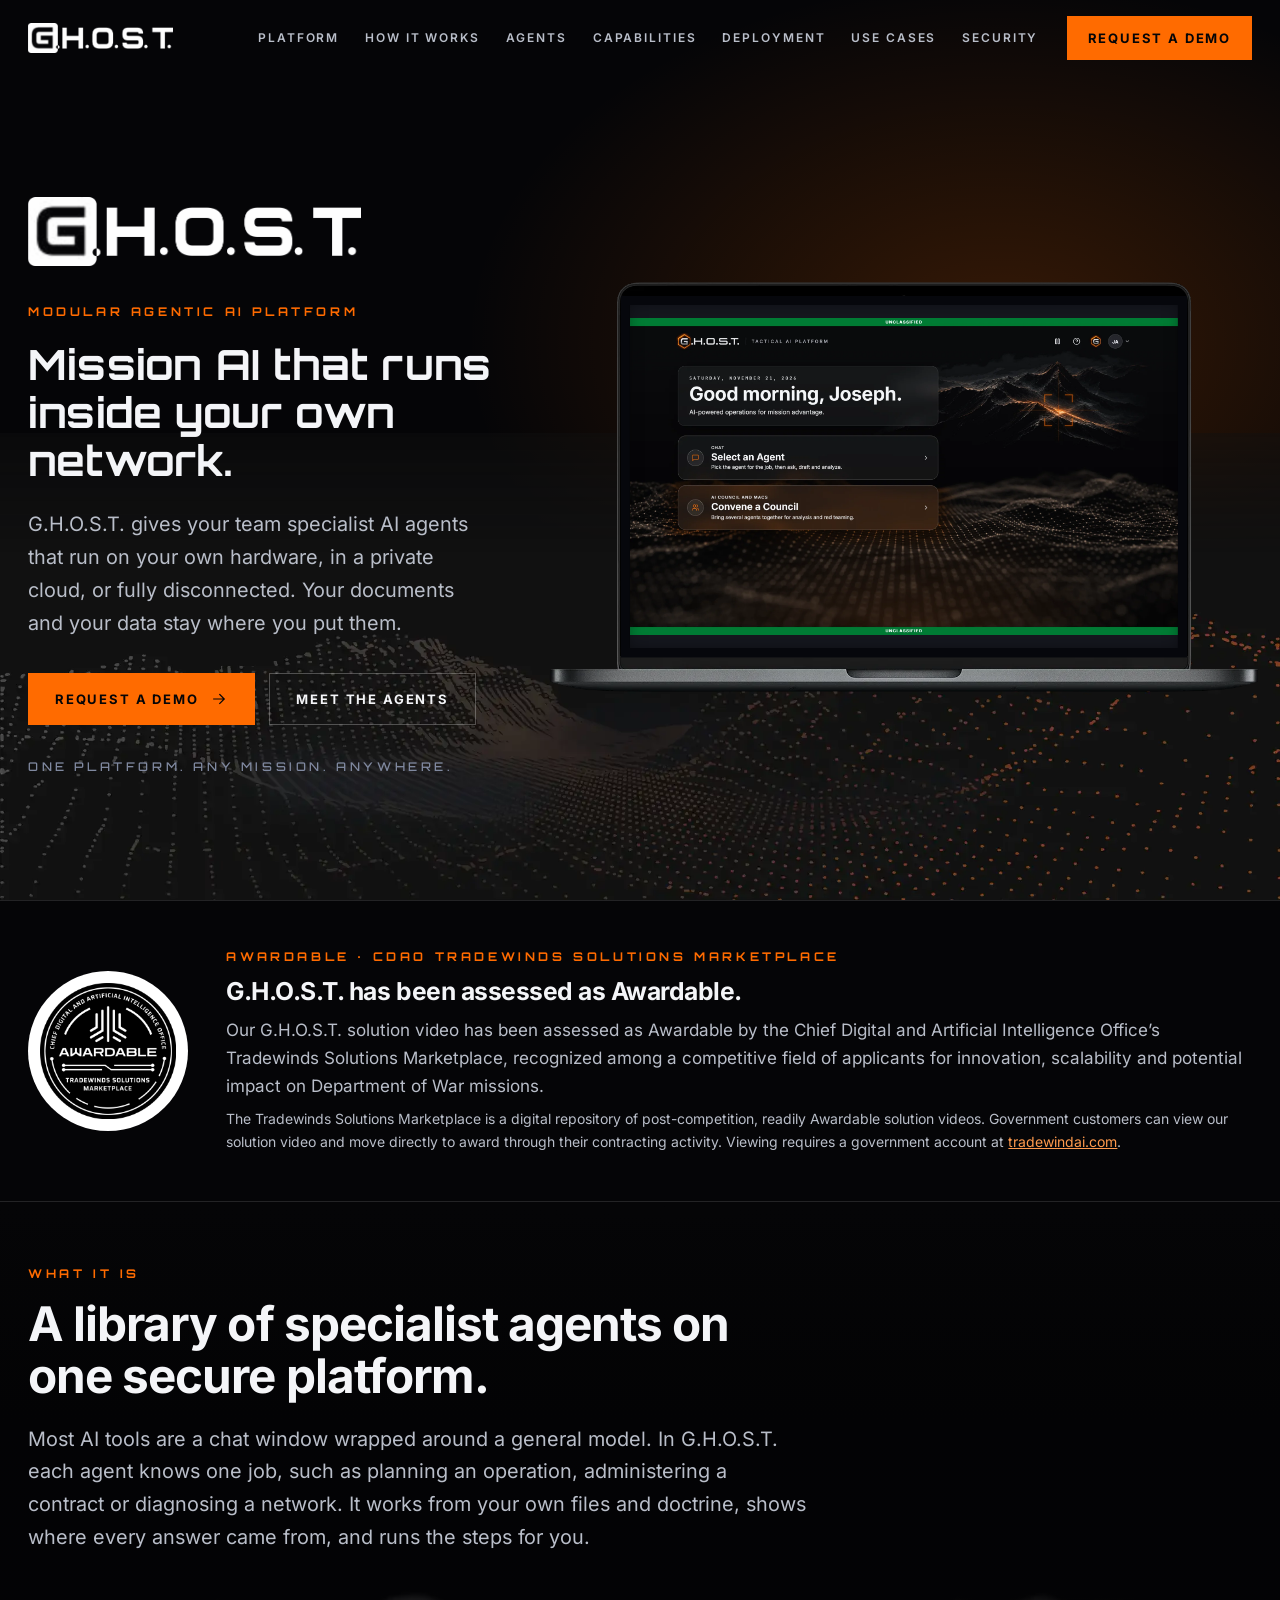
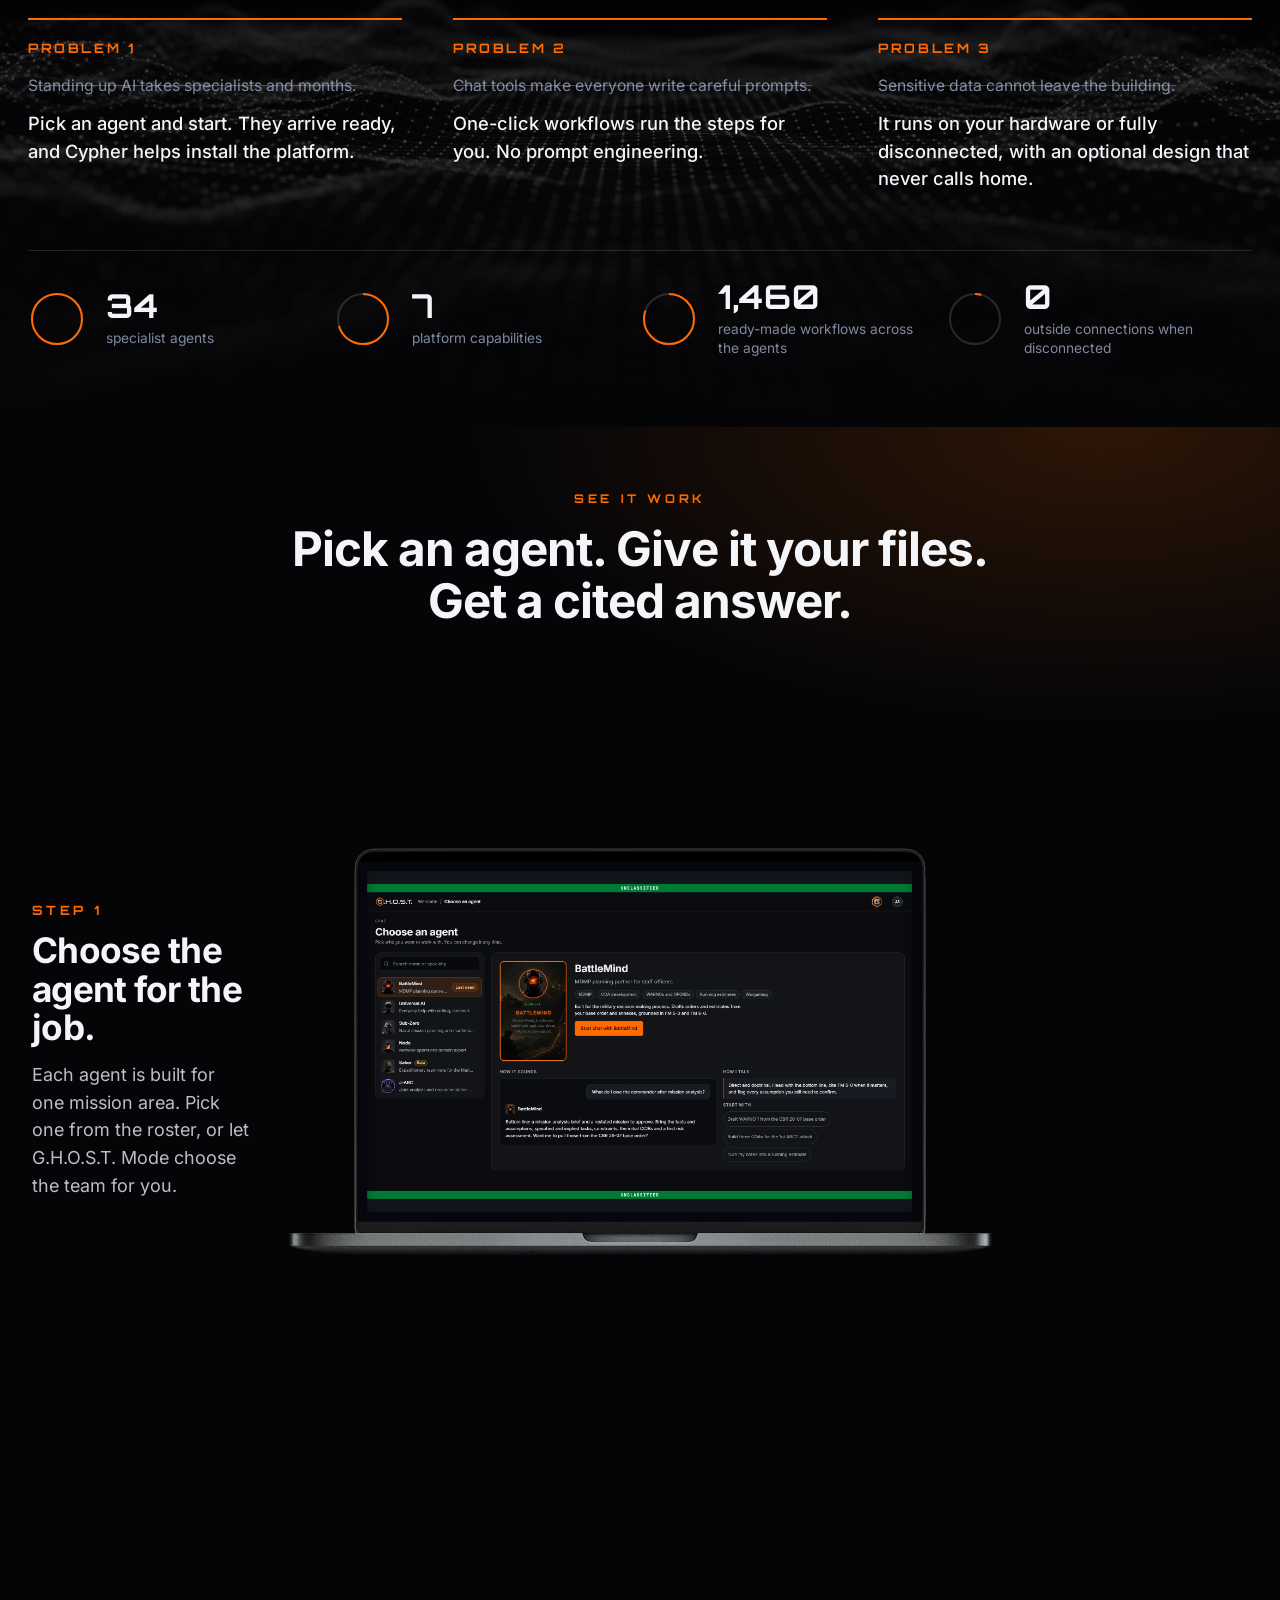
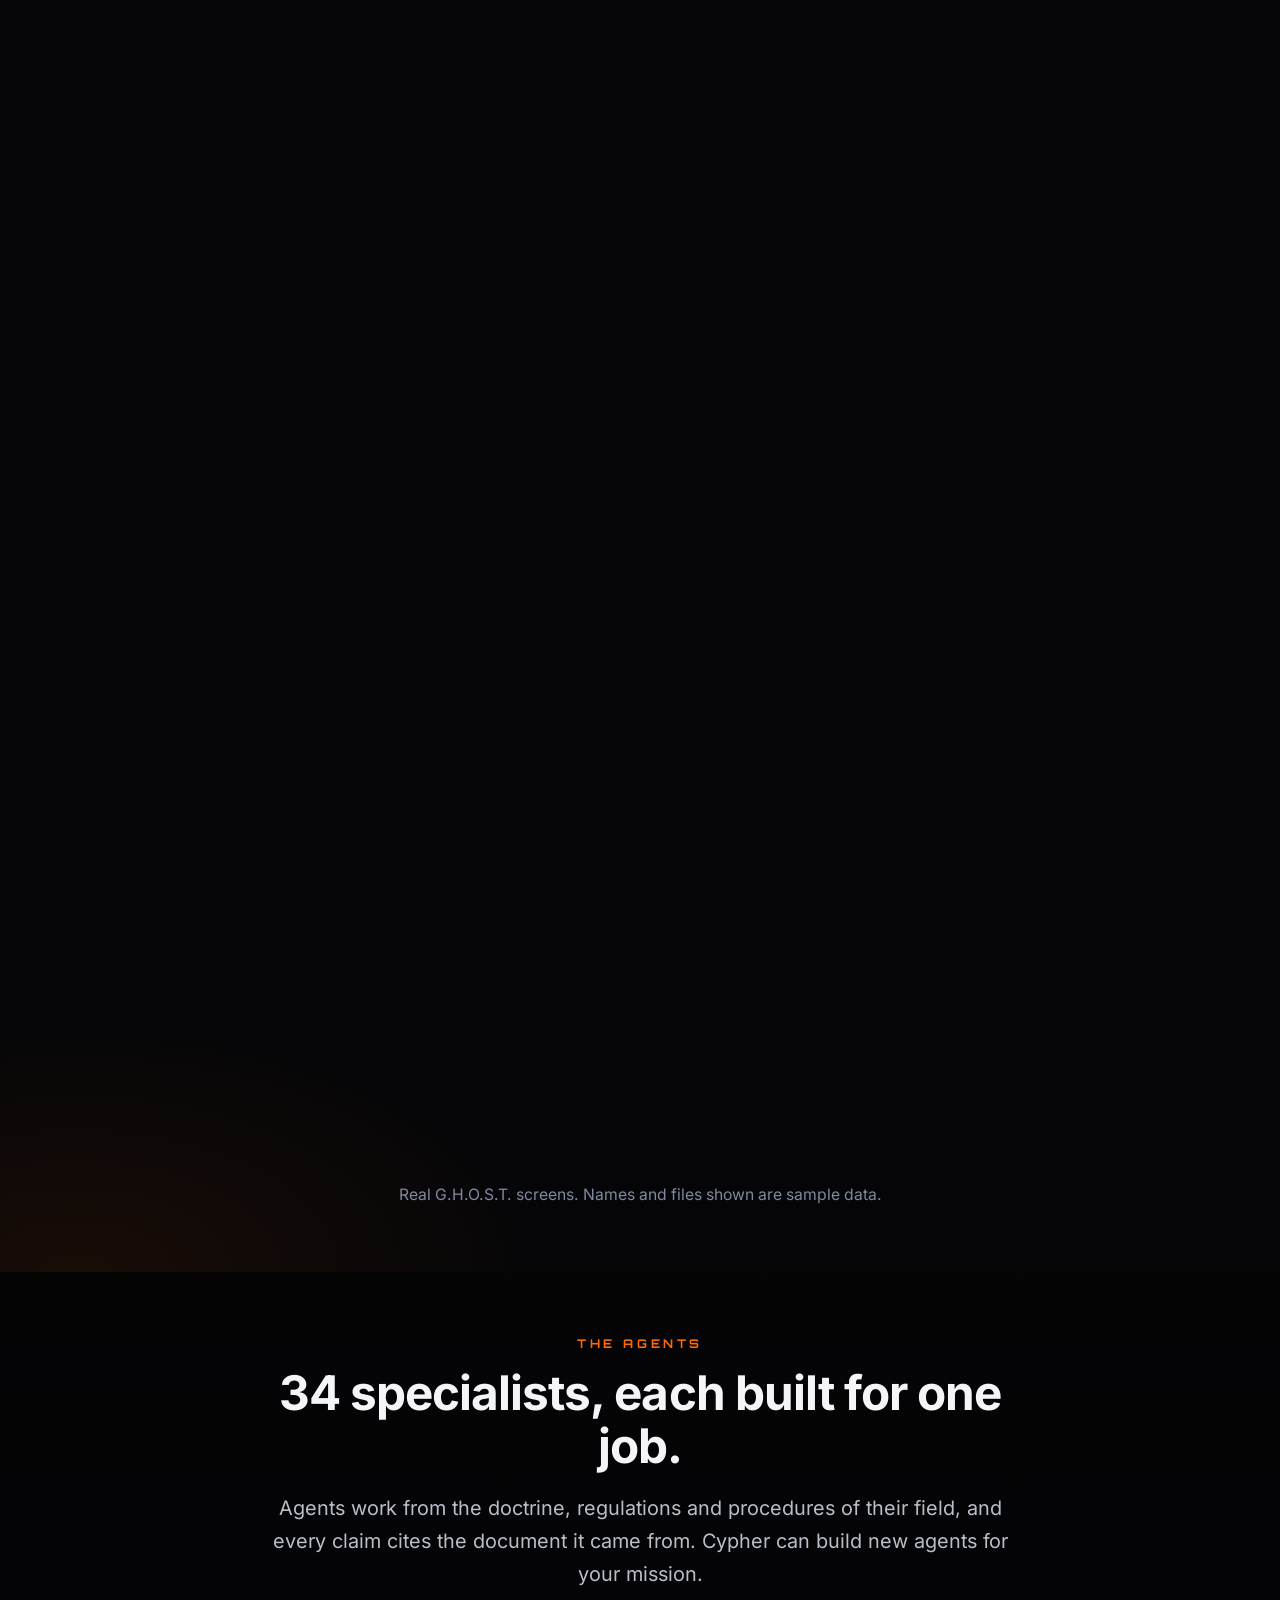
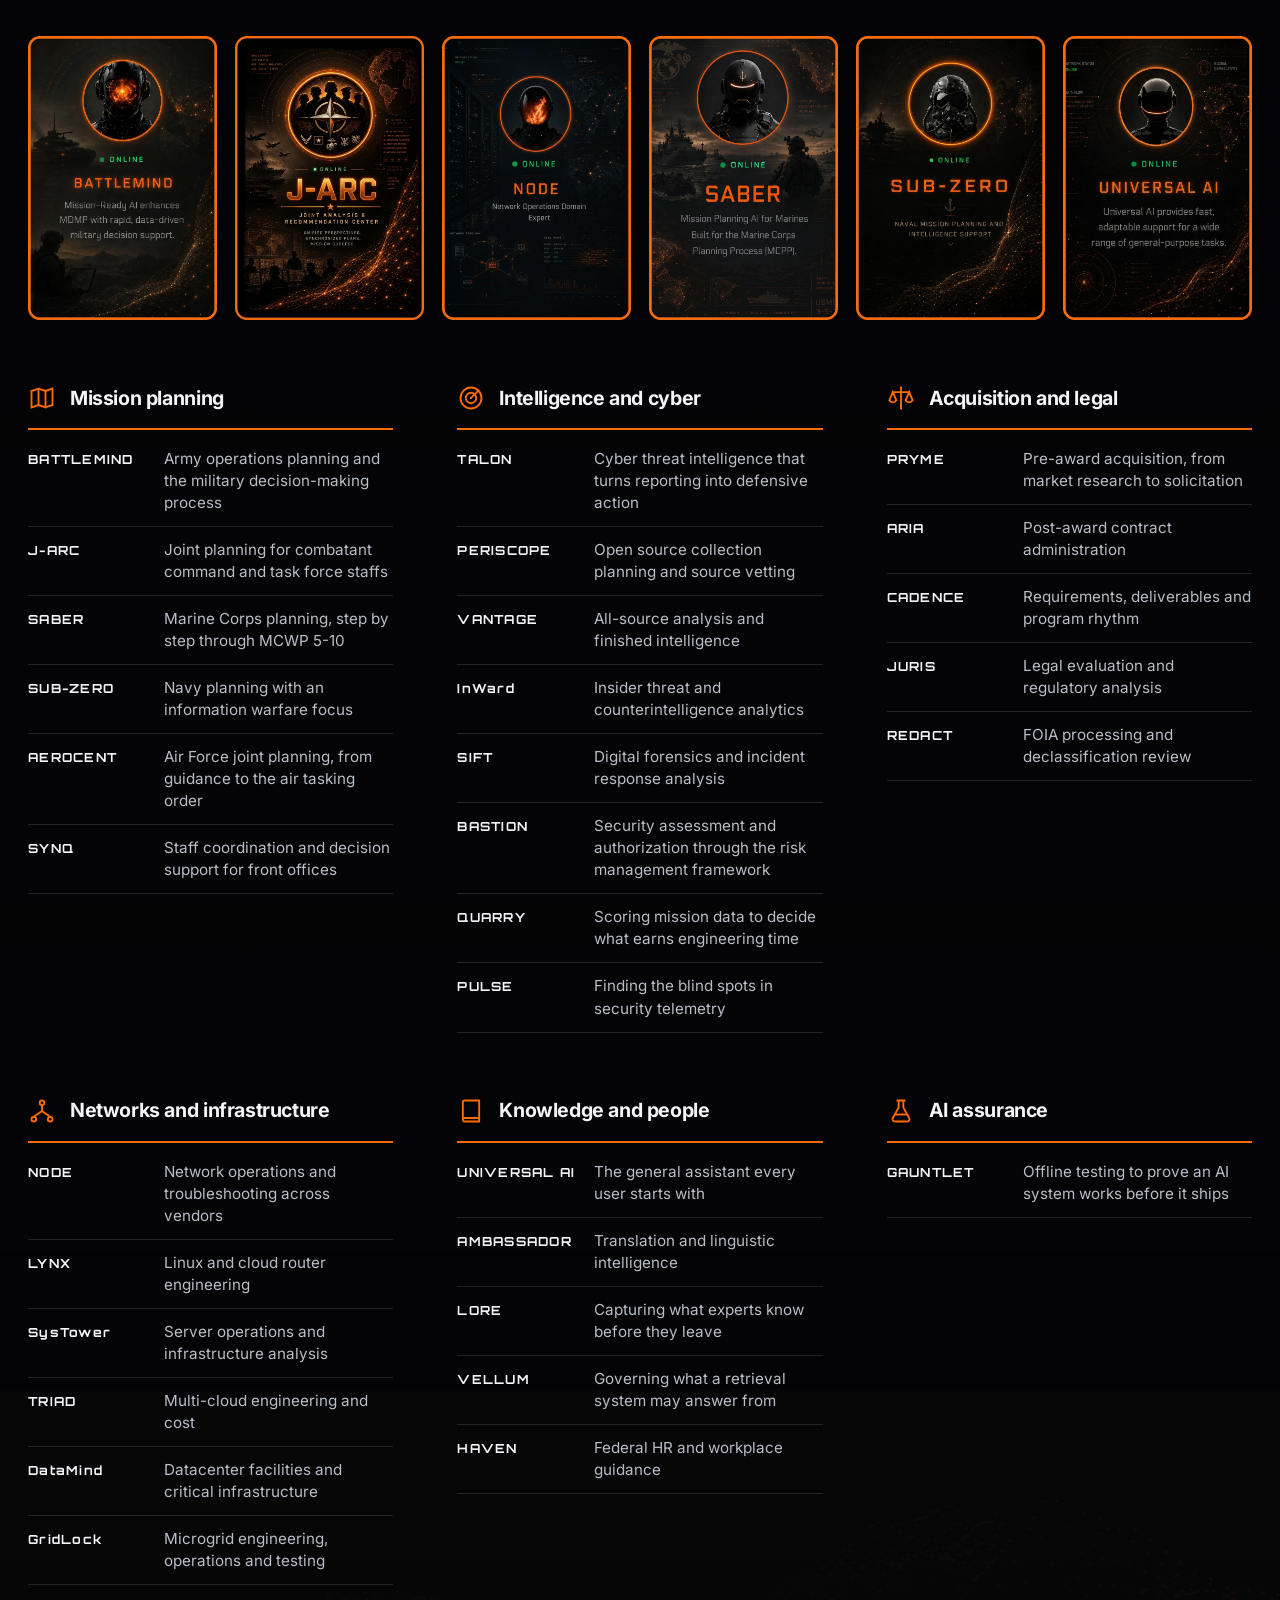
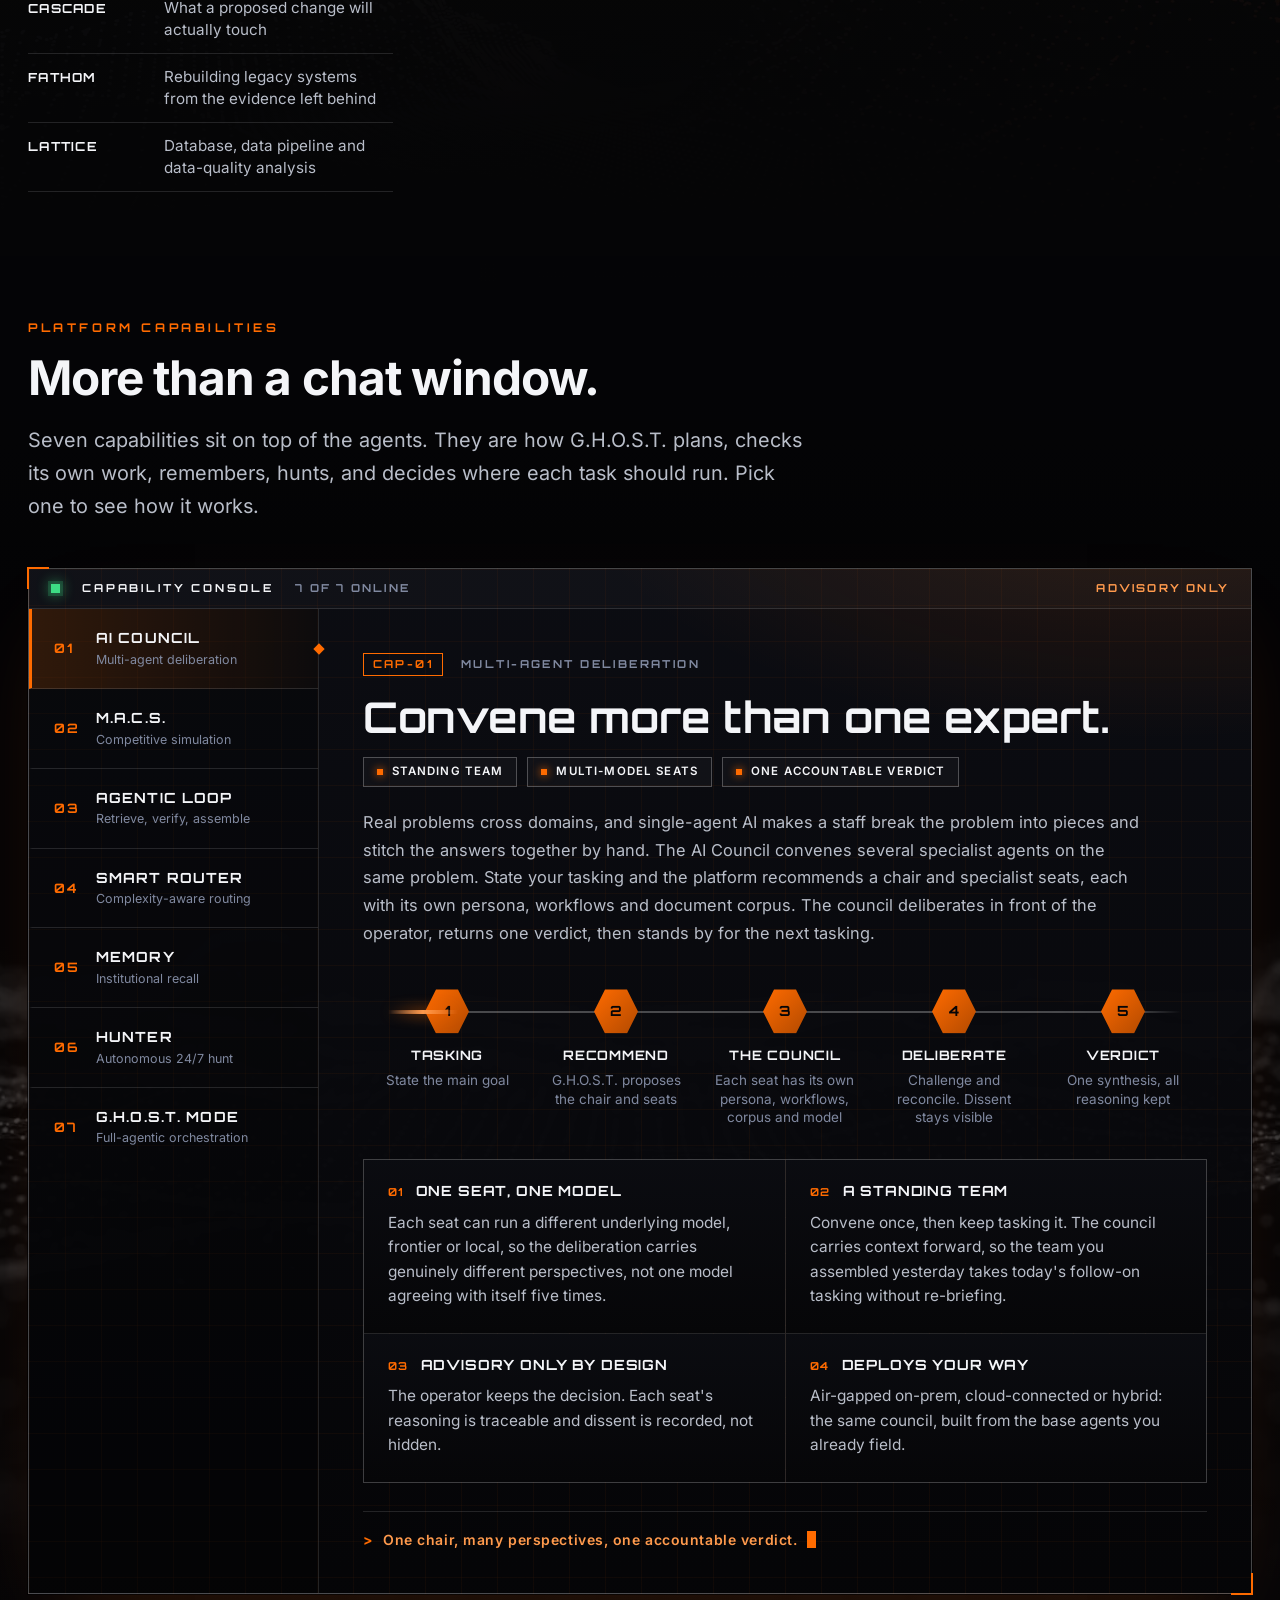
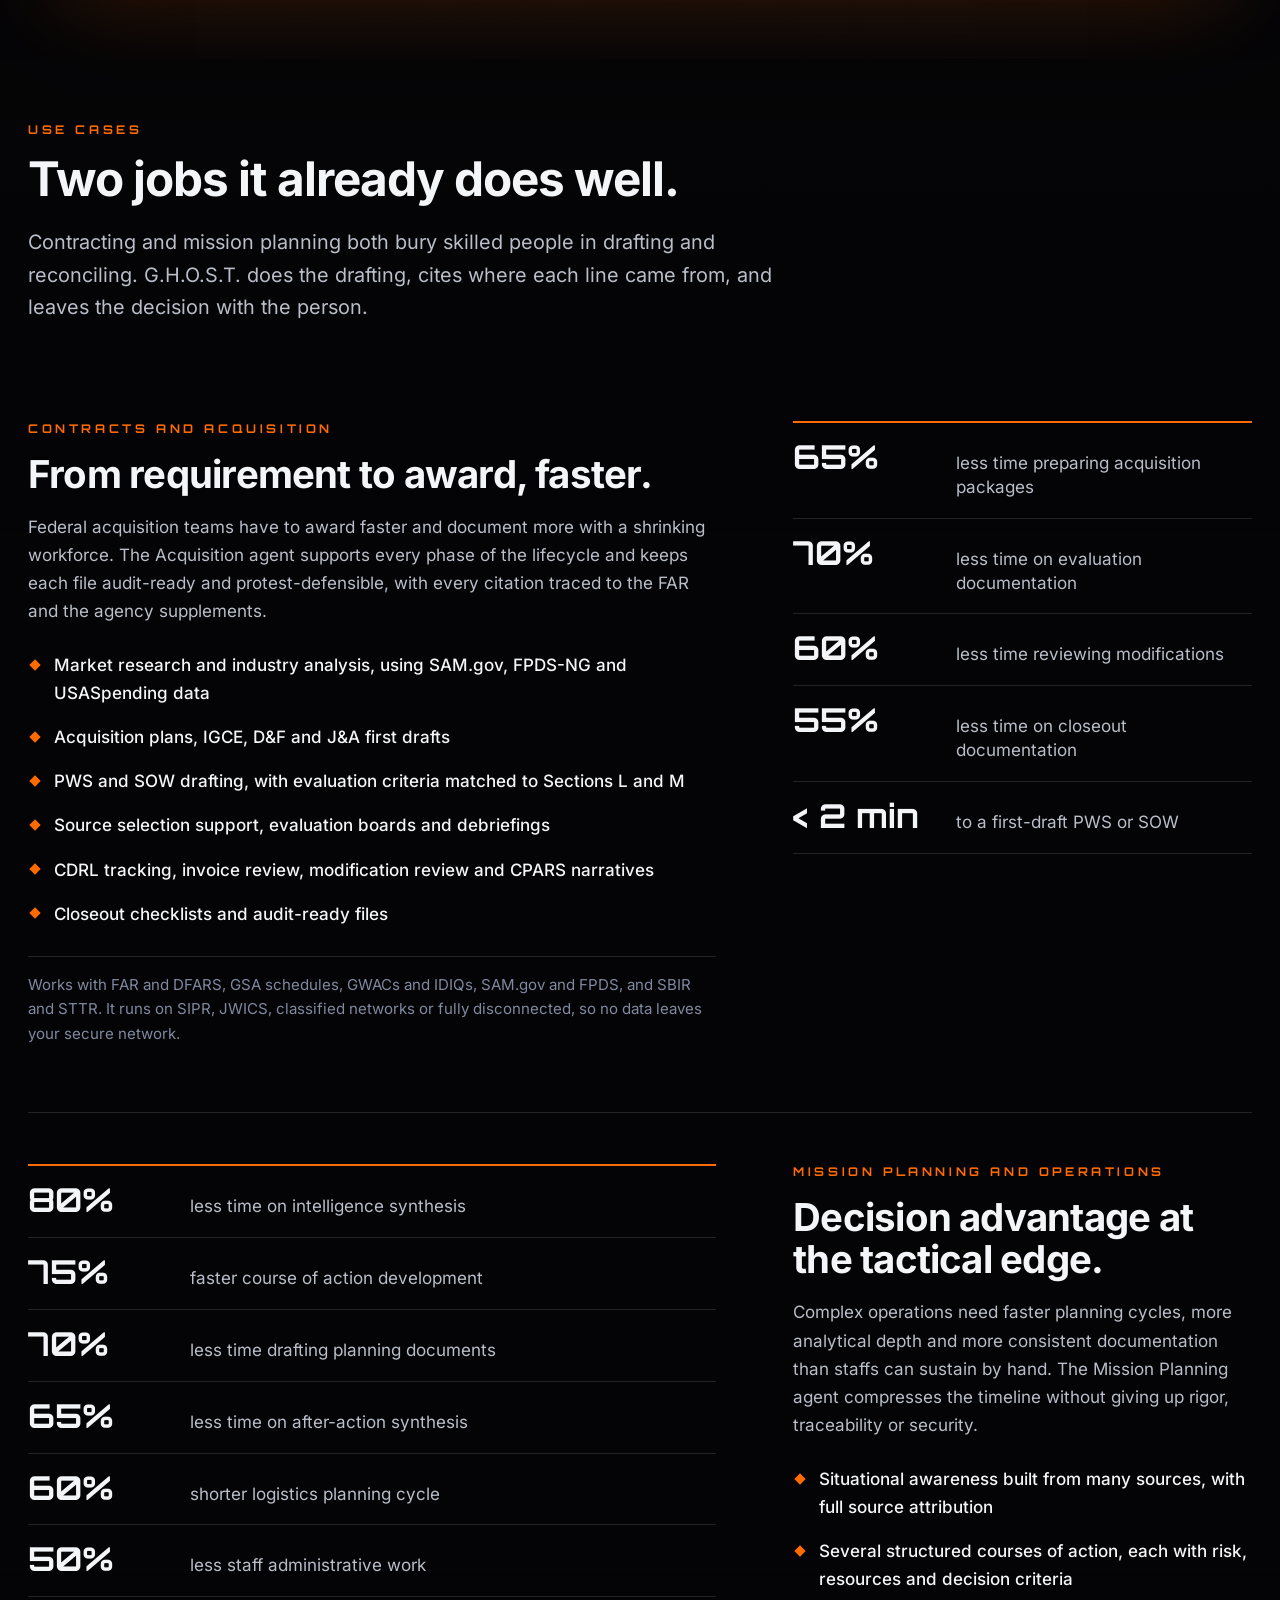
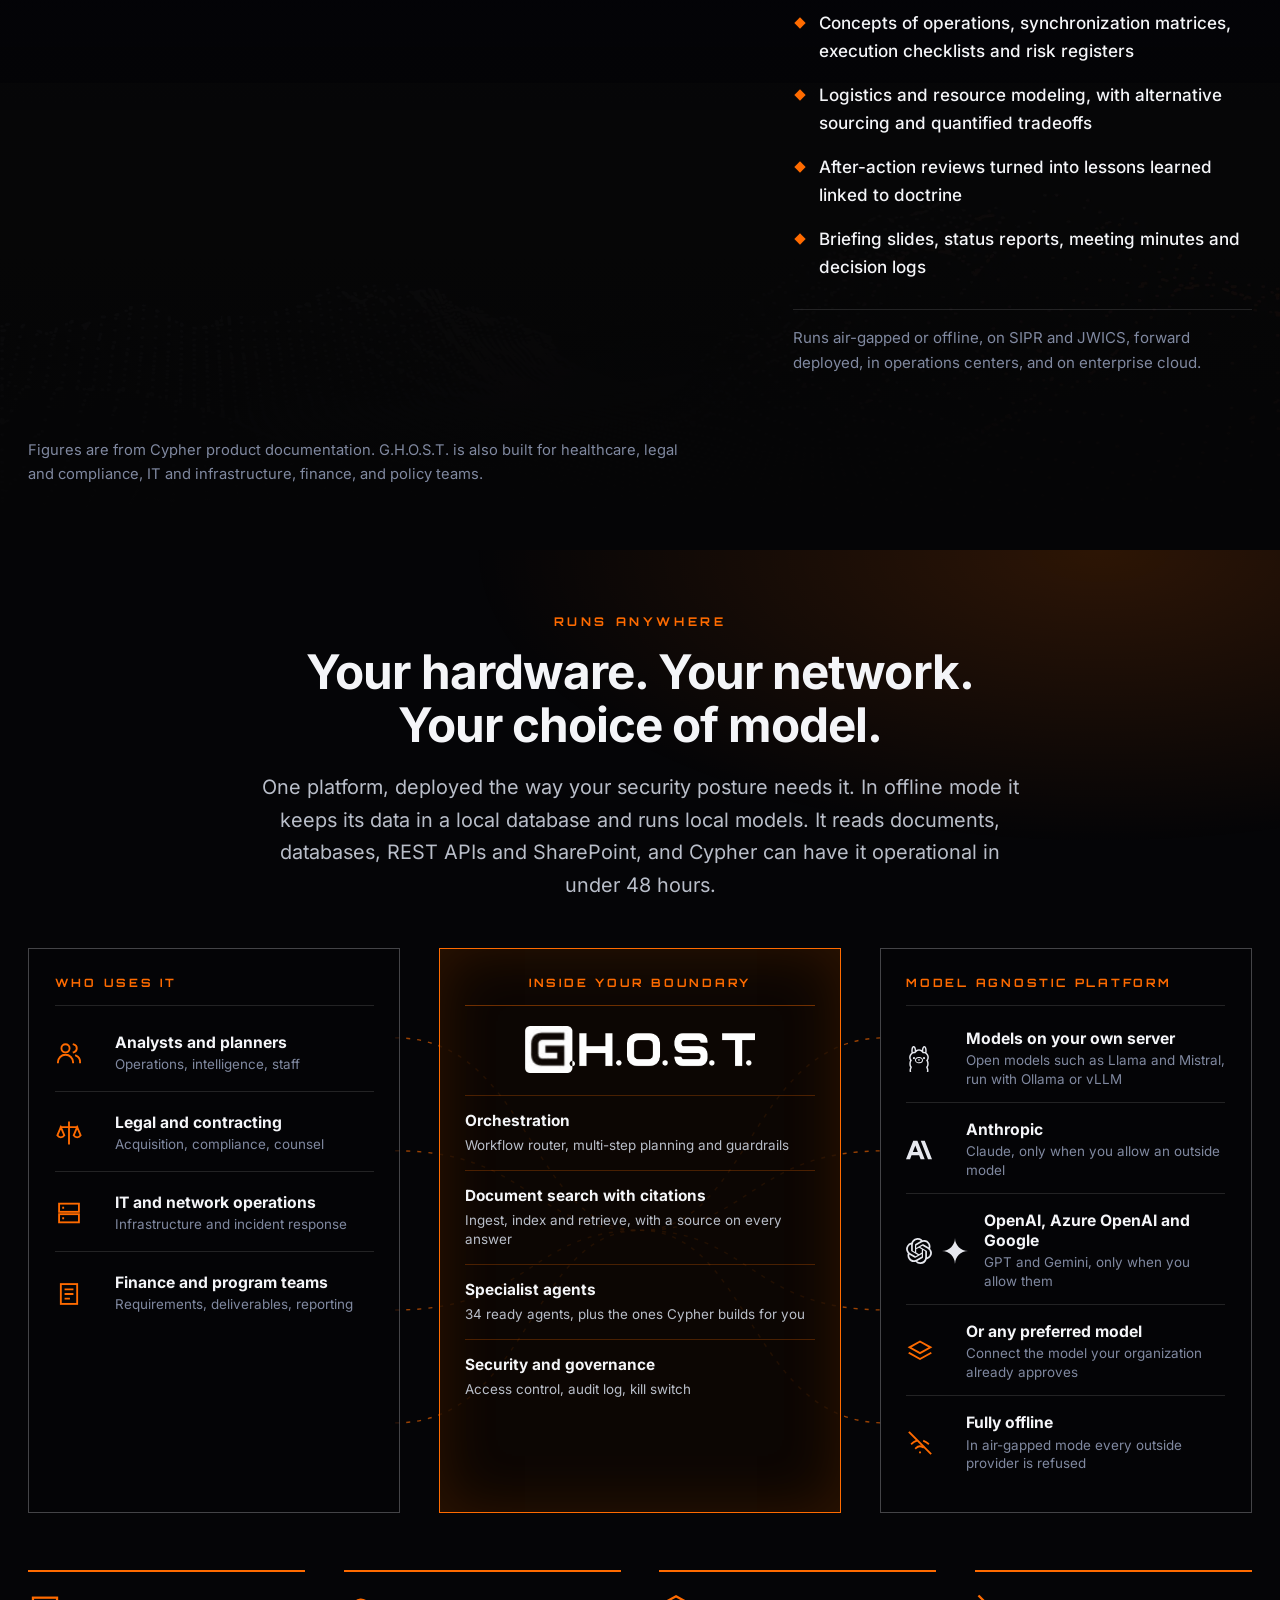
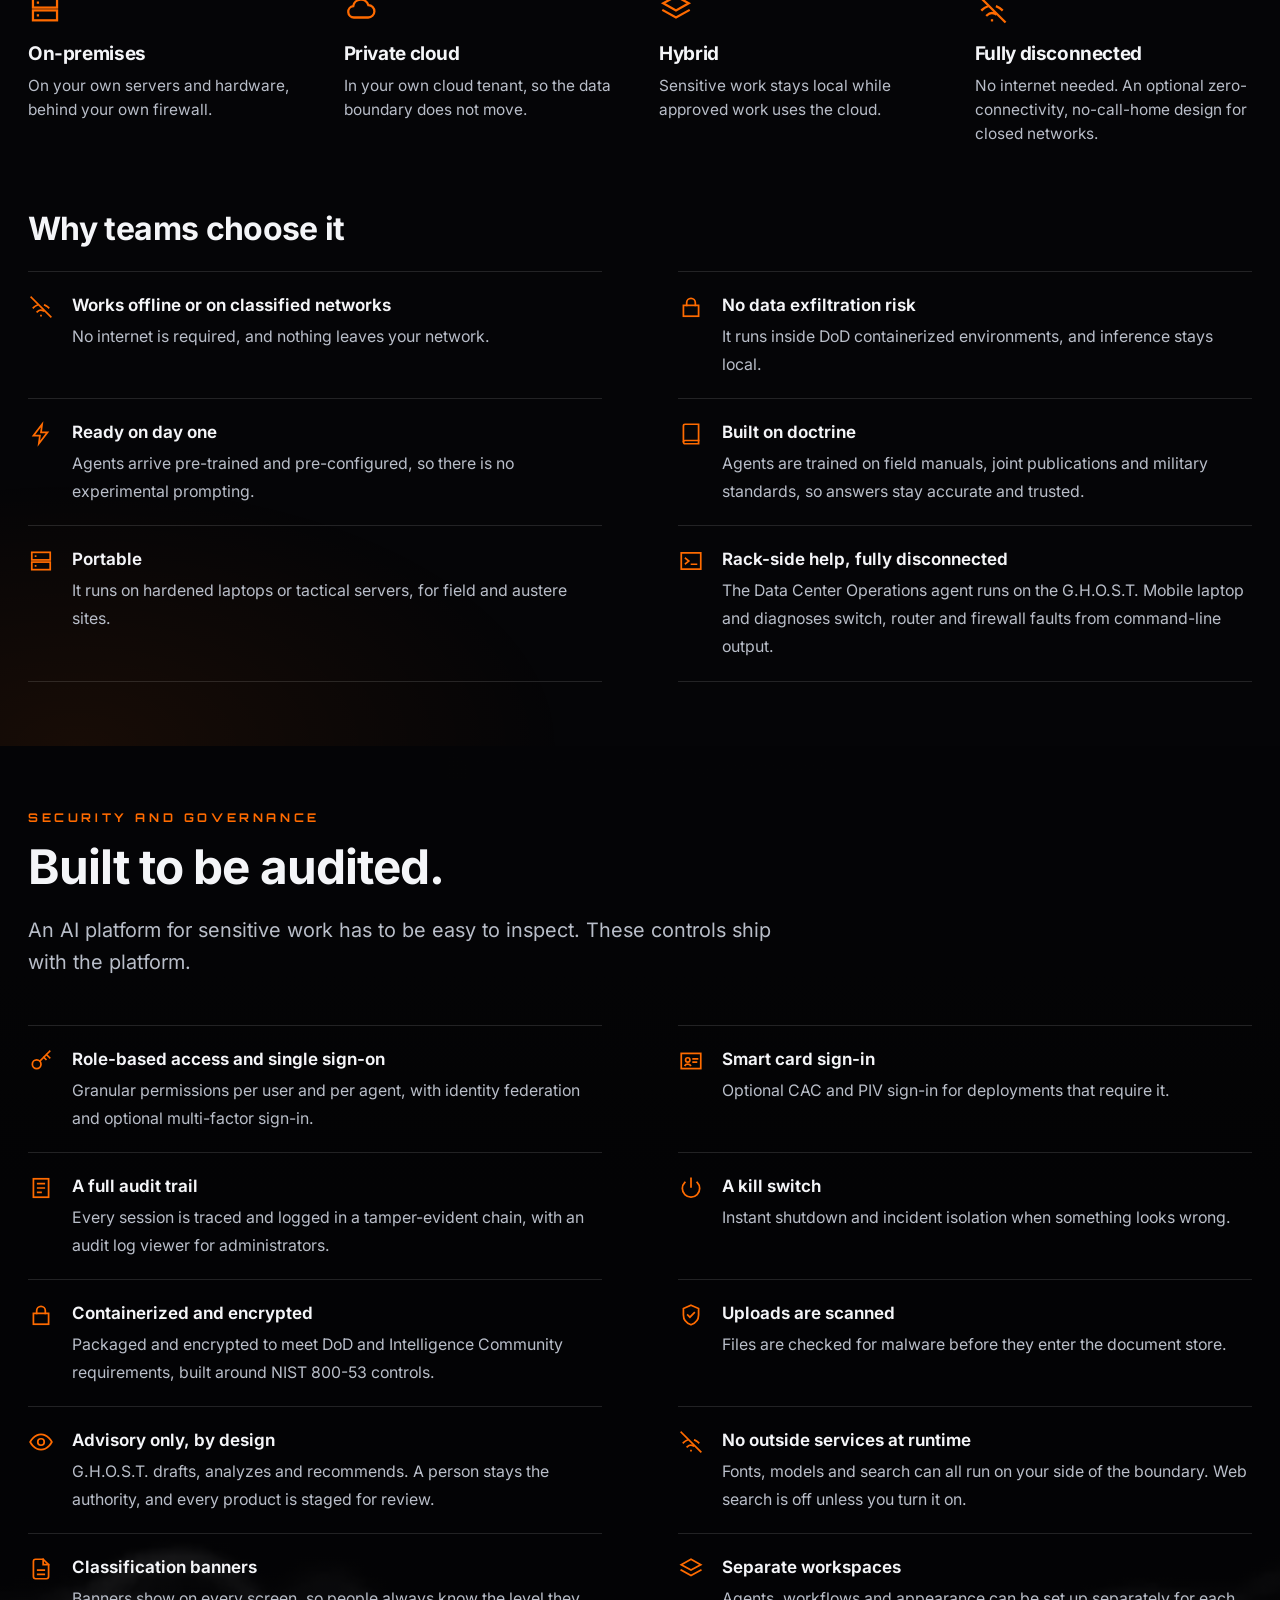
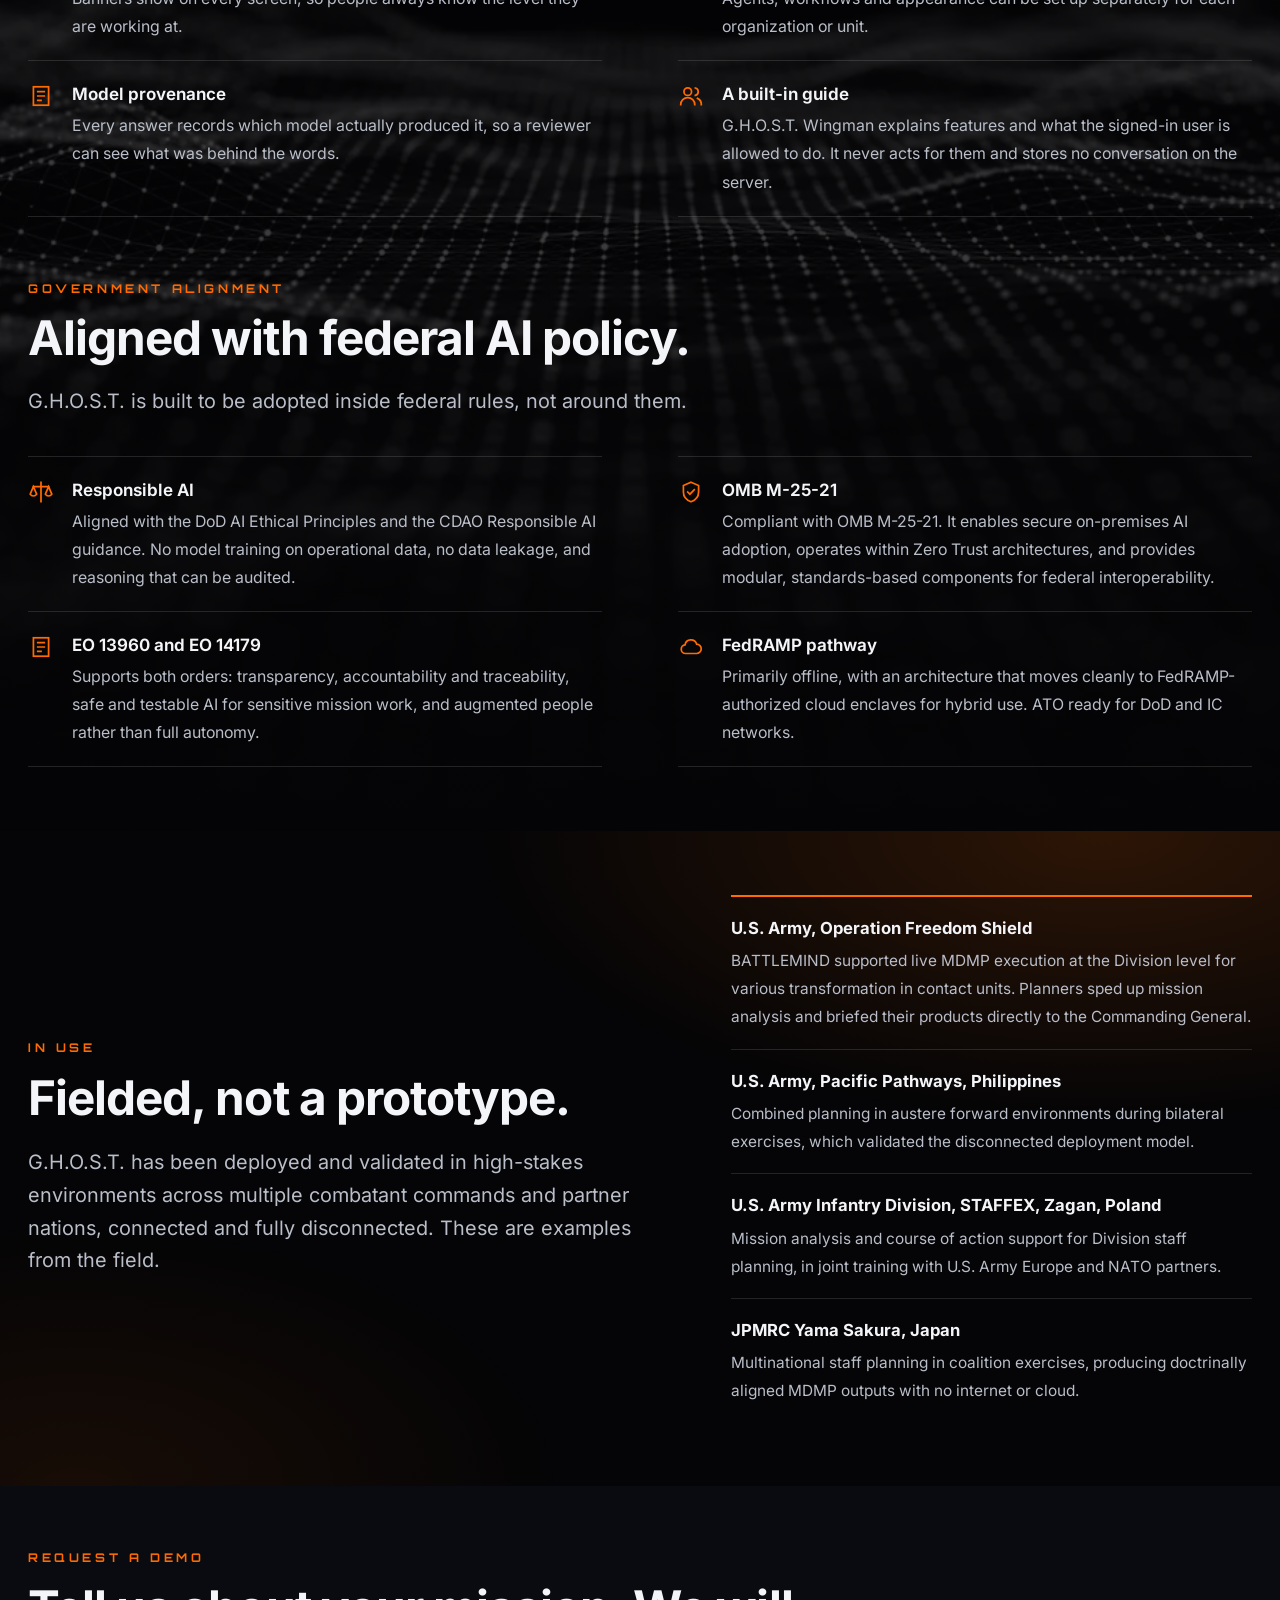
==== index.html @ cae3c32c "@ New G.H.O.S.T. screens; laptop steps run agents, workflow, Hunter, Fathom; hero laptop stays right" ====
<!doctype html>
<html lang="en">
<head>
<meta charset="utf-8">
<meta name="viewport" content="width=device-width, initial-scale=1">
<title>G.H.O.S.T. | Mission AI that runs inside your own network</title>
<meta name="description" content="G.H.O.S.T. is a modular agentic AI platform with 34 specialist agents. It runs on your own hardware, in a private cloud or fully disconnected, and cites its sources.">
<meta name="theme-color" content="#050507">
<link rel="icon" href="assets/img/favicon.svg" type="image/svg+xml"><link rel="icon" href="assets/img/favicon.png" type="image/png"><link rel="apple-touch-icon" href="assets/img/favicon.png">
<link rel="preload" href="assets/fonts/inter-var.woff2" as="font" type="font/woff2" crossorigin>
<link rel="stylesheet" href="css/site.css?v=20261121g">
<script>document.documentElement.className+=" js"</script>
</head>
<body>
<a class="skip" href="#main">Skip to content</a>
<svg width="0" height="0" style="position:absolute" aria-hidden="true"><defs><symbol id="i-arrow" viewBox="0 0 24 24" fill="none" stroke="currentColor" stroke-width="1.6" stroke-linecap="square" stroke-linejoin="miter"><path d="M5 12h14M13 6l6 6-6 6"/></symbol><symbol id="i-menu" viewBox="0 0 24 24" fill="none" stroke="currentColor" stroke-width="1.6" stroke-linecap="square" stroke-linejoin="miter"><path d="M4 7h16M4 12h16M4 17h16"/></symbol><symbol id="i-shield" viewBox="0 0 24 24" fill="none" stroke="currentColor" stroke-width="1.6" stroke-linecap="square" stroke-linejoin="miter"><path d="M12 3 19 6v6c0 4.5-3 7.6-7 9-4-1.4-7-4.5-7-9V6z"/></symbol><symbol id="i-shieldok" viewBox="0 0 24 24" fill="none" stroke="currentColor" stroke-width="1.6" stroke-linecap="square" stroke-linejoin="miter"><path d="M12 3 19 6v6c0 4.5-3 7.6-7 9-4-1.4-7-4.5-7-9V6z"/><path d="m9 12 2 2 4-4"/></symbol><symbol id="i-lock" viewBox="0 0 24 24" fill="none" stroke="currentColor" stroke-width="1.6" stroke-linecap="square" stroke-linejoin="miter"><rect x="5" y="10.5" width="14" height="10"/><path d="M8 10.5V8a4 4 0 0 1 8 0v2.5"/></symbol><symbol id="i-key" viewBox="0 0 24 24" fill="none" stroke="currentColor" stroke-width="1.6" stroke-linecap="square" stroke-linejoin="miter"><circle cx="8" cy="15" r="4"/><path d="m11 12 9-9M17 6l3 3M14.5 8.5l2 2"/></symbol><symbol id="i-server" viewBox="0 0 24 24" fill="none" stroke="currentColor" stroke-width="1.6" stroke-linecap="square" stroke-linejoin="miter"><rect x="3.5" y="4" width="17" height="7"/><rect x="3.5" y="13" width="17" height="7"/><path d="M7 7.5h.01M7 16.5h.01"/></symbol><symbol id="i-cloud" viewBox="0 0 24 24" fill="none" stroke="currentColor" stroke-width="1.6" stroke-linecap="square" stroke-linejoin="miter"><path d="M7 18a4 4 0 0 1-.5-7.97A5.5 5.5 0 0 1 17.2 9.3 3.8 3.8 0 0 1 17 18z"/></symbol><symbol id="i-unplug" viewBox="0 0 24 24" fill="none" stroke="currentColor" stroke-width="1.6" stroke-linecap="square" stroke-linejoin="miter"><path d="m3 3 18 18"/><path d="M8.5 16.4a5 5 0 0 1 6-.8"/><path d="M5 12.6a10 10 0 0 1 3.8-2.4M15.5 10.3A10 10 0 0 1 19 12.6"/><path d="M12 20h.01"/></symbol><symbol id="i-doc" viewBox="0 0 24 24" fill="none" stroke="currentColor" stroke-width="1.6" stroke-linecap="square" stroke-linejoin="miter"><path d="M14 3H7a2 2 0 0 0-2 2v14a2 2 0 0 0 2 2h10a2 2 0 0 0 2-2V8z"/><path d="M14 3v5h5M9 13h6M9 17h6"/></symbol><symbol id="i-search" viewBox="0 0 24 24" fill="none" stroke="currentColor" stroke-width="1.6" stroke-linecap="square" stroke-linejoin="miter"><circle cx="11" cy="11" r="6.5"/><path d="m20 20-4.2-4.2"/></symbol><symbol id="i-target" viewBox="0 0 24 24" fill="none" stroke="currentColor" stroke-width="1.6" stroke-linecap="square" stroke-linejoin="miter"><circle cx="12" cy="12" r="7"/><circle cx="12" cy="12" r="2.5"/><path d="M12 2v3M12 19v3M2 12h3M19 12h3"/></symbol><symbol id="i-users" viewBox="0 0 24 24" fill="none" stroke="currentColor" stroke-width="1.6" stroke-linecap="square" stroke-linejoin="miter"><circle cx="9" cy="8" r="3.5"/><path d="M2.5 20a6.5 6.5 0 0 1 13 0"/><path d="M16 4.6a3.5 3.5 0 0 1 0 6.8M18 14.2a6 6 0 0 1 3.5 5.8"/></symbol><symbol id="i-radar" viewBox="0 0 24 24" fill="none" stroke="currentColor" stroke-width="1.6" stroke-linecap="square" stroke-linejoin="miter"><circle cx="12" cy="12" r="9"/><circle cx="12" cy="12" r="4.5"/><path d="M12 12 18.4 5.6"/><path d="M12 12h.01"/></symbol><symbol id="i-layers" viewBox="0 0 24 24" fill="none" stroke="currentColor" stroke-width="1.6" stroke-linecap="square" stroke-linejoin="miter"><path d="m12 3 9 5-9 5-9-5z"/><path d="m3 13 9 5 9-5"/></symbol><symbol id="i-route" viewBox="0 0 24 24" fill="none" stroke="currentColor" stroke-width="1.6" stroke-linecap="square" stroke-linejoin="miter"><circle cx="5" cy="6" r="2"/><circle cx="19" cy="18" r="2"/><path d="M7 6h3a4 4 0 0 1 4 4v4a4 4 0 0 0 4 4"/></symbol><symbol id="i-loop" viewBox="0 0 24 24" fill="none" stroke="currentColor" stroke-width="1.6" stroke-linecap="square" stroke-linejoin="miter"><path d="M4 12a8 8 0 0 1 14-5.3M20 12a8 8 0 0 1-14 5.3M18 3v4h-4M6 21v-4h4"/></symbol><symbol id="i-check" viewBox="0 0 24 24" fill="none" stroke="currentColor" stroke-width="1.6" stroke-linecap="square" stroke-linejoin="miter"><path d="m5 12.5 4.5 4.5L19 7.5"/></symbol><symbol id="i-eye" viewBox="0 0 24 24" fill="none" stroke="currentColor" stroke-width="1.6" stroke-linecap="square" stroke-linejoin="miter"><path d="M2 12s3.5-7 10-7 10 7 10 7-3.5 7-10 7S2 12 2 12z"/><circle cx="12" cy="12" r="3"/></symbol><symbol id="i-map" viewBox="0 0 24 24" fill="none" stroke="currentColor" stroke-width="1.6" stroke-linecap="square" stroke-linejoin="miter"><path d="M3 6l6-2 6 2 6-2v14l-6 2-6-2-6 2z"/><path d="M9 4v14M15 6v14"/></symbol><symbol id="i-scale" viewBox="0 0 24 24" fill="none" stroke="currentColor" stroke-width="1.6" stroke-linecap="square" stroke-linejoin="miter"><path d="M12 3v18M5 7h14"/><path d="m5 7-3 7a3.5 3.5 0 0 0 6 0zM19 7l-3 7a3.5 3.5 0 0 0 6 0z"/></symbol><symbol id="i-network" viewBox="0 0 24 24" fill="none" stroke="currentColor" stroke-width="1.6" stroke-linecap="square" stroke-linejoin="miter"><circle cx="12" cy="5" r="2"/><circle cx="5" cy="19" r="2"/><circle cx="19" cy="19" r="2"/><path d="M12 7v5M12 12 5 17M12 12l7 5"/></symbol><symbol id="i-book" viewBox="0 0 24 24" fill="none" stroke="currentColor" stroke-width="1.6" stroke-linecap="square" stroke-linejoin="miter"><path d="M5 4.5A1.5 1.5 0 0 1 6.5 3H19v15H6.5A1.5 1.5 0 0 0 5 19.5z"/><path d="M5 19.5A1.5 1.5 0 0 0 6.5 21H19v-3"/></symbol><symbol id="i-flask" viewBox="0 0 24 24" fill="none" stroke="currentColor" stroke-width="1.6" stroke-linecap="square" stroke-linejoin="miter"><path d="M9 3h6M10 3v6l-5 9a2 2 0 0 0 1.8 3h10.4a2 2 0 0 0 1.8-3l-5-9V3"/><path d="M7.5 15h9"/></symbol><symbol id="i-terminal" viewBox="0 0 24 24" fill="none" stroke="currentColor" stroke-width="1.6" stroke-linecap="square" stroke-linejoin="miter"><rect x="3" y="4.5" width="18" height="15"/><path d="m7 9.5 3 2.5-3 2.5M12.5 15h4.5"/></symbol><symbol id="i-versus" viewBox="0 0 24 24" fill="none" stroke="currentColor" stroke-width="1.6" stroke-linecap="square" stroke-linejoin="miter"><path d="M4 8h13l-3-3M20 16H7l3 3"/></symbol><symbol id="i-pin" viewBox="0 0 24 24" fill="none" stroke="currentColor" stroke-width="1.6" stroke-linecap="square" stroke-linejoin="miter"><path d="M12 21s7-6.5 7-12a7 7 0 0 0-14 0c0 5.5 7 12 7 12z"/><circle cx="12" cy="9" r="2.5"/></symbol><symbol id="i-mail" viewBox="0 0 24 24" fill="none" stroke="currentColor" stroke-width="1.6" stroke-linecap="square" stroke-linejoin="miter"><rect x="3" y="5" width="18" height="14"/><path d="m3 7 9 6 9-6"/></symbol><symbol id="i-card" viewBox="0 0 24 24" fill="none" stroke="currentColor" stroke-width="1.6" stroke-linecap="square" stroke-linejoin="miter"><rect x="3" y="5" width="18" height="14"/><circle cx="9" cy="11" r="2"/><path d="M6.5 16c.6-1.6 4.4-1.6 5 0M14 10h4M14 13h3"/></symbol><symbol id="i-power" viewBox="0 0 24 24" fill="none" stroke="currentColor" stroke-width="1.6" stroke-linecap="square" stroke-linejoin="miter"><path d="M12 3v8"/><path d="M6.3 6.8a8 8 0 1 0 11.4 0"/></symbol><symbol id="i-bolt" viewBox="0 0 24 24" fill="none" stroke="currentColor" stroke-width="1.6" stroke-linecap="square" stroke-linejoin="miter"><path d="M13 3 5 13.5h6L10 21l8-10.5h-6z"/></symbol><symbol id="i-ledger" viewBox="0 0 24 24" fill="none" stroke="currentColor" stroke-width="1.6" stroke-linecap="square" stroke-linejoin="miter"><rect x="5" y="3.5" width="14" height="17"/><path d="M9 8h6M9 12h6M9 16h3"/></symbol></defs></svg>
<header class="site-head">
  <div class="wrap">
    <a class="brand" href="#top" aria-label="G.H.O.S.T. home"><img src="assets/img/logos/ghost-logo-white.png" width="735" height="152" alt="G.H.O.S.T."></a>
    <button class="menu-btn" type="button" aria-expanded="false" aria-controls="site-nav"><svg viewBox="0 0 24 24" fill="none" stroke="currentColor" stroke-width="1.6" stroke-linecap="square" stroke-linejoin="miter" aria-hidden="true" focusable="false"><use href="#i-menu"/></svg>Menu</button>
    <nav class="nav" id="site-nav" aria-label="Main"><ul><li><a href="#what">Platform</a></li><li><a href="#how">How it works</a></li><li><a href="#agents">Agents</a></li><li><a href="#capabilities">Capabilities</a></li><li><a href="#deploy">Deployment</a></li><li><a href="#use">Use cases</a></li><li><a href="#security">Security</a></li></ul><a class="btn btn-primary" href="#contact">Request a demo</a></nav>
  </div>
</header>
<main id="main">

<section class="hero" id="top" aria-labelledby="hero-h">
  <div class="wrap">
    <div class="hero-copy" data-reveal>
      <img class="hero-logo" src="assets/img/logos/ghost-logo-white.png" width="735" height="152" alt="G.H.O.S.T.">
      <span class="eyebrow">Modular agentic AI platform</span>
      <h1 id="hero-h">Mission AI that runs inside your own network.</h1>
      <p class="lead">G.H.O.S.T. gives your team specialist AI agents that run on your own hardware, in a private cloud, or fully disconnected. Your documents and your data stay where you put them.</p>
      <div class="btn-row"><a class="btn btn-primary" href="#contact">Request a demo <svg viewBox="0 0 24 24" fill="none" stroke="currentColor" stroke-width="1.6" stroke-linecap="square" stroke-linejoin="miter" aria-hidden="true" focusable="false"><use href="#i-arrow"/></svg></a><a class="btn btn-line" href="#agents">Meet the agents</a></div>
      <p class="hero-tag">One platform. Any mission. Anywhere.</p>
    </div>
    <figure class="hero-media" data-reveal style="--d:2">
      <div class="mbk"><div class="mbk-glass"><img src="assets/img/shots/home.webp?v=20261121c" alt="G.H.O.S.T. welcome screen: select an agent or convene a council of agents." width="2000" height="1156"></div><img class="mbk-frame" src="assets/img/mock/macbook-frame.png" alt="" aria-hidden="true"></div>
    </figure>
  </div>
</section>

<section class="awardable-band" aria-labelledby="awardable-h">
  <div class="wrap awardable">
    <a class="awardable-seal" href="https://www.tradewindai.com" rel="noopener">
      <img src="assets/img/badges/tradewinds-awardable.png?v=20261121a" width="420" height="420" alt="Awardable — Chief Digital and Artificial Intelligence Office, Tradewinds Solutions Marketplace" loading="lazy">
    </a>
    <div class="awardable-copy">
      <span class="eyebrow">Awardable &middot; CDAO Tradewinds Solutions Marketplace</span>
      <h2 id="awardable-h">G.H.O.S.T. has been assessed as Awardable.</h2>
      <p>Our G.H.O.S.T. solution video has been assessed as Awardable by the Chief Digital and Artificial Intelligence Office&rsquo;s Tradewinds Solutions Marketplace, recognized among a competitive field of applicants for innovation, scalability and potential impact on Department of War missions.</p>
      <p class="awardable-note">The Tradewinds Solutions Marketplace is a digital repository of post-competition, readily Awardable solution videos. Government customers can view our solution video and move directly to award through their contracting activity. Viewing requires a government account at <a href="https://www.tradewindai.com" rel="noopener">tradewindai.com</a>.</p>
    </div>
  </div>
</section>

<section class="section bg-mesh" id="what" aria-labelledby="what-h">
  <div class="wrap">
    <div class="section-head" data-reveal>
      <span class="eyebrow">What it is</span>
      <h2 id="what-h">A library of specialist agents on one secure platform.</h2>
      <p class="lead">Most AI tools are a chat window wrapped around a general model. In G.H.O.S.T. each agent knows one job, such as planning an operation, administering a contract or diagnosing a network. It works from your own files and doctrine, shows where every answer came from, and runs the steps for you.</p>
    </div>
    <ul class="solve">
      <li data-reveal><span class="n">Problem 1</span><p class="prob">Standing up AI takes specialists and months.</p><p class="sol">Pick an agent and start. They arrive ready, and Cypher helps install the platform.</p></li>
      <li data-reveal style="--d:1"><span class="n">Problem 2</span><p class="prob">Chat tools make everyone write careful prompts.</p><p class="sol">One-click workflows run the steps for you. No prompt engineering.</p></li>
      <li data-reveal style="--d:2"><span class="n">Problem 3</span><p class="prob">Sensitive data cannot leave the building.</p><p class="sol">It runs on your hardware or fully disconnected, with an optional design that never calls home.</p></li>
    </ul>
    <ul class="statline" data-reveal>
      <li><svg class="ring" viewBox="0 0 58 58" aria-hidden="true"><circle class="track" cx="29" cy="29" r="25"/><circle class="arc" cx="29" cy="29" r="25" stroke-dasharray="157.1 157.1" transform="rotate(-90 29 29)"/></svg><div><b data-count="34">34</b><span>specialist agents</span></div></li>
      <li><svg class="ring" viewBox="0 0 58 58" aria-hidden="true"><circle class="track" cx="29" cy="29" r="25"/><circle class="arc" cx="29" cy="29" r="25" stroke-dasharray="110.0 157.1" transform="rotate(-90 29 29)"/></svg><div><b data-count="7">7</b><span>platform capabilities</span></div></li>
      <li><svg class="ring" viewBox="0 0 58 58" aria-hidden="true"><circle class="track" cx="29" cy="29" r="25"/><circle class="arc" cx="29" cy="29" r="25" stroke-dasharray="125.7 157.1" transform="rotate(-90 29 29)"/></svg><div><b>1,460</b><span>ready-made workflows across the agents</span></div></li>
      <li><svg class="ring" viewBox="0 0 58 58" aria-hidden="true"><circle class="track" cx="29" cy="29" r="25"/><circle class="arc" cx="29" cy="29" r="25" stroke-dasharray="6.3 157.1" transform="rotate(-90 29 29)"/></svg><div><b data-count="0">0</b><span>outside connections when disconnected</span></div></li>
    </ul>
  </div>
</section>

<section class="section bg-glow morph" id="how" aria-labelledby="how-h">
  <div class="wrap"><div class="section-head center" data-reveal><span class="eyebrow">See it work</span><h2 id="how-h">Pick an agent. Give it your files. Get a cited answer.</h2></div></div>
  <div class="morph-track">
    <div class="morph-stage">
      <figure class="morph-screen"><div class="mbk"><div class="mbk-glass"><img src="assets/img/shots/agents.webp?v=20261121c" alt="" loading="lazy"><img src="assets/img/shots/workflow.webp?v=20261121c" alt="" loading="lazy"><img src="assets/img/shots/approve.webp" alt="" loading="lazy"><img src="assets/img/shots/portfolio.webp" alt="" loading="lazy"></div><img class="mbk-frame" src="assets/img/mock/macbook-frame.png" alt="" aria-hidden="true"></div></figure>
      <div class="morph-texts"><article class="mstep on"><span class="mno">Step 1</span><h3>Choose the agent for the job.</h3><p>Each agent is built for one mission area. Pick one from the roster, or let G.H.O.S.T. Mode choose the team for you.</p></article><article class="mstep"><span class="mno">Step 2</span><h3>Watch it work.</h3><p>Every step shows on screen: what it searched, which documents it read, and which model it used.</p></article><article class="mstep"><span class="mno">Step 3</span><h3>Approve the mission.</h3><p>State the task in plain language and attach your files. The plan is shown first, and nothing runs until a person approves it.</p></article><article class="mstep"><span class="mno">Step 4</span><h3>Review the findings.</h3><p>Results arrive ranked, with evidence, assumptions and gaps, ready for a person to review and approve.</p></article></div>
    </div>
  </div>
  <div class="wrap"><p class="lead" style="margin:0 auto;text-align:center;font-size:.98rem;color:var(--muted)">Real G.H.O.S.T. screens. Names and files shown are sample data.</p></div>
</section>

<section class="section bg-ridge" id="agents" aria-labelledby="agents-h">
  <div class="wrap">
    <div class="section-head center" data-reveal>
      <span class="eyebrow">The agents</span>
      <h2 id="agents-h">34 specialists, each built for one job.</h2>
      <p class="lead">Agents work from the doctrine, regulations and procedures of their field, and every claim cites the document it came from. Cypher can build new agents for your mission.</p>
    </div>
    <div class="rail"><figure data-reveal style="--d:0"><img src="assets/img/agents/battlemind.webp" width="720" height="1080" alt="BATTLEMIND agent card" loading="lazy"></figure><figure data-reveal style="--d:1"><img src="assets/img/agents/j-arc.webp" width="720" height="1080" alt="J-ARC agent card" loading="lazy"></figure><figure data-reveal style="--d:2"><img src="assets/img/agents/node.webp" width="720" height="1080" alt="NODE agent card" loading="lazy"></figure><figure data-reveal style="--d:3"><img src="assets/img/agents/saber.webp" width="720" height="1080" alt="SABER agent card" loading="lazy"></figure><figure data-reveal style="--d:4"><img src="assets/img/agents/subzero.webp" width="720" height="1080" alt="SUB-ZERO agent card" loading="lazy"></figure><figure data-reveal style="--d:5"><img src="assets/img/agents/uai.webp" width="720" height="1080" alt="UNIVERSAL AI agent card" loading="lazy"></figure></div>
    <div class="families"><div class="family" data-reveal><h3><svg viewBox="0 0 24 24" fill="none" stroke="currentColor" stroke-width="1.6" stroke-linecap="square" stroke-linejoin="miter" aria-hidden="true" focusable="false"><use href="#i-map"/></svg>Mission planning</h3><ul><li><b>BATTLEMIND</b><span>Army operations planning and the military decision-making process</span></li><li><b>J-ARC</b><span>Joint planning for combatant command and task force staffs</span></li><li><b>SABER</b><span>Marine Corps planning, step by step through MCWP 5-10</span></li><li><b>SUB-ZERO</b><span>Navy planning with an information warfare focus</span></li><li><b>AEROCENT</b><span>Air Force joint planning, from guidance to the air tasking order</span></li><li><b>SYNQ</b><span>Staff coordination and decision support for front offices</span></li></ul></div><div class="family" data-reveal><h3><svg viewBox="0 0 24 24" fill="none" stroke="currentColor" stroke-width="1.6" stroke-linecap="square" stroke-linejoin="miter" aria-hidden="true" focusable="false"><use href="#i-radar"/></svg>Intelligence and cyber</h3><ul><li><b>TALON</b><span>Cyber threat intelligence that turns reporting into defensive action</span></li><li><b>PERISCOPE</b><span>Open source collection planning and source vetting</span></li><li><b>VANTAGE</b><span>All-source analysis and finished intelligence</span></li><li><b>InWard</b><span>Insider threat and counterintelligence analytics</span></li><li><b>SIFT</b><span>Digital forensics and incident response analysis</span></li><li><b>BASTION</b><span>Security assessment and authorization through the risk management framework</span></li><li><b>QUARRY</b><span>Scoring mission data to decide what earns engineering time</span></li><li><b>PULSE</b><span>Finding the blind spots in security telemetry</span></li></ul></div><div class="family" data-reveal><h3><svg viewBox="0 0 24 24" fill="none" stroke="currentColor" stroke-width="1.6" stroke-linecap="square" stroke-linejoin="miter" aria-hidden="true" focusable="false"><use href="#i-scale"/></svg>Acquisition and legal</h3><ul><li><b>PRYME</b><span>Pre-award acquisition, from market research to solicitation</span></li><li><b>ARIA</b><span>Post-award contract administration</span></li><li><b>CADENCE</b><span>Requirements, deliverables and program rhythm</span></li><li><b>JURIS</b><span>Legal evaluation and regulatory analysis</span></li><li><b>REDACT</b><span>FOIA processing and declassification review</span></li></ul></div><div class="family" data-reveal><h3><svg viewBox="0 0 24 24" fill="none" stroke="currentColor" stroke-width="1.6" stroke-linecap="square" stroke-linejoin="miter" aria-hidden="true" focusable="false"><use href="#i-network"/></svg>Networks and infrastructure</h3><ul><li><b>NODE</b><span>Network operations and troubleshooting across vendors</span></li><li><b>LYNX</b><span>Linux and cloud router engineering</span></li><li><b>SysTower</b><span>Server operations and infrastructure analysis</span></li><li><b>TRIAD</b><span>Multi-cloud engineering and cost</span></li><li><b>DataMind</b><span>Datacenter facilities and critical infrastructure</span></li><li><b>GridLock</b><span>Microgrid engineering, operations and testing</span></li><li><b>CASCADE</b><span>What a proposed change will actually touch</span></li><li><b>FATHOM</b><span>Rebuilding legacy systems from the evidence left behind</span></li><li><b>LATTICE</b><span>Database, data pipeline and data-quality analysis</span></li></ul></div><div class="family" data-reveal><h3><svg viewBox="0 0 24 24" fill="none" stroke="currentColor" stroke-width="1.6" stroke-linecap="square" stroke-linejoin="miter" aria-hidden="true" focusable="false"><use href="#i-book"/></svg>Knowledge and people</h3><ul><li><b>UNIVERSAL AI</b><span>The general assistant every user starts with</span></li><li><b>AMBASSADOR</b><span>Translation and linguistic intelligence</span></li><li><b>LORE</b><span>Capturing what experts know before they leave</span></li><li><b>VELLUM</b><span>Governing what a retrieval system may answer from</span></li><li><b>HAVEN</b><span>Federal HR and workplace guidance</span></li></ul></div><div class="family" data-reveal><h3><svg viewBox="0 0 24 24" fill="none" stroke="currentColor" stroke-width="1.6" stroke-linecap="square" stroke-linejoin="miter" aria-hidden="true" focusable="false"><use href="#i-flask"/></svg>AI assurance</h3><ul><li><b>GAUNTLET</b><span>Offline testing to prove an AI system works before it ships</span></li></ul></div></div>
  </div>
</section>

<section class="section bg-mesh" id="capabilities" aria-labelledby="cap-h">
  <div class="wrap">
    <div class="section-head" data-reveal>
      <span class="eyebrow">Platform capabilities</span>
      <h2 id="cap-h">More than a chat window.</h2>
      <p class="lead">Seven capabilities sit on top of the agents. They are how G.H.O.S.T. plans, checks its own work, remembers, hunts, and decides where each task should run. Pick one to see how it works.</p>
    </div>
    <div class="capx" data-reveal>
      <div class="capx-bar"><span class="capx-led" aria-hidden="true"></span><b>Capability console</b><span class="capx-stat">7 of 7 online</span><span class="capx-stat">Advisory only</span></div>
      <div class="capx-rail" role="tablist" aria-label="G.H.O.S.T. platform capabilities" aria-orientation="vertical"><button class="capx-tab" role="tab" id="tab-council" aria-controls="cap-council" aria-selected="true" tabindex="0" type="button"><span class="capx-n">01</span><span class="capx-tt"><b>AI Council</b><small>Multi-agent deliberation</small></span></button><button class="capx-tab" role="tab" id="tab-macs" aria-controls="cap-macs" aria-selected="false" tabindex="-1" type="button"><span class="capx-n">02</span><span class="capx-tt"><b>M.A.C.S.</b><small>Competitive simulation</small></span></button><button class="capx-tab" role="tab" id="tab-loop" aria-controls="cap-loop" aria-selected="false" tabindex="-1" type="button"><span class="capx-n">03</span><span class="capx-tt"><b>Agentic Loop</b><small>Retrieve, verify, assemble</small></span></button><button class="capx-tab" role="tab" id="tab-router" aria-controls="cap-router" aria-selected="false" tabindex="-1" type="button"><span class="capx-n">04</span><span class="capx-tt"><b>Smart Router</b><small>Complexity-aware routing</small></span></button><button class="capx-tab" role="tab" id="tab-memory" aria-controls="cap-memory" aria-selected="false" tabindex="-1" type="button"><span class="capx-n">05</span><span class="capx-tt"><b>Memory</b><small>Institutional recall</small></span></button><button class="capx-tab" role="tab" id="tab-hunter" aria-controls="cap-hunter" aria-selected="false" tabindex="-1" type="button"><span class="capx-n">06</span><span class="capx-tt"><b>Hunter</b><small>Autonomous 24/7 hunt</small></span></button><button class="capx-tab" role="tab" id="tab-mode" aria-controls="cap-mode" aria-selected="false" tabindex="-1" type="button"><span class="capx-n">07</span><span class="capx-tt"><b>G.H.O.S.T. Mode</b><small>Full-agentic orchestration</small></span></button></div>
      <div class="capx-stage">
<div class="capx-panel" role="tabpanel" id="cap-council" aria-labelledby="tab-council">
<div class="capx-code"><span>CAP-01</span><span>MULTI-AGENT DELIBERATION</span></div>
<h3>Convene more than one expert.</h3>
<ul class="capx-chips"><li>Standing team</li><li>Multi-model seats</li><li>One accountable verdict</li></ul>
<p class="capx-text">Real problems cross domains, and single-agent AI makes a staff break the problem into pieces and stitch the answers together by hand. The AI Council convenes several specialist agents on the same problem. State your tasking and the platform recommends a chair and specialist seats, each with its own persona, workflows and document corpus. The council deliberates in front of the operator, returns one verdict, then stands by for the next tasking.</p>
<ol class="capx-pipe" style="--n:5" aria-label="AI Council sequence"><li style="--i:0"><span class="capx-dot">1</span><b>Tasking</b><span>State the main goal</span></li><li style="--i:1"><span class="capx-dot">2</span><b>Recommend</b><span>G.H.O.S.T. proposes the chair and seats</span></li><li style="--i:2"><span class="capx-dot">3</span><b>The council</b><span>Each seat has its own persona, workflows, corpus and model</span></li><li style="--i:3"><span class="capx-dot">4</span><b>Deliberate</b><span>Challenge and reconcile. Dissent stays visible</span></li><li style="--i:4"><span class="capx-dot">5</span><b>Verdict</b><span>One synthesis, all reasoning kept</span></li></ol>

<div class="capx-pillars"><div><b><i aria-hidden="true">01</i>One seat, one model</b><p>Each seat can run a different underlying model, frontier or local, so the deliberation carries genuinely different perspectives, not one model agreeing with itself five times.</p></div><div><b><i aria-hidden="true">02</i>A standing team</b><p>Convene once, then keep tasking it. The council carries context forward, so the team you assembled yesterday takes today's follow-on tasking without re-briefing.</p></div><div><b><i aria-hidden="true">03</i>Advisory only by design</b><p>The operator keeps the decision. Each seat's reasoning is traceable and dissent is recorded, not hidden.</p></div><div><b><i aria-hidden="true">04</i>Deploys your way</b><p>Air-gapped on-prem, cloud-connected or hybrid: the same council, built from the base agents you already field.</p></div></div>
<p class="capx-foot"><span aria-hidden="true">&gt;</span> One chair, many perspectives, one accountable verdict.<i aria-hidden="true"></i></p>
</div>
<div class="capx-panel" role="tabpanel" id="cap-macs" aria-labelledby="tab-macs" hidden>
<div class="capx-code"><span>CAP-02</span><span>MULTI-AGENT COMPETITIVE SIMULATION</span></div>
<h3>Wargame the plan before the world does.</h3>
<ul class="capx-chips"><li>An opponent with a doctrine</li><li>Rounds you control</li><li>A written record</li></ul>
<p class="capx-text">Every plan survives until it meets the other side. M.A.C.S. lets you meet the other side early, on your own terms. Stand up a friendly agent that knows your unit: your doctrine, your OPORD, your constraints. Stand up the adversary and arm it with everything you hold on them. Then let them fight. Every hole the opposition finds is one you close before the real world finds it. The same engine works in the boardroom: your company on one side, your three biggest competitors on the other.</p>
<ol class="capx-pipe" style="--n:5" aria-label="M.A.C.S. sequence"><li style="--i:0"><span class="capx-dot">1</span><b>Your side</b><span>The friendly agent, built from your material</span></li><li style="--i:1"><span class="capx-dot">2</span><b>The opposition</b><span>The adversary, or your biggest competitors</span></li><li style="--i:2"><span class="capx-dot">3</span><b>The engagement</b><span>Probe, counter, exploit, round after round</span></li><li style="--i:3"><span class="capx-dot">4</span><b>The record</b><span>Exposed assumptions, holes found, counters that worked</span></li><li style="--i:4"><span class="capx-dot">5</span><b>Revise and re-run</b><span>Fix the plan and fight it again until it holds</span></li></ol>
<div class="capx-ctl" role="img" aria-label="Set the rounds: from Quick test to Deep campaign"><small>Set the rounds</small><div class="capx-track"><span>Quick test</span><i><u></u></i><span>Deep campaign</span></div></div>
<div class="capx-pillars"><div><b><i aria-hidden="true">01</i>An opponent with a doctrine</b><p>Not a devil's advocate: an adversary. It argues from the tactics manuals, intelligence and competitor context you load, so its moves are theirs.</p></div><div><b><i aria-hidden="true">02</i>Rounds you control</b><p>One control sets how many rounds the sides trade. Dial it down for a fast pressure test before a decision brief, or up for a sustained campaign.</p></div><div><b><i aria-hidden="true">03</i>One engine, two arenas</b><p>Pit your unit against a foreign adversary, or your company against the competitors most likely to answer your next move.</p></div><div><b><i aria-hidden="true">04</i>Advisory only by design</b><p>A simulation is an assessment, not an order. Every finding traces to the round and the material that produced it.</p></div></div>
<p class="capx-foot"><span aria-hidden="true">&gt;</span> A red team on retainer.<i aria-hidden="true"></i></p>
</div>
<div class="capx-panel" role="tabpanel" id="cap-loop" aria-labelledby="tab-loop" hidden>
<div class="capx-code"><span>CAP-03</span><span>ONE PROMPT, MANY ROUNDS</span></div>
<h3>One prompt, many rounds.</h3>
<ul class="capx-chips"><li>Multi-round retrieval</li><li>Source-cited output</li><li>Gaps stated, not filled</li></ul>
<p class="capx-text">Most AI answers from one pass at your files and writes confidently over whatever it did not find. The Agentic Loop works a tasking the way a trained analyst would: it plans its own lines of inquiry, searches your corpus and your trusted sources of truth round after round, opens and reads the passages that matter, checks what it still lacks, and only then assembles the product, delivered with its sources cited and its assumptions declared.</p>
<ol class="capx-pipe" style="--n:5" aria-label="Agentic Loop sequence"><li style="--i:0"><span class="capx-dot">1</span><b>Tasking</b><span>One plain-language request</span></li><li style="--i:1"><span class="capx-dot">2</span><b>Stage</b><span>Workflow, files, model and context selected</span></li><li style="--i:2"><span class="capx-dot">3</span><b>The loop</b><span>Plan, search, read, verify, re-query until the evidence holds</span></li><li style="--i:3"><span class="capx-dot">4</span><b>Assemble</b><span>Built section by section from what it read</span></li><li style="--i:4"><span class="capx-dot">5</span><b>Deliver</b><span>Product, sources and stated gaps</span></li></ol>
<div class="capx-loop" role="img" aria-label="Loop: Plan, Search, Read, Verify, Re-query, repeated until the evidence holds"><span>Plan</span><i aria-hidden="true">&rarr;</i><span>Search</span><i aria-hidden="true">&rarr;</i><span>Read</span><i aria-hidden="true">&rarr;</i><span>Verify</span><i aria-hidden="true">&rarr;</i><span>Re-query</span><em aria-hidden="true">round n</em></div>
<div class="capx-pillars"><div><b><i aria-hidden="true">01</i>It shows its work</b><p>Every round is on screen as it happens: the queries it chose, the files and reference pages it hit, the relevance score of each, and the passages it opened.</p></div><div><b><i aria-hidden="true">02</i>Grounded, not guessed</b><p>Products arrive with a grounded-on list of the source documents and authoritative references behind them, so a reviewer can walk any line back to its page.</p></div><div><b><i aria-hidden="true">03</i>Gaps stated, not filled</b><p>What the corpus does not contain is declared as an assumption or gap for your people to resolve, not quietly invented.</p></div><div><b><i aria-hidden="true">04</i>Deploys your way</b><p>Air-gapped on-prem, cloud-connected or hybrid, built from the agents you already field.</p></div></div>
<p class="capx-foot"><span aria-hidden="true">&gt;</span> How a G.H.O.S.T. agent earns its answer.<i aria-hidden="true"></i></p>
</div>
<div class="capx-panel" role="tabpanel" id="cap-router" aria-labelledby="tab-router" hidden>
<div class="capx-code"><span>CAP-04</span><span>ONE BOX. THE ROUTER DECIDES.</span></div>
<h3>The right model, automatically.</h3>
<ul class="capx-chips"><li>Always-on classifier</li><li>Policy-set threshold</li><li>Reversible redaction</li></ul>
<p class="capx-text">Local-only AI gives up the hardest reasoning; frontier-only AI gives up control of the data and of the bill. The Smart Router scores every request for reasoning depth before anything moves, applies your policy and spend window, and sends the task to the model that fits. When frontier is selected, sensitive values are tokenized at the boundary and rehydrated on return: the reasoning leaves, the data does not.</p>
<ol class="capx-pipe" style="--n:5" aria-label="Smart Router sequence"><li style="--i:0"><span class="capx-dot">1</span><b>Request</b><span>The operator states the task</span></li><li style="--i:1"><span class="capx-dot">2</span><b>Classify</b><span>A custom-trained classifier scores reasoning depth, always on</span></li><li style="--i:2"><span class="capx-dot">3</span><b>Routing proxy</b><span>Policy, threshold and spend window applied</span></li><li style="--i:3"><span class="capx-dot">4</span><b>One model selected</b><span>Small, large or frontier. The operator never picks</span></li><li style="--i:4"><span class="capx-dot">5</span><b>Sanitize and rehydrate</b><span>PII becomes tokens before the call; the mapping stays in an on-prem vault</span></li></ol>
<div class="capx-tiers"><div class="capx-tier t0"><small>On your server</small><b>Small model</b><span>High volume, strict schema, pattern work</span></div><div class="capx-tier t1"><small>On your server</small><b>Large model</b><span>Full-document context, multi-step comparison</span></div><div class="capx-tier t2"><small>Off-site</small><b>Frontier model</b><span>Long reasoning chains, maximum context</span></div></div><div class="capx-seg"><small>Policy</small><span>Sovereignty-weighted</span><span>Balanced</span><span>Quality-first</span><span>Frontier off</span></div>
<div class="capx-pillars"><div><b><i aria-hidden="true">01</i>The right model, automatically</b><p>Nobody picks a model. The classifier runs on every request and the proxy makes the call, so routine work is absorbed locally and frontier reasoning is kept for problems that need it.</p></div><div><b><i aria-hidden="true">02</i>Reversible redaction</b><p>Sanitization is not deletion. Names, dates of birth, record numbers and party names become tokens at the boundary and are restored from a local vault on return.</p></div><div><b><i aria-hidden="true">03</i>Cost stays under your control</b><p>Frontier use is bounded by an envelope you set. Past it, the router falls back to local tiers until the window resets: the work continues, the invoice does not climb.</p></div><div><b><i aria-hidden="true">04</i>Advisory only by design</b><p>The router decides where reasoning happens, never what the answer should be. Routing decisions, policy trips and sanitization steps are visible to the operator.</p></div></div>
<p class="capx-foot"><span aria-hidden="true">&gt;</span> The routing layer beneath the roster. Every agent inherits it.<i aria-hidden="true"></i></p>
</div>
<div class="capx-panel" role="tabpanel" id="cap-memory" aria-labelledby="tab-memory" hidden>
<div class="capx-code"><span>CAP-05</span><span>LEARNED, NOT UPLOADED</span></div>
<h3>Every session starts where the last one ended.</h3>
<ul class="capx-chips"><li>Learned, not uploaded</li><li>Nominated, then promoted</li><li>Pinned, never forgotten</li></ul>
<p class="capx-text">Your files answer what you know; the Authority Library answers what the rules are. Neither answers what you have already learned. MEMORY does. As G.H.O.S.T. works, it captures corrections, decisions and their rationale, conventions and constraints, and users can pin a fact themselves with &quot;remember this&quot;. Personal memory files itself and stays yours to edit. Nothing enters Team Memory silently: a curator promotes every entry. The pinned core rides in every session at a fixed, capped cost; what retires stays searchable.</p>
<ol class="capx-pipe" style="--n:4" aria-label="Memory sequence"><li style="--i:0"><span class="capx-dot">1</span><b>Captured</b><span>Candidates from the session, or &quot;remember this&quot;</span></li><li style="--i:1"><span class="capx-dot">2</span><b>Curated</b><span>Personal memory files itself; team entries wait for the curator</span></li><li style="--i:2"><span class="capx-dot">3</span><b>The pinned core</b><span>Rides in every session, hard-capped so the cost is known</span></li><li style="--i:3"><span class="capx-dot">4</span><b>It stays current</b><span>Provenance and a last-confirmed date; stale entries retire to the archive</span></li></ol>
<div class="capx-ctl" role="img" aria-label="Memory budget: from Lean core to Past this, it is RAG"><small>Memory budget</small><div class="capx-track"><span>Lean core</span><i><u></u></i><span>Past this, it is RAG</span></div></div>
<div class="capx-pillars"><div><b><i aria-hidden="true">01</i>Learned, not uploaded</b><p>RAG holds what you gave it; MEMORY holds what working together produced: the correction that ended a bad habit, the decision and why it was made, the convention nobody wrote down.</p></div><div><b><i aria-hidden="true">02</i>Nothing enters team memory silently</b><p>G.H.O.S.T. and users can only nominate a shared entry; a named curator promotes it. Every entry carries its provenance: who, when and the session it came from.</p></div><div><b><i aria-hidden="true">03</i>Yours to edit, yours to silence</b><p>Personal memory is fully editable, and any session can run with memory off. Team memory is off by default and enabled per team.</p></div><div><b><i aria-hidden="true">04</i>Memory never outranks the rules</b><p>Task instructions, the Authority Library and System Files take precedence. When a memory drifts from doctrine or policy, G.H.O.S.T. raises the conflict for a human.</p></div></div>
<p class="capx-foot"><span aria-hidden="true">&gt;</span> Institutional recall. No session starts from zero.<i aria-hidden="true"></i></p>
</div>
<div class="capx-panel" role="tabpanel" id="cap-hunter" aria-labelledby="tab-hunter" hidden>
<div class="capx-code"><span>CAP-06</span><span>IT DOES NOT WAIT FOR AN ALERT</span></div>
<h3>It does not wait for an alert.</h3>
<ul class="capx-chips"><li>Sweep everything, cheaply</li><li>Triage only what survives</li><li>Chase what it confirms</li></ul>
<p class="capx-text">Detection waits for a rule to fire, so it only finds what somebody already knew to look for. HUNTER goes looking instead. Point it at a log repository, a SIEM export, a database or a published API; it maps the terrain deterministically, takes its mission in plain language, then sweeps every record with detectors that cost nothing to run and shows a model only the handful of candidates that survive. Full coverage is what makes it cheap, and cheap is what lets it run around the clock.</p>
<ol class="capx-pipe" style="--n:4" aria-label="Hunter sequence"><li style="--i:0"><span class="capx-dot">1</span><b>The terrain</b><span>Enumerated and baselined first: inventory, entities, what normal looks like, zero tokens</span></li><li style="--i:1"><span class="capx-dot">2</span><b>The hunt</b><span>Detectors sweep the whole corpus free; the model triages only the survivors</span></li><li style="--i:2"><span class="capx-dot">3</span><b>The findings</b><span>Severity, confidence, evidence and next step</span></li><li style="--i:3"><span class="capx-dot">4</span><b>It does not stop</b><span>Each finding becomes a hypothesis and runs down in its own sub-hunt</span></li></ol>
<div class="capx-ctl" role="img" aria-label="GPU duty cycle: from Share the card to Run flat out"><small>GPU duty cycle</small><div class="capx-track"><span>Share the card</span><i><u></u></i><span>Run flat out</span></div></div>
<div class="capx-pillars"><div><b><i aria-hidden="true">01</i>Coverage you can prove</b><p>Deterministic detectors read every record, so the assurance report states exactly which detector examined what, including hypotheses eliminated and work deferred.</p></div><div><b><i aria-hidden="true">02</i>Candidates are not findings</b><p>Triage weighs every candidate against the terrain baseline and reports the rejections alongside the escalations, with the reasoning that decided each.</p></div><div><b><i aria-hidden="true">03</i>Every find opens the next hunt</b><p>A confirmation becomes a hypothesis and runs down in its own sub-hunt, from foothold to traversal to staging, always against the intent you set.</p></div><div><b><i aria-hidden="true">04</i>Advisory only by design</b><p>HUNTER detects, correlates and recommends. Analysts and incident commanders keep the decision; every finding carries its detector, triage reasoning and evidence.</p></div></div>
<p class="capx-foot"><span aria-hidden="true">&gt;</span> Maps the terrain, works the mission and never stops looking.<i aria-hidden="true"></i></p>
</div>
<div class="capx-panel" role="tabpanel" id="cap-mode" aria-labelledby="tab-mode" hidden>
<div class="capx-code"><span>CAP-07</span><span>ONE REQUEST. THE RIGHT AGENTS.</span></div>
<h3>One request. The right agents.</h3>
<ul class="capx-chips"><li>Domain detected</li><li>Agents auto-selected</li><li>One synthesized product</li></ul>
<p class="capx-text">Real taskings cross specialties: a warning order carries foreign-language threat reporting and another service's fires; a protest response turns on acquisition procedure, regulatory reference and cloud architecture at once. Nobody should have to know which agent to open first. In G.H.O.S.T. Mode the user states the task in plain language and attaches what they have. G.H.O.S.T. detects the mission domain, assembles the specialist team, binds each agent to the Automated Workflow that fits its part of the job and runs them in sequence, returning one cited deliverable with an explicit assumptions-and-gaps list.</p>
<ol class="capx-pipe" style="--n:5" aria-label="G.H.O.S.T. Mode sequence"><li style="--i:0"><span class="capx-dot">1</span><b>Request</b><span>Plain language plus your documents</span></li><li style="--i:1"><span class="capx-dot">2</span><b>Domain lock</b><span>Mission lexicons matched. Ambiguity is reported, not guessed</span></li><li style="--i:2"><span class="capx-dot">3</span><b>Orchestration</b><span>Lead, specialists and bound workflows, each with a stated rationale</span></li><li style="--i:3"><span class="capx-dot">4</span><b>Execution</b><span>Sequenced and logged; pauses to ask rather than assume</span></li><li style="--i:4"><span class="capx-dot">5</span><b>Deliverable</b><span>One synthesis, cited, staged for human review</span></li></ol>

<div class="capx-pillars"><div><b><i aria-hidden="true">01</i>It asks instead of assuming</b><p>When a step needs an input the request never supplied, execution pauses and asks one targeted question. Context is held in place, so answering resumes the run rather than restarting it.</p></div><div><b><i aria-hidden="true">02</i>A run becomes a workflow</b><p>Any successful run can be saved as a named Automated Workflow with its steps, triggers and parameters, and shared to the unit or office catalog.</p></div><div><b><i aria-hidden="true">03</i>Advisory only by design</b><p>Commanders, contracting officers and counsel remain the sole authorities. Every product is staged for human review with citations, assumptions, gaps and flagged conflicts.</p></div><div><b><i aria-hidden="true">04</i>Deploys your way</b><p>Air-gapped on-prem, cloud-connected or hybrid, orchestrating the base agents and workflows you already field.</p></div></div>
<p class="capx-foot"><span aria-hidden="true">&gt;</span> One request in, one reviewed product out.<i aria-hidden="true"></i></p>
</div>
      </div>
    </div>
  </div>
</section>

<section class="section bg-ridge" id="use" aria-labelledby="use-h">
  <div class="wrap">
    <div class="section-head" data-reveal>
      <span class="eyebrow">Use cases</span>
      <h2 id="use-h">Two jobs it already does well.</h2>
      <p class="lead">Contracting and mission planning both bury skilled people in drafting and reconciling. G.H.O.S.T. does the drafting, cites where each line came from, and leaves the decision with the person.</p>
    </div>
    <article class="usecase" data-reveal><div class="uc-text"><span class="eyebrow">Contracts and acquisition</span><h3>From requirement to award, faster.</h3><p>Federal acquisition teams have to award faster and document more with a shrinking workforce. The Acquisition agent supports every phase of the lifecycle and keeps each file audit-ready and protest-defensible, with every citation traced to the FAR and the agency supplements.</p><ul class="bul"><li>Market research and industry analysis, using SAM.gov, FPDS-NG and USASpending data</li><li>Acquisition plans, IGCE, D&amp;F and J&amp;A first drafts</li><li>PWS and SOW drafting, with evaluation criteria matched to Sections L and M</li><li>Source selection support, evaluation boards and debriefings</li><li>CDRL tracking, invoice review, modification review and CPARS narratives</li><li>Closeout checklists and audit-ready files</li></ul><p class="uc-foot">Works with FAR and DFARS, GSA schedules, GWACs and IDIQs, SAM.gov and FPDS, and SBIR and STTR. It runs on SIPR, JWICS, classified networks or fully disconnected, so no data leaves your secure network.</p></div><ul class="metrics"><li><b>65%</b><span>less time preparing acquisition packages</span></li><li><b>70%</b><span>less time on evaluation documentation</span></li><li><b>60%</b><span>less time reviewing modifications</span></li><li><b>55%</b><span>less time on closeout documentation</span></li><li><b>&lt; 2 min</b><span>to a first-draft PWS or SOW</span></li></ul></article><article class="usecase flip" data-reveal><div class="uc-text"><span class="eyebrow">Mission planning and operations</span><h3>Decision advantage at the tactical edge.</h3><p>Complex operations need faster planning cycles, more analytical depth and more consistent documentation than staffs can sustain by hand. The Mission Planning agent compresses the timeline without giving up rigor, traceability or security.</p><ul class="bul"><li>Situational awareness built from many sources, with full source attribution</li><li>Several structured courses of action, each with risk, resources and decision criteria</li><li>Concepts of operations, synchronization matrices, execution checklists and risk registers</li><li>Logistics and resource modeling, with alternative sourcing and quantified tradeoffs</li><li>After-action reviews turned into lessons learned linked to doctrine</li><li>Briefing slides, status reports, meeting minutes and decision logs</li></ul><p class="uc-foot">Runs air-gapped or offline, on SIPR and JWICS, forward deployed, in operations centers, and on enterprise cloud.</p></div><ul class="metrics"><li><b>80%</b><span>less time on intelligence synthesis</span></li><li><b>75%</b><span>faster course of action development</span></li><li><b>70%</b><span>less time drafting planning documents</span></li><li><b>65%</b><span>less time on after-action synthesis</span></li><li><b>60%</b><span>shorter logistics planning cycle</span></li><li><b>50%</b><span>less staff administrative work</span></li></ul></article>
    <p class="note" data-reveal>Figures are from Cypher product documentation. G.H.O.S.T. is also built for healthcare, legal and compliance, IT and infrastructure, finance, and policy teams.</p>
  </div>
</section>

<section class="section bg-glow" id="deploy" aria-labelledby="deploy-h">
  <div class="wrap">
    <div class="section-head center" data-reveal>
      <span class="eyebrow">Runs anywhere</span>
      <h2 id="deploy-h">Your hardware. Your network. Your choice of model.</h2>
      <p class="lead">One platform, deployed the way your security posture needs it. In offline mode it keeps its data in a local database and runs local models. It reads documents, databases, REST APIs and SharePoint, and Cypher can have it operational in under 48 hours.</p>
    </div>
    <div class="archx" data-reveal>
      <svg class="archx-flow" viewBox="0 0 1000 440" preserveAspectRatio="none" aria-hidden="true"><path d="M300 70 C410 70 410 220 500 220"/><path d="M300 158 C410 158 410 220 500 220"/><path d="M300 282 C410 282 410 220 500 220"/><path d="M300 370 C410 370 410 220 500 220"/><path d="M500 220 C590 220 590 70 700 70"/><path d="M500 220 C590 220 590 158 700 158"/><path d="M500 220 C590 220 590 282 700 282"/><path d="M500 220 C590 220 590 370 700 370"/></svg>
      <div class="archx-col"><span class="archx-cap">Who uses it</span><div class="archx-item"><span class="archx-logos"><svg viewBox="0 0 24 24" fill="none" stroke="currentColor" stroke-width="1.6" stroke-linecap="square" stroke-linejoin="miter" aria-hidden="true" focusable="false"><use href="#i-users"/></svg></span><div class="archx-txt"><strong>Analysts and planners</strong><span>Operations, intelligence, staff</span></div></div><div class="archx-item"><span class="archx-logos"><svg viewBox="0 0 24 24" fill="none" stroke="currentColor" stroke-width="1.6" stroke-linecap="square" stroke-linejoin="miter" aria-hidden="true" focusable="false"><use href="#i-scale"/></svg></span><div class="archx-txt"><strong>Legal and contracting</strong><span>Acquisition, compliance, counsel</span></div></div><div class="archx-item"><span class="archx-logos"><svg viewBox="0 0 24 24" fill="none" stroke="currentColor" stroke-width="1.6" stroke-linecap="square" stroke-linejoin="miter" aria-hidden="true" focusable="false"><use href="#i-server"/></svg></span><div class="archx-txt"><strong>IT and network operations</strong><span>Infrastructure and incident response</span></div></div><div class="archx-item"><span class="archx-logos"><svg viewBox="0 0 24 24" fill="none" stroke="currentColor" stroke-width="1.6" stroke-linecap="square" stroke-linejoin="miter" aria-hidden="true" focusable="false"><use href="#i-ledger"/></svg></span><div class="archx-txt"><strong>Finance and program teams</strong><span>Requirements, deliverables, reporting</span></div></div></div>
      <div class="archx-col archx-core"><span class="archx-cap">Inside your boundary</span><img class="logo" src="assets/img/logos/ghost-logo-white.png" width="735" height="152" alt="G.H.O.S.T.">
        <div class="archx-layer"><strong>Orchestration</strong><span>Workflow router, multi-step planning and guardrails</span></div>
        <div class="archx-layer"><strong>Document search with citations</strong><span>Ingest, index and retrieve, with a source on every answer</span></div>
        <div class="archx-layer"><strong>Specialist agents</strong><span>34 ready agents, plus the ones Cypher builds for you</span></div>
        <div class="archx-layer"><strong>Security and governance</strong><span>Access control, audit log, kill switch</span></div></div>
      <div class="archx-col"><span class="archx-cap">Model Agnostic Platform</span><div class="archx-item"><span class="archx-logos"><img src="assets/img/logos/ollama.svg" alt="Ollama"></span><div class="archx-txt"><strong>Models on your own server</strong><span>Open models such as Llama and Mistral, run with Ollama or vLLM</span></div></div><div class="archx-item"><span class="archx-logos"><img src="assets/img/logos/anthropic.svg" alt="Anthropic"></span><div class="archx-txt"><strong>Anthropic</strong><span>Claude, only when you allow an outside model</span></div></div><div class="archx-item"><span class="archx-logos"><img src="assets/img/logos/openai.svg" alt="OpenAI"><img src="assets/img/logos/googlegemini.svg" alt="Google Gemini"></span><div class="archx-txt"><strong>OpenAI, Azure OpenAI and Google</strong><span>GPT and Gemini, only when you allow them</span></div></div><div class="archx-item"><span class="archx-logos"><svg viewBox="0 0 24 24" fill="none" stroke="currentColor" stroke-width="1.6" stroke-linecap="square" stroke-linejoin="miter" aria-hidden="true" focusable="false"><use href="#i-layers"/></svg></span><div class="archx-txt"><strong>Or any preferred model</strong><span>Connect the model your organization already approves</span></div></div><div class="archx-item"><span class="archx-logos"><svg viewBox="0 0 24 24" fill="none" stroke="currentColor" stroke-width="1.6" stroke-linecap="square" stroke-linejoin="miter" aria-hidden="true" focusable="false"><use href="#i-unplug"/></svg></span><div class="archx-txt"><strong>Fully offline</strong><span>In air-gapped mode every outside provider is refused</span></div></div></div>
    </div>
    <ul class="modes"><li class="mode" data-reveal style="--d:0"><svg viewBox="0 0 24 24" fill="none" stroke="currentColor" stroke-width="1.6" stroke-linecap="square" stroke-linejoin="miter" aria-hidden="true" focusable="false"><use href="#i-server"/></svg><h3>On-premises</h3><p>On your own servers and hardware, behind your own firewall.</p></li><li class="mode" data-reveal style="--d:1"><svg viewBox="0 0 24 24" fill="none" stroke="currentColor" stroke-width="1.6" stroke-linecap="square" stroke-linejoin="miter" aria-hidden="true" focusable="false"><use href="#i-cloud"/></svg><h3>Private cloud</h3><p>In your own cloud tenant, so the data boundary does not move.</p></li><li class="mode" data-reveal style="--d:2"><svg viewBox="0 0 24 24" fill="none" stroke="currentColor" stroke-width="1.6" stroke-linecap="square" stroke-linejoin="miter" aria-hidden="true" focusable="false"><use href="#i-layers"/></svg><h3>Hybrid</h3><p>Sensitive work stays local while approved work uses the cloud.</p></li><li class="mode" data-reveal style="--d:3"><svg viewBox="0 0 24 24" fill="none" stroke="currentColor" stroke-width="1.6" stroke-linecap="square" stroke-linejoin="miter" aria-hidden="true" focusable="false"><use href="#i-unplug"/></svg><h3>Fully disconnected</h3><p>No internet needed. An optional zero-connectivity, no-call-home design for closed networks.</p></li></ul>
    <div class="why" data-reveal>
      <h3>Why teams choose it</h3>
      <ul class="ico-list cols-2"><li><svg class="bi" viewBox="0 0 24 24" fill="none" stroke="currentColor" stroke-width="1.6" stroke-linecap="square" stroke-linejoin="miter" aria-hidden="true" focusable="false"><use href="#i-unplug"/></svg><div><b>Works offline or on classified networks</b><span>No internet is required, and nothing leaves your network.</span></div></li><li><svg class="bi" viewBox="0 0 24 24" fill="none" stroke="currentColor" stroke-width="1.6" stroke-linecap="square" stroke-linejoin="miter" aria-hidden="true" focusable="false"><use href="#i-lock"/></svg><div><b>No data exfiltration risk</b><span>It runs inside DoD containerized environments, and inference stays local.</span></div></li><li><svg class="bi" viewBox="0 0 24 24" fill="none" stroke="currentColor" stroke-width="1.6" stroke-linecap="square" stroke-linejoin="miter" aria-hidden="true" focusable="false"><use href="#i-bolt"/></svg><div><b>Ready on day one</b><span>Agents arrive pre-trained and pre-configured, so there is no experimental prompting.</span></div></li><li><svg class="bi" viewBox="0 0 24 24" fill="none" stroke="currentColor" stroke-width="1.6" stroke-linecap="square" stroke-linejoin="miter" aria-hidden="true" focusable="false"><use href="#i-book"/></svg><div><b>Built on doctrine</b><span>Agents are trained on field manuals, joint publications and military standards, so answers stay accurate and trusted.</span></div></li><li><svg class="bi" viewBox="0 0 24 24" fill="none" stroke="currentColor" stroke-width="1.6" stroke-linecap="square" stroke-linejoin="miter" aria-hidden="true" focusable="false"><use href="#i-server"/></svg><div><b>Portable</b><span>It runs on hardened laptops or tactical servers, for field and austere sites.</span></div></li><li><svg class="bi" viewBox="0 0 24 24" fill="none" stroke="currentColor" stroke-width="1.6" stroke-linecap="square" stroke-linejoin="miter" aria-hidden="true" focusable="false"><use href="#i-terminal"/></svg><div><b>Rack-side help, fully disconnected</b><span>The Data Center Operations agent runs on the G.H.O.S.T. Mobile laptop and diagnoses switch, router and firewall faults from command-line output.</span></div></li></ul>
    </div>
  </div>
</section>

<section class="section bg-mesh" id="security" aria-labelledby="sec-h">
  <div class="wrap">
    <div class="section-head" data-reveal>
      <span class="eyebrow">Security and governance</span>
      <h2 id="sec-h">Built to be audited.</h2>
      <p class="lead">An AI platform for sensitive work has to be easy to inspect. These controls ship with the platform.</p>
    </div>
    <ul class="ico-list cols-2"><li data-reveal><svg class="bi" viewBox="0 0 24 24" fill="none" stroke="currentColor" stroke-width="1.6" stroke-linecap="square" stroke-linejoin="miter" aria-hidden="true" focusable="false"><use href="#i-key"/></svg><div><b>Role-based access and single sign-on</b><span>Granular permissions per user and per agent, with identity federation and optional multi-factor sign-in.</span></div></li><li data-reveal><svg class="bi" viewBox="0 0 24 24" fill="none" stroke="currentColor" stroke-width="1.6" stroke-linecap="square" stroke-linejoin="miter" aria-hidden="true" focusable="false"><use href="#i-card"/></svg><div><b>Smart card sign-in</b><span>Optional CAC and PIV sign-in for deployments that require it.</span></div></li><li data-reveal><svg class="bi" viewBox="0 0 24 24" fill="none" stroke="currentColor" stroke-width="1.6" stroke-linecap="square" stroke-linejoin="miter" aria-hidden="true" focusable="false"><use href="#i-ledger"/></svg><div><b>A full audit trail</b><span>Every session is traced and logged in a tamper-evident chain, with an audit log viewer for administrators.</span></div></li><li data-reveal><svg class="bi" viewBox="0 0 24 24" fill="none" stroke="currentColor" stroke-width="1.6" stroke-linecap="square" stroke-linejoin="miter" aria-hidden="true" focusable="false"><use href="#i-power"/></svg><div><b>A kill switch</b><span>Instant shutdown and incident isolation when something looks wrong.</span></div></li><li data-reveal><svg class="bi" viewBox="0 0 24 24" fill="none" stroke="currentColor" stroke-width="1.6" stroke-linecap="square" stroke-linejoin="miter" aria-hidden="true" focusable="false"><use href="#i-lock"/></svg><div><b>Containerized and encrypted</b><span>Packaged and encrypted to meet DoD and Intelligence Community requirements, built around NIST 800-53 controls.</span></div></li><li data-reveal><svg class="bi" viewBox="0 0 24 24" fill="none" stroke="currentColor" stroke-width="1.6" stroke-linecap="square" stroke-linejoin="miter" aria-hidden="true" focusable="false"><use href="#i-shieldok"/></svg><div><b>Uploads are scanned</b><span>Files are checked for malware before they enter the document store.</span></div></li><li data-reveal><svg class="bi" viewBox="0 0 24 24" fill="none" stroke="currentColor" stroke-width="1.6" stroke-linecap="square" stroke-linejoin="miter" aria-hidden="true" focusable="false"><use href="#i-eye"/></svg><div><b>Advisory only, by design</b><span>G.H.O.S.T. drafts, analyzes and recommends. A person stays the authority, and every product is staged for review.</span></div></li><li data-reveal><svg class="bi" viewBox="0 0 24 24" fill="none" stroke="currentColor" stroke-width="1.6" stroke-linecap="square" stroke-linejoin="miter" aria-hidden="true" focusable="false"><use href="#i-unplug"/></svg><div><b>No outside services at runtime</b><span>Fonts, models and search can all run on your side of the boundary. Web search is off unless you turn it on.</span></div></li><li data-reveal><svg class="bi" viewBox="0 0 24 24" fill="none" stroke="currentColor" stroke-width="1.6" stroke-linecap="square" stroke-linejoin="miter" aria-hidden="true" focusable="false"><use href="#i-doc"/></svg><div><b>Classification banners</b><span>Banners show on every screen, so people always know the level they are working at.</span></div></li><li data-reveal><svg class="bi" viewBox="0 0 24 24" fill="none" stroke="currentColor" stroke-width="1.6" stroke-linecap="square" stroke-linejoin="miter" aria-hidden="true" focusable="false"><use href="#i-layers"/></svg><div><b>Separate workspaces</b><span>Agents, workflows and appearance can be set up separately for each organization or unit.</span></div></li><li data-reveal><svg class="bi" viewBox="0 0 24 24" fill="none" stroke="currentColor" stroke-width="1.6" stroke-linecap="square" stroke-linejoin="miter" aria-hidden="true" focusable="false"><use href="#i-ledger"/></svg><div><b>Model provenance</b><span>Every answer records which model actually produced it, so a reviewer can see what was behind the words.</span></div></li><li data-reveal><svg class="bi" viewBox="0 0 24 24" fill="none" stroke="currentColor" stroke-width="1.6" stroke-linecap="square" stroke-linejoin="miter" aria-hidden="true" focusable="false"><use href="#i-users"/></svg><div><b>A built-in guide</b><span>G.H.O.S.T. Wingman explains features and what the signed-in user is allowed to do. It never acts for them and stores no conversation on the server.</span></div></li></ul>
    <div class="section-head" data-reveal style="margin:clamp(40px,5vw,68px) 0 clamp(24px,3vw,40px)">
      <span class="eyebrow">Government alignment</span>
      <h2 id="align-h">Aligned with federal AI policy.</h2>
      <p class="lead">G.H.O.S.T. is built to be adopted inside federal rules, not around them.</p>
    </div>
    <ul class="ico-list cols-2"><li data-reveal><svg class="bi" viewBox="0 0 24 24" fill="none" stroke="currentColor" stroke-width="1.6" stroke-linecap="square" stroke-linejoin="miter" aria-hidden="true" focusable="false"><use href="#i-scale"/></svg><div><b>Responsible AI</b><span>Aligned with the DoD AI Ethical Principles and the CDAO Responsible AI guidance. No model training on operational data, no data leakage, and reasoning that can be audited.</span></div></li><li data-reveal><svg class="bi" viewBox="0 0 24 24" fill="none" stroke="currentColor" stroke-width="1.6" stroke-linecap="square" stroke-linejoin="miter" aria-hidden="true" focusable="false"><use href="#i-shieldok"/></svg><div><b>OMB M-25-21</b><span>Compliant with OMB M-25-21. It enables secure on-premises AI adoption, operates within Zero Trust architectures, and provides modular, standards-based components for federal interoperability.</span></div></li><li data-reveal><svg class="bi" viewBox="0 0 24 24" fill="none" stroke="currentColor" stroke-width="1.6" stroke-linecap="square" stroke-linejoin="miter" aria-hidden="true" focusable="false"><use href="#i-ledger"/></svg><div><b>EO 13960 and EO 14179</b><span>Supports both orders: transparency, accountability and traceability, safe and testable AI for sensitive mission work, and augmented people rather than full autonomy.</span></div></li><li data-reveal><svg class="bi" viewBox="0 0 24 24" fill="none" stroke="currentColor" stroke-width="1.6" stroke-linecap="square" stroke-linejoin="miter" aria-hidden="true" focusable="false"><use href="#i-cloud"/></svg><div><b>FedRAMP pathway</b><span>Primarily offline, with an architecture that moves cleanly to FedRAMP-authorized cloud enclaves for hybrid use. ATO ready for DoD and IC networks.</span></div></li></ul>
  </div>
</section>

<section class="section bg-glow" id="fielded" aria-labelledby="field-h">
  <div class="wrap fielded">
    <div data-reveal>
      <span class="eyebrow">In use</span>
      <h2 id="field-h" style="margin:16px 0 22px">Fielded, not a prototype.</h2>
      <p class="lead">G.H.O.S.T. has been deployed and validated in high-stakes environments across multiple combatant commands and partner nations, connected and fully disconnected. These are examples from the field.</p>
    </div>
    <ul class="deployed" data-reveal style="--d:1">
      <li><b>U.S. Army, Operation Freedom Shield</b><span>BATTLEMIND supported live MDMP execution at the Division level for various transformation in contact units. Planners sped up mission analysis and briefed their products directly to the Commanding General.</span></li>
      <li><b>U.S. Army, Pacific Pathways, Philippines</b><span>Combined planning in austere forward environments during bilateral exercises, which validated the disconnected deployment model.</span></li>
      <li><b>U.S. Army Infantry Division, STAFFEX, Zagan, Poland</b><span>Mission analysis and course of action support for Division staff planning, in joint training with U.S. Army Europe and NATO partners.</span></li>
      <li><b>JPMRC Yama Sakura, Japan</b><span>Multinational staff planning in coalition exercises, producing doctrinally aligned MDMP outputs with no internet or cloud.</span></li>
    </ul>
  </div>
</section>

<section class="section bg-deep" id="contact" aria-labelledby="contact-h">
  <div class="wrap">
    <div class="section-head" data-reveal>
      <span class="eyebrow">Request a demo</span>
      <h2 id="contact-h">Tell us about your mission. We will show you the agents.</h2>
      <p class="lead">Request a live demo or an evaluation license, deployed in your own environment at no risk. Standard commercial terms and published pricing: the same product for every customer, commercial or government.</p>
    </div>
    <div class="contact-grid" data-reveal>
      <div>
        <form class="form" data-email="janderson@cypher-llc.com" action="https://site-forms.janderson-6f5.workers.dev" method="POST">
          <input type="hidden" name="_subject" value="G.H.O.S.T. demo request from ghostplatform.ai">
          <input type="hidden" name="_template" value="table">
          <input type="hidden" name="_next" value="https://ghostplatform.ai/thanks.html">
          <input type="hidden" name="_t" value="">
          <div class="hp" aria-hidden="true"><label for="f-honey">Leave this empty</label><input id="f-honey" type="text" name="_honey" tabindex="-1" autocomplete="off"></div>
          <div class="pair"><div class="field"><label for="f-name">Your name</label><input id="f-name" name="name" type="text" autocomplete="name" required></div><div class="field"><label for="f-org">Organization</label><input id="f-org" name="organization" type="text" autocomplete="organization" required></div></div>
          <div class="pair"><div class="field"><label for="f-email">Work email</label><input id="f-email" name="email" type="email" autocomplete="email" required></div><div class="field"><label for="f-phone">Phone <span class="opt">(optional)</span></label><input id="f-phone" name="phone" type="tel" autocomplete="tel"></div></div>
          <div class="field"><label for="f-topic">What is this about?</label>
            <select id="f-topic" name="topic" required>
              <option value="" selected disabled>Please choose&hellip;</option>
              <option>Products and demos</option>
              <option>Pricing</option>
              <option>Partnership</option>
              <option>Support</option>
              <option>Careers</option>
              <option>Other</option>
            </select>
          </div>
          <div class="field"><label for="f-msg">What would you like to see?</label><textarea id="f-msg" name="message" rows="6" minlength="20" placeholder="For example: our staff plans on a closed network and we want to see BATTLEMIND on our own documents." required></textarea></div>
          <div class="cf-turnstile" data-sitekey="0x4AAAAAAF5C0E8AoALWH5Gg" data-theme="auto" data-refresh-expired="auto" data-retry="auto"></div>
          <div><button class="btn btn-primary" type="submit">Send request</button></div>
          <small>We use what you send only to reply to you.</small>
          <p class="alt-contact">Prefer email? Write to us at the address shown here.</p>
        </form>
        <div id="form-status" class="form-status" role="status" aria-live="polite" tabindex="-1" hidden></div>
      </div>
      <aside aria-labelledby="direct-h">
        <span class="eyebrow" id="direct-h" style="margin-bottom:18px">Or reach us directly</span>
        <dl class="side-list">
          <div><dt>Support</dt><dd><a href="mailto:support@ghostplatform.ai">support@ghostplatform.ai</a></dd></div>
          <div><dt>Joseph Anderson, CEO</dt><dd><a href="mailto:janderson@cypher-llc.com">janderson@cypher-llc.com</a></dd></div>
          <div><dt>John Izquierdo, CTO</dt><dd><a href="mailto:jizquierdo@cypher-llc.com">jizquierdo@cypher-llc.com</a></dd></div>
          <div><dt>Phone</dt><dd><a href="tel:+15712061401">(571) 206-1401</a></dd></div>
          <div><dt>Address</dt><dd>Cypher, LLC<br>44679 Endicott Dr, Suite 336<br>Ashburn, VA 20147</dd></div>
        </dl>
      </aside>
    </div>
  </div>
</section>

<section class="section bg-mesh" aria-labelledby="cypher-h">
  <div class="wrap byline" data-reveal>
    <div><img src="assets/img/logos/cypher-logo-white.svg" width="1430" height="260" alt="Cypher, LLC"></div>
    <div>
      <h2 id="cypher-h" style="font-size:clamp(1.6rem,1.2rem + 1.4vw,2.3rem);margin-bottom:12px">Built and supported by Cypher, LLC.</h2>
      <p class="lead">Cypher is a Service-Disabled Veteran-Owned Small Business in Ashburn, Virginia. Its cleared engineers install, configure and support G.H.O.S.T. on your network.</p>
      <ul class="bul"><li>Service-Disabled Veteran-Owned Small Business</li><li>ISO 9001 certified through DEKRA</li><li>CMMC compliant company</li><li>UEI UVKETSQ7AQG3, CAGE 6ZPW9</li></ul>
    </div>
  </div>
</section>

</main>
<footer class="site-foot">
  <div class="wrap">
    <div class="foot-grid">
      <div><img src="assets/img/logos/ghost-logo-white.png" width="735" height="152" alt="G.H.O.S.T."><p>G.H.O.S.T. stands for Guided Heuristic On-Prem Support &amp; Troubleshooting. A product of Cypher, LLC.</p></div>
      <div><h2>Explore</h2><ul><li><a href="#what">Platform</a></li><li><a href="#how">How it works</a></li><li><a href="#agents">Agents</a></li><li><a href="#capabilities">Capabilities</a></li><li><a href="#deploy">Deployment</a></li><li><a href="#use">Use cases</a></li><li><a href="#security">Security</a></li><li><a href="#contact">Contact</a></li></ul></div>
      <div><h2>Contact</h2><ul><li><a href="mailto:support@ghostplatform.ai">support@ghostplatform.ai</a></li><li><a href="tel:+15712061401">(571) 206-1401</a></li><li><a href="https://cypher-llc.com">cypher-llc.com</a></li></ul></div>
    </div>
    <div class="foot-bottom"><span>&copy; <span data-year>2026</span> Cypher, LLC. All rights reserved.</span><span>C.O.S.M.O and G.H.O.S.T. are separate products of Cypher, LLC.</span></div>
  </div>
</footer>
<script src="https://challenges.cloudflare.com/turnstile/v0/api.js" async defer></script>
<script src="js/site.js?v=5" defer></script>
</body>
</html>
---- css/site.css ----
/* =====================================================================
   G.H.O.S.T. website. One stylesheet.
   Look: stealth black, the platform's own orange, wave-field backdrops,
   Orbitron lettering. Square corners, few boxes, product shown front-on.
   ===================================================================== */

@font-face { font-family: "Orbitron"; font-weight: 500; font-display: swap; src: url("../assets/fonts/orbitron-500.woff2") format("woff2"); }
@font-face { font-family: "Orbitron"; font-weight: 700; font-display: swap; src: url("../assets/fonts/orbitron-700.woff2") format("woff2"); }
@font-face { font-family: "Orbitron"; font-weight: 900; font-display: swap; src: url("../assets/fonts/orbitron-900.woff2") format("woff2"); }
@font-face { font-family: "Inter"; font-weight: 100 900; font-display: swap; src: url("../assets/fonts/inter-var.woff2") format("woff2"); }

:root {
  --bg: #050507;
  --bg-2: #0a0b10;
  --ink: #f4f5f8;
  --body: #b9bec9;
  --muted: #8089a0;
  --orange: #ff6b00;
  --orange-hi: #ff9a4d;
  --orange-lo: #b34a00;
  --line: rgba(255, 255, 255, .12);
  --line-hi: rgba(255, 255, 255, .26);
  --ok: #3ddc84;
  --font: "Inter", system-ui, -apple-system, "Segoe UI", Roboto, Helvetica, Arial, sans-serif;
  --disp: "Orbitron", "Inter", system-ui, sans-serif;
  --ease: cubic-bezier(.2, .7, .2, 1);
  --wrap: 1240px;
}

*, *::before, *::after { box-sizing: border-box; }
html { scroll-behavior: smooth; scroll-padding-top: 84px; -webkit-text-size-adjust: 100%; }
body { margin: 0; background: var(--bg); color: var(--body); font: 400 17px/1.65 var(--font); -webkit-font-smoothing: antialiased; overflow-x: hidden; }
img, svg { max-width: 100%; display: block; }
img { height: auto; }
a { color: inherit; }
h1, h2, h3, h4, p, ul, ol, dl, dd, figure { margin: 0; }
ul, ol { padding: 0; list-style: none; }
button { font: inherit; color: inherit; }
:focus-visible { outline: 2px solid var(--orange-hi); outline-offset: 3px; }
.skip { position: absolute; left: -999px; top: 8px; background: var(--orange); color: #050507; padding: 10px 14px; z-index: 100; }
.skip:focus { left: 8px; }
.wrap { width: min(var(--wrap), 100% - 56px); margin: 0 auto; }
.vh { position: absolute; width: 1px; height: 1px; overflow: hidden; clip: rect(0 0 0 0); white-space: nowrap; }

/* ---------- Type ---------- */
.eyebrow { display: block; font: 700 12px/1.3 var(--disp); letter-spacing: .3em; text-transform: uppercase; color: var(--orange); }
h1, h2, h3 { color: var(--ink); font-family: var(--font); font-weight: 700; letter-spacing: -.02em; }
h1 { font-family: var(--disp); font-weight: 700; font-size: clamp(1.75rem, 1rem + 2vw, 2.9rem); line-height: 1.16; letter-spacing: .005em; }
h2 { font-size: clamp(1.9rem, 1.3rem + 2.1vw, 3.1rem); line-height: 1.1; }
h3 { font-size: clamp(1.15rem, 1rem + .5vw, 1.45rem); line-height: 1.25; }
.lead { font-size: clamp(1.06rem, 1rem + .3vw, 1.28rem); line-height: 1.65; color: var(--body); max-width: 62ch; }
.hl { color: var(--orange); }
.mono { font-family: var(--disp); letter-spacing: .08em; }

/* ---------- Buttons: square, even, never cramped ---------- */
.btn { display: inline-flex; align-items: center; justify-content: center; gap: 12px; min-height: 52px; padding: 14px 26px; border: 1px solid transparent; background: none; font: 700 13px/1 var(--font); letter-spacing: .14em; text-transform: uppercase; text-decoration: none; cursor: pointer; white-space: nowrap; transition: background-color .2s, border-color .2s, color .2s, transform .2s var(--ease); }
.btn svg { width: 18px; height: 18px; flex: none; transition: transform .2s var(--ease); }
.btn:hover svg { transform: translateX(4px); }
.btn-primary { background: var(--orange); color: #050507; }
.btn-primary:hover { background: var(--orange-hi); transform: translateY(-1px); }
.btn-line { border-color: var(--line-hi); color: var(--ink); }
.btn-line:hover { border-color: var(--orange); color: var(--orange-hi); }
.btn-row { display: flex; flex-wrap: wrap; gap: 14px; align-items: stretch; }

/* ---------- Header ---------- */
.site-head { position: fixed; inset: 0 0 auto 0; z-index: 50; transition: background-color .3s, box-shadow .3s; }
.site-head.scrolled { background: rgba(5, 5, 7, .88); backdrop-filter: blur(14px); -webkit-backdrop-filter: blur(14px); box-shadow: 0 1px 0 var(--line); }
.site-head .wrap { display: flex; align-items: center; justify-content: space-between; gap: 24px; height: 76px; }
.brand img { height: 30px; width: auto; }
.nav { display: flex; align-items: center; gap: clamp(18px, 2.2vw, 36px); }
.nav ul { display: flex; gap: clamp(16px, 2vw, 32px); }
.nav ul a { display: block; white-space: nowrap; padding: 8px 0; font: 600 12px/1 var(--font); letter-spacing: .16em; text-transform: uppercase; color: var(--body); text-decoration: none; transition: color .2s; position: relative; }
.nav ul a:hover { color: var(--ink); }
.nav ul a::after { content: ""; position: absolute; left: 0; right: 0; bottom: 0; height: 2px; background: var(--orange); transform: scaleX(0); transform-origin: left; transition: transform .25s var(--ease); }
.nav ul a:hover::after { transform: scaleX(1); }
.nav .btn { min-height: 44px; padding: 12px 20px; }
.menu-btn { display: none; align-items: center; gap: 10px; min-height: 44px; padding: 10px 16px; border: 1px solid var(--line-hi); background: none; cursor: pointer; font: 700 12px/1 var(--font); letter-spacing: .16em; text-transform: uppercase; color: var(--ink); }
.menu-btn svg { width: 18px; height: 18px; }
@media (max-width: 1180px) {
  .menu-btn { display: inline-flex; }
  .nav { position: absolute; inset: 76px 0 auto 0; flex-direction: column; align-items: flex-start; gap: 0; padding: 12px 28px 28px; background: rgba(5, 5, 7, .97); border-bottom: 1px solid var(--line); display: none; }
  .nav.open { display: flex; }
  .nav ul { flex-direction: column; width: 100%; gap: 0; }
  .nav ul a { padding: 16px 0; border-bottom: 1px solid var(--line); font-size: 13px; }
  .nav .btn { margin-top: 18px; width: 100%; }
}

/* ---------- Sections and faded backdrops ---------- */
.section { position: relative; isolation: isolate; padding: clamp(48px, 5vw, 80px) 0; }
.section::before { content: ""; position: absolute; inset: 0; z-index: -1; pointer-events: none; background-repeat: no-repeat; background-size: cover; opacity: .55; }
.bg-mesh::before { background-image: linear-gradient(180deg, var(--bg) 0%, rgba(5,5,7,.55) 30%, rgba(5,5,7,.55) 70%, var(--bg) 100%), url("../assets/img/bg/mesh.webp"); background-position: center, center 60%; opacity: .5; }
.bg-ridge::before { background-image: linear-gradient(180deg, var(--bg) 0%, rgba(5,5,7,.35) 45%, var(--bg) 100%), url("../assets/img/bg/ridge.webp"); background-position: center, center bottom; background-size: cover, 100% auto; opacity: .6; }
.bg-glow::before { background: radial-gradient(900px 420px at 86% 0%, rgba(255,107,0,.16), transparent 70%), radial-gradient(700px 380px at 6% 100%, rgba(255,107,0,.08), transparent 70%); opacity: 1; }
.bg-deep { background: var(--bg-2); }
.section-head { max-width: 780px; margin: 0 0 clamp(30px, 3.6vw, 54px); }
.section-head.center { margin-left: auto; margin-right: auto; text-align: center; }
.section-head.center .lead { margin-left: auto; margin-right: auto; }
.section-head h2 { margin: 16px 0 20px; }

/* reveal */
.js [data-reveal] { opacity: 0; transform: translateY(26px); transition: opacity .8s var(--ease), transform .8s var(--ease); transition-delay: calc(var(--d, 0) * 110ms); }
.js [data-reveal].in { opacity: 1; transform: none; }
@media (prefers-reduced-motion: reduce) { .js [data-reveal] { opacity: 1; transform: none; transition: none; } }

/* ---------- Hero ---------- */
.hero { position: relative; isolation: isolate; padding: 150px 0 clamp(70px, 8vw, 120px); min-height: 100vh; display: flex; align-items: center; overflow: hidden; }
.hero::before { content: ""; position: absolute; inset: 0; z-index: -1; background:
  radial-gradient(760px 520px at 78% 38%, rgba(255,107,0,.2), transparent 70%),
  linear-gradient(180deg, rgba(5,5,7,.2) 0%, rgba(5,5,7,.0) 40%, var(--bg) 100%); }
.hero::after { content: ""; position: absolute; inset: 0; z-index: -1; background: url("../assets/img/bg/ridge.webp") center bottom / 100% auto no-repeat; -webkit-mask-image: linear-gradient(180deg, transparent 38%, #000 62%); mask-image: linear-gradient(180deg, transparent 38%, #000 62%); }
.hero .wrap { display: grid; grid-template-columns: minmax(0, 4.6fr) minmax(0, 7fr); gap: clamp(28px, 4vw, 64px); align-items: center; }
.hero-logo { width: clamp(250px, 26vw, 400px); height: auto; margin: 0 0 clamp(26px, 3vw, 40px); }
.hero h1 { margin: 20px 0 24px; }
.hero .lead { margin-bottom: 34px; }
.hero-tag { margin-top: 34px; font: 500 12px/1.4 var(--disp); letter-spacing: .3em; text-transform: uppercase; color: var(--muted); }
.hero-media { position: relative; }
.hero-media::before { content: ""; position: absolute; left: 8%; right: 8%; bottom: -4%; height: 26%; background: radial-gradient(closest-side, rgba(255,107,0,.35), transparent); filter: blur(22px); z-index: -1; }
@media (min-width: 961px) { .hero-media { left: min(calc((100vw - min(var(--wrap), 100vw - 56px)) / 2 - 22px), 120px); } }
@media (max-width: 960px) { .hero { min-height: 0; padding-top: 120px; } .hero .wrap { grid-template-columns: minmax(0, 1fr) minmax(0, 1.15fr); gap: 24px; } }
@media (max-width: 960px) and (min-width: 601px) { .hero h1 { font-size: clamp(1.6rem, 1rem + 2.4vw, 2.4rem); } .hero-logo { width: clamp(180px, 24vw, 250px); } }
@media (max-width: 600px) { .hero .wrap { grid-template-columns: 1fr; } }

/* ---------- MacBook (real frame, logo wiped) ---------- */
.mbk { position: relative; width: 100%; aspect-ratio: 1208 / 700; margin: 0; }
.mbk-glass { background: #000 !important; position: absolute; left: 9.7%; top: 3.1%; width: 80.6%; height: 88.8%; overflow: hidden; background: #05070f; z-index: 1; }
.mbk-glass img { display: block; position: absolute; z-index: 1; inset: 2.7% 1.9%; width: 96.2%; height: 94.6%; border: 0; object-fit: contain; object-position: center; }
.mbk-glass::before { content: ""; position: absolute; inset: 2.7% 1.9%; z-index: 0; background: #14161d; }
.mbk-glass::after { content: ""; position: absolute; inset: 0; z-index: 3; pointer-events: none; background: radial-gradient(circle at 50% 1.4%, #22252d 0 2.5px, transparent 3px), linear-gradient(115deg, rgba(255,255,255,0) 0, rgba(255,255,255,0) 32%); box-shadow: inset 0 0 0 3px #000, inset 0 0 18px 4px rgba(0,0,0,.7); }
.mbk-frame { position: absolute; inset: 0; width: 100%; height: 100%; z-index: 2; pointer-events: none; }

/* ---------- Plain list with icons, no boxes ---------- */
.ico-list li { display: flex; gap: 18px; align-items: flex-start; padding: 20px 0; border-top: 1px solid var(--line); }
.ico-list li:last-child { border-bottom: 1px solid var(--line); }
.ico-list .bi { width: 26px; height: 26px; color: var(--orange); flex: none; margin-top: 2px; stroke-width: 1.5; }
.ico-list b { display: block; color: var(--ink); font-weight: 650; font-size: 1.06rem; margin-bottom: 2px; }
.ico-list span { color: var(--body); font-size: .99rem; line-height: 1.55; }
.cols-2 { display: grid; grid-template-columns: 1fr 1fr; column-gap: clamp(40px, 6vw, 96px); }
.cols-2 li:nth-last-child(2):nth-child(odd) { border-bottom: 1px solid var(--line); }
@media (max-width: 800px) { .cols-2 { grid-template-columns: 1fr; } .cols-2 li:nth-last-child(2):nth-child(odd) { border-bottom: 0; } }

/* ---------- What it is ---------- */
.solve { display: grid; grid-template-columns: repeat(3, 1fr); gap: clamp(28px, 4vw, 64px); margin-top: clamp(40px, 5vw, 64px); }
.solve li { border-top: 2px solid var(--orange); padding-top: 22px; }
.solve .n { font: 700 13px/1 var(--disp); letter-spacing: .2em; text-transform: uppercase; color: var(--orange); margin-bottom: 18px; display: block; }
.solve .prob { color: var(--muted); font-size: .98rem; text-decoration: line-through; text-decoration-color: rgba(255,255,255,.25); margin-bottom: 12px; }
.solve .sol { color: var(--ink); font-size: 1.14rem; line-height: 1.5; font-weight: 500; }
@media (max-width: 900px) { .solve { grid-template-columns: 1fr; } }

.statline { display: grid; grid-template-columns: repeat(4, 1fr); margin-top: clamp(48px, 6vw, 84px); border-top: 1px solid var(--line); }
.statline li { padding: 30px 24px 6px 0; display: flex; align-items: center; gap: 20px; }
.statline .ring { width: 58px; height: 58px; flex: none; color: var(--orange); }
.statline .ring circle { fill: none; stroke-width: 2; }
.statline .ring .track { stroke: rgba(255,255,255,.14); }
.statline .ring .arc { stroke: currentColor; stroke-linecap: butt; }
.statline b { display: block; font: 700 clamp(1.5rem, 1.1rem + 1.2vw, 2.1rem)/1 var(--disp); color: var(--ink); letter-spacing: .02em; }
.statline span { display: block; margin-top: 6px; font-size: .86rem; color: var(--muted); line-height: 1.35; }
@media (max-width: 960px) { .statline { grid-template-columns: 1fr 1fr; } }
@media (max-width: 520px) { .statline { grid-template-columns: 1fr; } }

/* ---------- Scroll-linked morph: the laptop stays, the screens and words move ---------- */
.morph-track { position: relative; height: 420vh; margin-top: -8vh; }
.morph-stage { position: sticky; top: 0; height: 100vh; display: grid; place-items: center; overflow: hidden; }
.morph-screen { position: relative; z-index: 1; width: min(55%, 1000px); aspect-ratio: 1208 / 700; margin: 0; }
.morph-screen .mbk-glass img { position: absolute; inset: 2.7% 1.9%; will-change: transform; }
.morph-texts { position: absolute; inset: 0; pointer-events: none; z-index: 2; }
.mstep { position: absolute; top: 50%; width: min(17%, 300px); opacity: 0; transform: translateY(-50%); will-change: transform, opacity; }
.mstep:nth-child(odd) { left: 2.5%; text-align: left; }
.mstep:nth-child(even) { right: 2.5%; text-align: right; }
.mstep .mno { display: block; font: 700 .8rem/1 var(--disp); letter-spacing: .26em; text-transform: uppercase; color: var(--orange); }
.mstep h3 { font-size: clamp(1.5rem, 1rem + 1.5vw, 2.3rem); line-height: 1.1; margin: 14px 0 0; }
.mstep p { margin-top: 14px; font-size: clamp(.98rem, .94rem + .25vw, 1.12rem); line-height: 1.55; color: var(--body); }
html:not(.js) .morph-track, html:not(.js) .morph-stage { height: auto; }
html:not(.js) .morph-stage { position: static; display: block; }
html:not(.js) .mstep { position: static; opacity: 1; transform: none; width: auto; padding: 20px 0; text-align: left; }
@media (max-width: 1100px) and (min-width: 601px) {
  .morph-screen { width: 52%; }
  .mstep { width: 22%; }
  .mstep h3 { font-size: clamp(1.15rem, .8rem + 1.1vw, 1.6rem); }
  .mstep p { font-size: .92rem; }
}
@media (max-width: 600px) {
  .morph-track { height: auto; margin-top: 0; }
  .morph-stage { position: static; height: auto; display: block; }
  .morph-screen { position: relative; top: auto; width: 100%; margin: 0 auto 26px; }
  .morph-screen .mbk-glass img:not(:first-child) { display: none; }
  .mstep:first-child { border-top: 0; padding-top: 6px; }
  .morph-texts { position: static; }
  .mstep { position: static; opacity: 1 !important; transform: none !important; width: auto; text-align: left !important; padding: 22px 0; border-top: 1px solid var(--line); }
}

/* ---------- Agents ---------- */
.rail { display: grid; grid-template-columns: repeat(6, minmax(0, 1fr)); gap: clamp(10px, 1.4vw, 22px); margin: 0 0 clamp(56px, 7vw, 100px); }
.rail figure img { width: 100%; height: auto; aspect-ratio: 2 / 3; object-fit: contain; transition: transform .45s var(--ease), filter .45s; filter: saturate(.95); }
.rail figure:hover img { transform: translateY(-8px); filter: saturate(1.15) drop-shadow(0 14px 30px rgba(255,107,0,.28)); }
@media (max-width: 1000px) { .rail { grid-template-columns: repeat(3, 1fr); } }
@media (max-width: 560px) { .rail { grid-template-columns: repeat(2, 1fr); } }
.families { display: grid; grid-template-columns: repeat(3, 1fr); gap: clamp(40px, 5vw, 76px) clamp(36px, 5vw, 80px); }
.family h3 { display: flex; align-items: center; gap: 14px; padding-bottom: 16px; border-bottom: 2px solid var(--orange); margin-bottom: 6px; font-size: 1.22rem; }
.family h3 svg { width: 28px; height: 28px; color: var(--orange); stroke-width: 1.5; flex: none; }
.family li { padding: 12px 0; border-bottom: 1px solid var(--line); display: grid; grid-template-columns: 7.2em 1fr; gap: 14px; align-items: baseline; }
.family li b { font: 700 12.5px/1.4 var(--disp); letter-spacing: .1em; color: var(--ink); overflow-wrap: anywhere; }
.family li span { font-size: .95rem; line-height: 1.45; color: var(--body); }
@media (max-width: 1100px) { .families { grid-template-columns: 1fr 1fr; } }
@media (max-width: 700px) { .families { grid-template-columns: 1fr; } }

/* ---------- Capabilities: text on one side, a numbered flow on the other ---------- */
.cap { display: grid; grid-template-columns: minmax(0, 5fr) minmax(0, 6fr); gap: clamp(36px, 6vw, 96px); align-items: center; padding: clamp(32px, 4vw, 56px) 0; border-top: 1px solid var(--line); }
.cap:first-of-type { border-top: 0; }
.cap.flip .cap-text { order: 2; }
.cap-text .eyebrow { margin-bottom: 16px; }
.cap-text h3 { font-size: clamp(1.7rem, 1.2rem + 1.5vw, 2.5rem); line-height: 1.1; margin-bottom: 18px; }
.cap-text p { margin-bottom: 14px; }
.cap-text .bul { margin-top: 18px; }
.bul li { position: relative; padding: 8px 0 8px 26px; color: var(--ink); font-weight: 500; }
.bul li::before { content: ""; position: absolute; left: 3px; top: 1.05em; width: 8px; height: 8px; background: var(--orange); transform: rotate(45deg); }
.flow { position: relative; display: grid; grid-auto-flow: column; grid-auto-columns: 1fr; gap: 0; padding: 22px 0 6px; }
.flow::before { content: ""; position: absolute; left: 6%; right: 6%; top: 49px; height: 1px; background: linear-gradient(90deg, transparent, var(--line-hi) 8%, var(--line-hi) 92%, transparent); }
.flow li { position: relative; text-align: center; padding: 0 8px; }
.flow .dot { position: relative; width: 54px; height: 54px; margin: 0 auto 16px; display: grid; place-items: center; background: var(--bg); border: 1.5px solid var(--orange); border-radius: 50%; color: var(--orange-hi); font: 700 14px/1 var(--disp); box-shadow: 0 0 0 7px var(--bg), 0 0 26px rgba(255,107,0,.3); }
.flow .dot svg { width: 24px; height: 24px; stroke-width: 1.6; }
.flow b { display: block; color: var(--ink); font-size: .94rem; font-weight: 650; line-height: 1.3; margin-bottom: 5px; }
.flow span { display: block; font-size: .82rem; line-height: 1.4; color: var(--muted); }
@media (max-width: 980px) { .cap { grid-template-columns: 1fr; } .cap.flip .cap-text { order: 0; } }
@media (max-width: 640px) {
  .flow { grid-auto-flow: row; gap: 22px; padding-left: 6px; }
  .flow::before { left: 33px; right: auto; top: 28px; bottom: 28px; width: 1px; height: auto; background: var(--line-hi); }
  .flow li { display: grid; grid-template-columns: 54px 1fr; column-gap: 18px; text-align: left; padding: 0; align-items: start; }
  .flow .dot { margin: 0; grid-row: 1 / span 2; }
}

/* ---------- Architecture diagram: boundaries, logos, curved flow lines ---------- */
.archx { position: relative; display: grid; grid-template-columns: 1fr 1.08fr 1fr; gap: clamp(20px, 3vw, 52px); align-items: stretch; }
.archx-flow { position: absolute; inset: 0; width: 100%; height: 100%; pointer-events: none; z-index: 0; }
.archx-flow path { fill: none; stroke: rgba(255,107,0,.6); stroke-width: 1.4; stroke-dasharray: 4 7; animation: dash 1.6s linear infinite; vector-effect: non-scaling-stroke; }
@keyframes dash { to { stroke-dashoffset: -22; } }
@media (prefers-reduced-motion: reduce) { .archx-flow path { animation: none; } }
.archx-col { position: relative; z-index: 1; border: 1px solid var(--line-hi); padding: clamp(18px, 2vw, 28px); background: rgba(5, 5, 7, .74); display: flex; flex-direction: column; gap: 4px; }
.archx-cap { font: 700 11.5px/1.4 var(--disp); letter-spacing: .24em; text-transform: uppercase; color: var(--orange); padding-bottom: 14px; margin-bottom: 6px; border-bottom: 1px solid var(--line); }
.archx-item { display: flex; gap: 16px; align-items: center; padding: 13px 0; border-bottom: 1px solid var(--line); min-height: 76px; }
.archx-item:last-child { border-bottom: 0; }
.archx-logos { display: flex; gap: 10px; align-items: center; flex: none; min-width: 44px; }
.archx-logos img { height: 26px; width: auto; }
.archx-logos svg { width: 28px; height: 28px; color: var(--orange); stroke-width: 1.5; }
.archx-txt strong { display: block; color: var(--ink); font-size: .98rem; line-height: 1.3; }
.archx-txt span { display: block; color: var(--muted); font-size: .84rem; line-height: 1.4; margin-top: 2px; }
.archx-core { border-color: var(--orange); background: rgba(14, 8, 3, .86); box-shadow: 0 0 60px rgba(255,107,0,.15) inset; text-align: center; align-items: stretch; }
.archx-core .archx-cap { border-color: rgba(255,107,0,.4); }
.archx-core img.logo { width: min(230px, 70%); height: auto; margin: 10px auto 18px; }
.archx-layer { padding: 12px 0; border-top: 1px solid rgba(255,107,0,.25); text-align: left; }
.archx-layer strong { display: block; color: var(--ink); font-size: .96rem; }
.archx-layer span { display: block; color: var(--body); font-size: .84rem; line-height: 1.4; margin-top: 2px; }
@media (max-width: 900px) and (min-width: 601px) { .archx { gap: 18px; } .archx-col { padding: 16px 14px; } .archx-item { gap: 10px; min-height: 64px; } .archx-logos { min-width: 30px; } .archx-logos img { height: 20px; } .archx-txt strong { font-size: .88rem; } .archx-txt span { font-size: .78rem; } }
@media (max-width: 600px) { .archx { grid-template-columns: 1fr; } .archx-flow { display: none; } }
.modes { display: grid; grid-template-columns: repeat(4, 1fr); gap: clamp(24px, 3vw, 48px); margin-top: clamp(48px, 6vw, 84px); }
.mode { border-top: 2px solid var(--orange); padding-top: 20px; }
.mode svg { width: 34px; height: 34px; color: var(--orange); stroke-width: 1.4; margin-bottom: 16px; }
.mode h3 { margin-bottom: 8px; font-size: 1.18rem; }
.mode p { font-size: .96rem; line-height: 1.55; }
@media (max-width: 960px) { .modes { grid-template-columns: 1fr 1fr; } }
@media (max-width: 520px) { .modes { grid-template-columns: 1fr; } }

/* ---------- Fielded ---------- */
.fielded { display: grid; grid-template-columns: minmax(0, 6fr) minmax(0, 5fr); gap: clamp(36px, 6vw, 96px); align-items: center; }
.fielded p + p { margin-top: 16px; }
@media (max-width: 860px) { .fielded { grid-template-columns: minmax(0, 1fr); gap: 28px; } }
.fielded .bul { margin-top: 10px; }

/* ---------- Contact ---------- */
.contact-grid { display: grid; grid-template-columns: minmax(0, 7fr) minmax(0, 4fr); gap: clamp(36px, 6vw, 96px); }
.form { display: grid; gap: 20px; }
.pair { display: grid; grid-template-columns: 1fr 1fr; gap: 20px; }
.field label { display: block; font: 700 11.5px/1 var(--font); letter-spacing: .16em; text-transform: uppercase; color: var(--body); margin-bottom: 10px; }
.field .opt { color: var(--muted); font-weight: 500; letter-spacing: .04em; text-transform: none; }
.field input, .field select, .field textarea { width: 100%; min-height: 52px; padding: 14px 16px; background: rgba(255,255,255,.04); border: 1px solid var(--line-hi); border-radius: 0; color: var(--ink); font: inherit; transition: border-color .2s, background-color .2s; }
.field textarea { min-height: 150px; resize: vertical; }
.field input:focus, .field select:focus, .field textarea:focus { outline: 0; border-color: var(--orange); background: rgba(255,107,0,.06); }
.hp { position: absolute; left: -9999px; }
.form small { color: var(--muted); font-size: .86rem; }
.form-status { margin-top: 18px; padding: 16px 18px; border-left: 3px solid var(--ok); background: rgba(61,220,132,.08); color: var(--ink); }
.form-status.err { border-color: #ff5a5f; background: rgba(255,90,95,.08); }
.side-list > div { padding: 18px 0; border-top: 1px solid var(--line); }
.side-list > div:last-child { border-bottom: 1px solid var(--line); }
.side-list dt { font: 700 11.5px/1 var(--font); letter-spacing: .16em; text-transform: uppercase; color: var(--muted); margin-bottom: 8px; }
.side-list dd { color: var(--ink); }
.side-list a { color: var(--orange-hi); text-decoration: none; }
.side-list a:hover { text-decoration: underline; }
@media (max-width: 900px) { .contact-grid { grid-template-columns: 1fr; } .pair { grid-template-columns: 1fr; } }

/* ---------- Built by Cypher ---------- */
.byline { display: grid; grid-template-columns: minmax(0, 4fr) minmax(0, 7fr); gap: clamp(32px, 6vw, 96px); align-items: center; }
.byline img { width: min(300px, 80%); height: auto; }
.byline .bul { margin-top: 12px; columns: 2; column-gap: 40px; }
.byline .bul li { break-inside: avoid; }
@media (max-width: 800px) { .byline { grid-template-columns: 1fr; } .byline .bul { columns: 1; } }

/* ---------- Footer ---------- */
.site-foot { border-top: 1px solid var(--line); padding: 60px 0 40px; background: #030304; }
.foot-grid { display: grid; grid-template-columns: 1.3fr 1fr 1fr; gap: 40px; }
.foot-grid img { height: 30px; width: auto; margin-bottom: 18px; }
.foot-grid h2 { font: 700 11.5px/1 var(--font); letter-spacing: .18em; text-transform: uppercase; color: var(--muted); margin-bottom: 16px; }
.foot-grid li { padding: 5px 0; }
.foot-grid a { text-decoration: none; color: var(--body); }
.foot-grid a:hover { color: var(--orange-hi); }
.foot-grid p { color: var(--muted); font-size: .94rem; max-width: 44ch; }
.foot-bottom { margin-top: 44px; padding-top: 22px; border-top: 1px solid var(--line); display: flex; flex-wrap: wrap; justify-content: space-between; gap: 12px; color: var(--muted); font-size: .86rem; }
@media (max-width: 800px) { .foot-grid { grid-template-columns: 1fr; } }

/* ---------- Added from the marketing material ---------- */
.family li span small { display: block; margin-top: 4px; font: 600 11px/1.3 var(--font); letter-spacing: .1em; text-transform: uppercase; color: var(--orange); }

.usecase { display: grid; grid-template-columns: minmax(0, 6fr) minmax(0, 4fr); gap: clamp(36px, 6vw, 96px); padding: clamp(32px, 4vw, 56px) 0; border-top: 1px solid var(--line); align-items: start; }
.usecase:first-of-type { border-top: 0; }
.usecase.flip .uc-text { order: 2; }
.uc-text .eyebrow { margin-bottom: 16px; }
.uc-text h3 { font-size: clamp(1.7rem, 1.2rem + 1.5vw, 2.5rem); line-height: 1.1; margin-bottom: 18px; }
.uc-text > p { margin-bottom: 14px; }
.uc-text .bul { margin: 18px 0 20px; }
.uc-foot { font-size: .94rem; color: var(--muted); border-top: 1px solid var(--line); padding-top: 16px; }
.metrics { border-top: 2px solid var(--orange); }
.metrics li { display: flex; align-items: baseline; gap: 22px; padding: 18px 0; border-bottom: 1px solid var(--line); }
.metrics b { flex: 0 0 5.2ch; min-width: 5.2ch; font: 700 clamp(1.5rem, 1.1rem + 1.2vw, 2.1rem)/1 var(--disp); color: var(--ink); white-space: nowrap; }
.metrics span { color: var(--body); line-height: 1.4; }
.note { margin-top: clamp(28px, 4vw, 48px); max-width: 74ch; font-size: .92rem; color: var(--muted); }
@media (max-width: 980px) { .usecase { grid-template-columns: 1fr; } .usecase.flip .uc-text { order: 0; } }

.deployed li { padding: 18px 0; border-top: 1px solid var(--line); }
.deployed li:first-child { border-top: 2px solid var(--orange); }
.deployed b { display: block; color: var(--ink); font-size: 1.04rem; margin-bottom: 4px; }
.deployed span { color: var(--body); font-size: .96rem; line-height: 1.55; }

.why { margin-top: clamp(56px, 7vw, 96px); }
.why h3 { margin-bottom: 22px; font-size: clamp(1.5rem, 1.2rem + 1vw, 2.1rem); }

/* No stacked padding at the end of a group */
.cap:last-child, .usecase:last-of-type { padding-bottom: 0; }
.hero { padding-bottom: clamp(48px, 6vw, 88px); }
.statline { margin-top: clamp(36px, 4.5vw, 60px); }
.modes { margin-top: clamp(36px, 4.5vw, 60px); }
.why { margin-top: clamp(40px, 5vw, 68px); }
.rail { margin-bottom: clamp(40px, 5vw, 72px); }

/* ---------- Capability console (platform capabilities) ---------- */
.capx { position: relative; display: grid; grid-template-columns: 290px minmax(0, 1fr); grid-template-areas: "bar bar" "rail stage"; border: 1px solid var(--line-hi); background:
  radial-gradient(900px 420px at 92% -10%, rgba(255,107,0,.14), transparent 65%),
  linear-gradient(rgba(255,107,0,.045) 1px, transparent 1px) 0 0 / 36px 36px,
  linear-gradient(90deg, rgba(255,107,0,.045) 1px, transparent 1px) 0 0 / 36px 36px,
  linear-gradient(180deg, rgba(12,13,19,.96), rgba(5,5,7,.97)); box-shadow: 0 0 0 1px rgba(0,0,0,.6), 0 40px 90px -30px rgba(255,107,0,.18); isolation: isolate; }
.capx::before, .capx::after { content: ""; position: absolute; width: 22px; height: 22px; pointer-events: none; z-index: 3; border: 2px solid var(--orange); }
.capx::before { top: -2px; left: -2px; border-right: 0; border-bottom: 0; }
.capx::after { bottom: -2px; right: -2px; border-left: 0; border-top: 0; }
.capx-bar { grid-area: bar; display: flex; align-items: center; gap: 22px; padding: 14px 22px; border-bottom: 1px solid var(--line); background: rgba(255,255,255,.02); font: 700 11px/1 var(--disp); letter-spacing: .26em; text-transform: uppercase; color: var(--ink); }
.capx-bar b { font-weight: 700; }
.capx-stat { color: var(--muted); letter-spacing: .2em; }
.capx-stat:last-child { margin-left: auto; color: var(--orange-hi); }
.capx-led { width: 9px; height: 9px; background: var(--ok); box-shadow: 0 0 0 3px rgba(61,220,132,.18), 0 0 14px var(--ok); animation: capx-blink 2.4s ease-in-out infinite; }
@keyframes capx-blink { 50% { opacity: .35; } }

.capx-rail { position: relative; grid-area: rail; display: flex; flex-direction: column; border-right: 1px solid var(--line); background: rgba(0,0,0,.28); }
.capx-tab { appearance: none; display: flex; align-items: center; gap: 16px; text-align: left; width: 100%; padding: 20px 22px; background: transparent; border: 0; border-bottom: 1px solid var(--line); border-left: 3px solid transparent; cursor: pointer; transition: background .25s var(--ease), border-color .25s var(--ease); position: relative; }
.capx-tab:last-child { border-bottom: 0; }
.capx-tab:hover { background: rgba(255,107,0,.06); }
.capx-tab[aria-selected="true"] { background: linear-gradient(90deg, rgba(255,107,0,.16), rgba(255,107,0,.02)); border-left-color: var(--orange); }
.capx-tab[aria-selected="true"]::after { content: ""; position: absolute; right: -1px; top: 50%; width: 8px; height: 8px; margin-top: -4px; background: var(--orange); transform: translateX(50%) rotate(45deg); z-index: 2; }
.capx-n { font: 700 13px/1 var(--disp); letter-spacing: .14em; color: var(--orange); min-width: 26px; }
.capx-tt { display: block; min-width: 0; }
.capx-tt b { display: block; font: 700 14px/1.25 var(--disp); letter-spacing: .08em; text-transform: uppercase; color: var(--ink); }
.capx-tt small { display: block; margin-top: 5px; font-size: 12.5px; line-height: 1.3; color: var(--muted); }

.capx-stage { grid-area: stage; min-width: 0; padding: clamp(24px, 3.4vw, 48px); }
.capx-panel { animation: capx-in .55s var(--ease) both; }
@keyframes capx-in { from { opacity: 0; transform: translateY(14px); } to { opacity: 1; transform: none; } }
.capx-code { display: flex; flex-wrap: wrap; gap: 10px 18px; font: 700 11px/1.4 var(--disp); letter-spacing: .22em; text-transform: uppercase; color: var(--orange); }
.capx-code span:first-child { padding: 3px 9px; border: 1px solid var(--orange); }
.capx-code span:last-child { padding-top: 4px; color: var(--muted); }
.capx-panel h3 { margin: 18px 0 16px; font-family: var(--disp); font-weight: 700; font-size: clamp(1.55rem, 1.05rem + 2vw, 2.7rem); line-height: 1.1; letter-spacing: .005em; }
.capx-chips { display: flex; flex-wrap: wrap; gap: 10px; margin-bottom: 22px; }
.capx-chips li { display: inline-flex; align-items: center; gap: 9px; padding: 7px 13px; border: 1px solid var(--line-hi); background: rgba(255,255,255,.03); color: var(--ink); font: 600 11.5px/1.2 var(--font); letter-spacing: .1em; text-transform: uppercase; }
.capx-chips li::before { content: ""; width: 6px; height: 6px; background: var(--orange); box-shadow: 0 0 8px var(--orange); }
.capx-text { max-width: 78ch; font-size: 1.02rem; line-height: 1.7; color: var(--body); }

/* pipeline: nodes on a rail with a travelling pulse */
.capx-pipe { position: relative; display: grid; grid-template-columns: repeat(var(--n), minmax(0, 1fr)); gap: 0; margin: 34px 0 6px; padding-top: 8px; }
.capx-pipe::before { content: ""; position: absolute; left: 3%; right: 3%; top: 30px; height: 2px; background: linear-gradient(90deg, transparent, var(--line-hi) 6%, var(--line-hi) 94%, transparent); }
.capx-pipe::after { content: ""; position: absolute; left: 3%; top: 29px; width: 70px; height: 4px; background: linear-gradient(90deg, transparent, var(--orange-hi), transparent); filter: drop-shadow(0 0 7px var(--orange)); animation: capx-pulse 4.2s linear infinite; }
@keyframes capx-pulse { from { left: 3%; opacity: 0; } 8% { opacity: 1; } 92% { opacity: 1; } to { left: calc(97% - 70px); opacity: 0; } }
.capx-pipe li { position: relative; padding: 0 10px; text-align: center; opacity: 0; animation: capx-node .5s var(--ease) forwards; animation-delay: calc(var(--i) * 90ms + 120ms); }
@keyframes capx-node { from { opacity: 0; transform: translateY(10px); } to { opacity: 1; transform: none; } }
.capx-dot { display: grid; place-items: center; width: 44px; height: 44px; margin: 0 auto 14px; position: relative; z-index: 1; background: var(--bg); border: 1px solid var(--orange); color: var(--orange-hi); font: 700 14px/1 var(--disp); transform: rotate(45deg); box-shadow: 0 0 0 5px var(--bg), 0 0 18px rgba(255,107,0,.3); }
.capx-dot { transform: none; clip-path: polygon(25% 0, 75% 0, 100% 50%, 75% 100%, 25% 100%, 0 50%); border: 0; background: linear-gradient(135deg, var(--orange), var(--orange-lo)); color: #050507; box-shadow: none; filter: drop-shadow(0 0 10px rgba(255,107,0,.45)); }
.capx-pipe li b { display: block; font: 700 13px/1.25 var(--disp); letter-spacing: .06em; text-transform: uppercase; color: var(--ink); }
.capx-pipe li > span:last-child { display: block; margin-top: 7px; font-size: 13.5px; line-height: 1.4; color: var(--muted); }

/* extras: loop, tiers, policy, dial */
.capx-loop, .capx-seg, .capx-ctl, .capx-tiers { margin-top: 26px; }
.capx-loop { display: flex; flex-wrap: wrap; align-items: center; gap: 10px; padding: 16px 18px; border: 1px dashed var(--line-hi); background: rgba(255,107,0,.04); }
.capx-loop span { padding: 7px 12px; border: 1px solid var(--orange); color: var(--orange-hi); font: 700 11.5px/1 var(--disp); letter-spacing: .16em; text-transform: uppercase; }
.capx-loop i { color: var(--muted); font-style: normal; }
.capx-loop em { margin-left: auto; font: 600 12px/1 var(--font); letter-spacing: .12em; text-transform: uppercase; color: var(--muted); font-style: normal; animation: capx-blink 2.4s ease-in-out infinite; }
.capx-tiers { display: grid; grid-template-columns: repeat(3, minmax(0, 1fr)); gap: 14px; }
.capx-tier { position: relative; padding: 18px 18px 16px; border: 1px solid var(--line-hi); background: linear-gradient(180deg, rgba(255,255,255,.04), rgba(255,255,255,.01)); overflow: hidden; }
.capx-tier::before { content: ""; position: absolute; left: 0; top: 0; height: 3px; width: 100%; background: var(--ok); }
.capx-tier.t1::before { background: var(--orange); }
.capx-tier.t2::before { background: var(--orange-hi); box-shadow: 0 0 14px var(--orange); }
.capx-tier small { display: block; font: 700 10.5px/1 var(--disp); letter-spacing: .2em; text-transform: uppercase; color: var(--muted); }
.capx-tier b { display: block; margin: 10px 0 6px; font: 700 15px/1.2 var(--disp); letter-spacing: .05em; text-transform: uppercase; color: var(--ink); }
.capx-tier span { font-size: 13.5px; line-height: 1.4; color: var(--body); }
.capx-seg { display: flex; flex-wrap: wrap; align-items: center; gap: 0; }
.capx-seg small, .capx-ctl small { display: block; margin-right: 16px; font: 700 10.5px/1 var(--disp); letter-spacing: .22em; text-transform: uppercase; color: var(--muted); }
.capx-seg span { padding: 10px 16px; margin-left: -1px; border: 1px solid var(--line-hi); font: 600 12px/1 var(--font); letter-spacing: .08em; text-transform: uppercase; color: var(--body); }
.capx-seg span.on { background: rgba(255,107,0,.18); border-color: var(--orange); color: var(--ink); box-shadow: 0 0 18px rgba(255,107,0,.25); position: relative; z-index: 1; }
.capx-ctl small { margin: 0 0 12px; }
.capx-track { display: flex; align-items: center; gap: 16px; font: 600 12px/1.2 var(--font); letter-spacing: .08em; text-transform: uppercase; color: var(--body); }
.capx-track i { position: relative; flex: 1; height: 4px; background: linear-gradient(90deg, var(--orange-lo), var(--orange), var(--orange-hi)); box-shadow: 0 0 14px rgba(255,107,0,.4); }
.capx-track u { position: absolute; top: 50%; left: 62%; width: 16px; height: 16px; margin: -8px 0 0 -8px; background: var(--ink); border: 2px solid var(--orange); box-shadow: 0 0 16px var(--orange); transform: rotate(45deg); animation: capx-slide 5.5s ease-in-out infinite alternate; }
@keyframes capx-slide { from { left: 22%; } to { left: 82%; } }

/* four pillars */
.capx-pillars { display: grid; grid-template-columns: repeat(2, minmax(0, 1fr)); gap: 1px; margin-top: 32px; background: var(--line); border: 1px solid var(--line); }
.capx-pillars > div { padding: 22px 24px 24px; background: linear-gradient(180deg, rgba(10,11,16,.96), rgba(5,5,7,.96)); transition: background .3s var(--ease); }
.capx-pillars > div:hover { background: linear-gradient(180deg, rgba(255,107,0,.09), rgba(5,5,7,.96)); }
.capx-pillars b { display: flex; align-items: baseline; gap: 12px; font: 700 14px/1.3 var(--disp); letter-spacing: .06em; text-transform: uppercase; color: var(--ink); }
.capx-pillars b i { font-style: normal; font-size: 11px; color: var(--orange); letter-spacing: .14em; }
.capx-pillars p { margin-top: 10px; font-size: .96rem; line-height: 1.6; color: var(--body); }
.capx-foot { display: flex; align-items: center; gap: 10px; margin-top: 28px; padding-top: 18px; border-top: 1px solid var(--line); font: 600 14px/1.4 var(--font); letter-spacing: .04em; color: var(--orange-hi); }
.capx-foot span { color: var(--orange); font-weight: 700; }
.capx-foot i { width: 9px; height: 17px; background: var(--orange); animation: capx-blink 1s steps(1) infinite; }

/* without script every panel is shown and the rail is hidden */
html:not(.js) .capx { grid-template-columns: minmax(0, 1fr); grid-template-areas: "bar" "stage"; }
html:not(.js) .capx-rail { display: none; }
html:not(.js) .capx-panel + .capx-panel { margin-top: 56px; padding-top: 40px; border-top: 1px solid var(--line); }

@media (max-width: 1100px) {
  .capx { grid-template-columns: minmax(0, 1fr); grid-template-areas: "bar" "rail" "stage"; }
  .capx-rail { flex-direction: row; overflow-x: auto; border-right: 0; border-bottom: 1px solid var(--line); scrollbar-width: thin; }
  .capx-tab { width: auto; flex: 0 0 auto; border-bottom: 0; border-left: 0; border-bottom: 3px solid transparent; padding: 16px 18px; border-right: 1px solid var(--line); }
  .capx-tab[aria-selected="true"] { border-left-color: transparent; border-bottom-color: var(--orange); background: linear-gradient(180deg, rgba(255,107,0,.16), rgba(255,107,0,.02)); }
  .capx-tab[aria-selected="true"]::after { display: none; }
  .capx-tt small { display: none; }
}
@media (max-width: 860px) {
  .capx-tiers { grid-template-columns: minmax(0, 1fr); }
  .capx-pillars { grid-template-columns: minmax(0, 1fr); }
  .capx-bar { gap: 14px; padding: 12px 16px; font-size: 10px; }
  .capx-stat:nth-of-type(1) { display: none; }
  .capx-track span { max-width: 22%; }
}
@media (max-width: 600px) {
  .capx-pipe { grid-template-columns: minmax(0, 1fr); gap: 4px; padding-left: 4px; margin-top: 26px; }
  .capx-pipe::before { left: 21px; right: auto; top: 8px; bottom: 28px; width: 2px; height: auto; background: linear-gradient(180deg, var(--line-hi), var(--line-hi)); }
  .capx-pipe::after { display: none; }
  .capx-pipe li { display: grid; grid-template-columns: 44px minmax(0, 1fr); column-gap: 18px; text-align: left; padding: 10px 0; }
  .capx-dot { margin: 0; grid-row: 1 / span 2; }
  .capx-pipe li > span:last-child { margin-top: 2px; }
}
@media (prefers-reduced-motion: reduce) {
  .capx-led, .capx-loop em, .capx-foot i, .capx-track u, .capx-pipe::after, .capx-panel, .capx-pipe li { animation: none; }
  .capx-pipe li { opacity: 1; }
  .capx-track u { left: 62%; }
  .capx-pipe::after { display: none; }
}

/* Fallback route for a real person the form turns away. */
.alt-contact { margin-top: 14px; font-size: .95rem; opacity: .75; }

/* Tradewinds Solutions Marketplace Awardable band, directly under the hero.
   Its own full-width band rather than inside the hero: the hero copy column is only ~4.6fr,
   too narrow for the seal and this much text to sit side by side.
   The badge is a black disc on a transparent ground, so it sits on a white plaque - its own
   colours are never altered, which the TSM welcome kit requires. The kit also requires the
   badge to link to tradewindai.com and to state that viewing needs a government login. */
/* --bg, not --bg-2: the lifted tone reads blue next to the near-black the rest of the page uses.
   The hairline borders alone give the band its separation. */
.awardable-band { background: var(--bg); border-top: 1px solid var(--line); border-bottom: 1px solid var(--line); padding: clamp(28px, 4vw, 48px) 0; }
.awardable { display: grid; grid-template-columns: auto minmax(0, 1fr); gap: clamp(20px, 3vw, 40px); align-items: center; }
.awardable-seal { display: block; line-height: 0; flex: none; padding: 12px; border-radius: 50%; background: #fff; transition: transform .2s var(--ease), box-shadow .2s var(--ease); }
.awardable-seal img { display: block; width: 136px; height: 136px; }
.awardable-seal:hover, .awardable-seal:focus-visible { transform: translateY(-2px); box-shadow: 0 12px 32px rgba(255,107,0,.18); }
.awardable-copy h2 { margin: 12px 0 10px; font-size: clamp(1.15rem, .9rem + .8vw, 1.6rem); line-height: 1.2; }
.awardable-copy p { margin: 0 0 8px; color: var(--body); }
.awardable-copy > p:last-child { margin-bottom: 0; }
.awardable-note { font-size: 14px; line-height: 1.6; color: var(--muted); }
.awardable-note a { color: var(--orange-hi); }
@media (max-width: 720px) {
  .awardable { grid-template-columns: 1fr; justify-items: start; gap: 18px; }
  .awardable-seal img { width: 104px; height: 104px; }
}
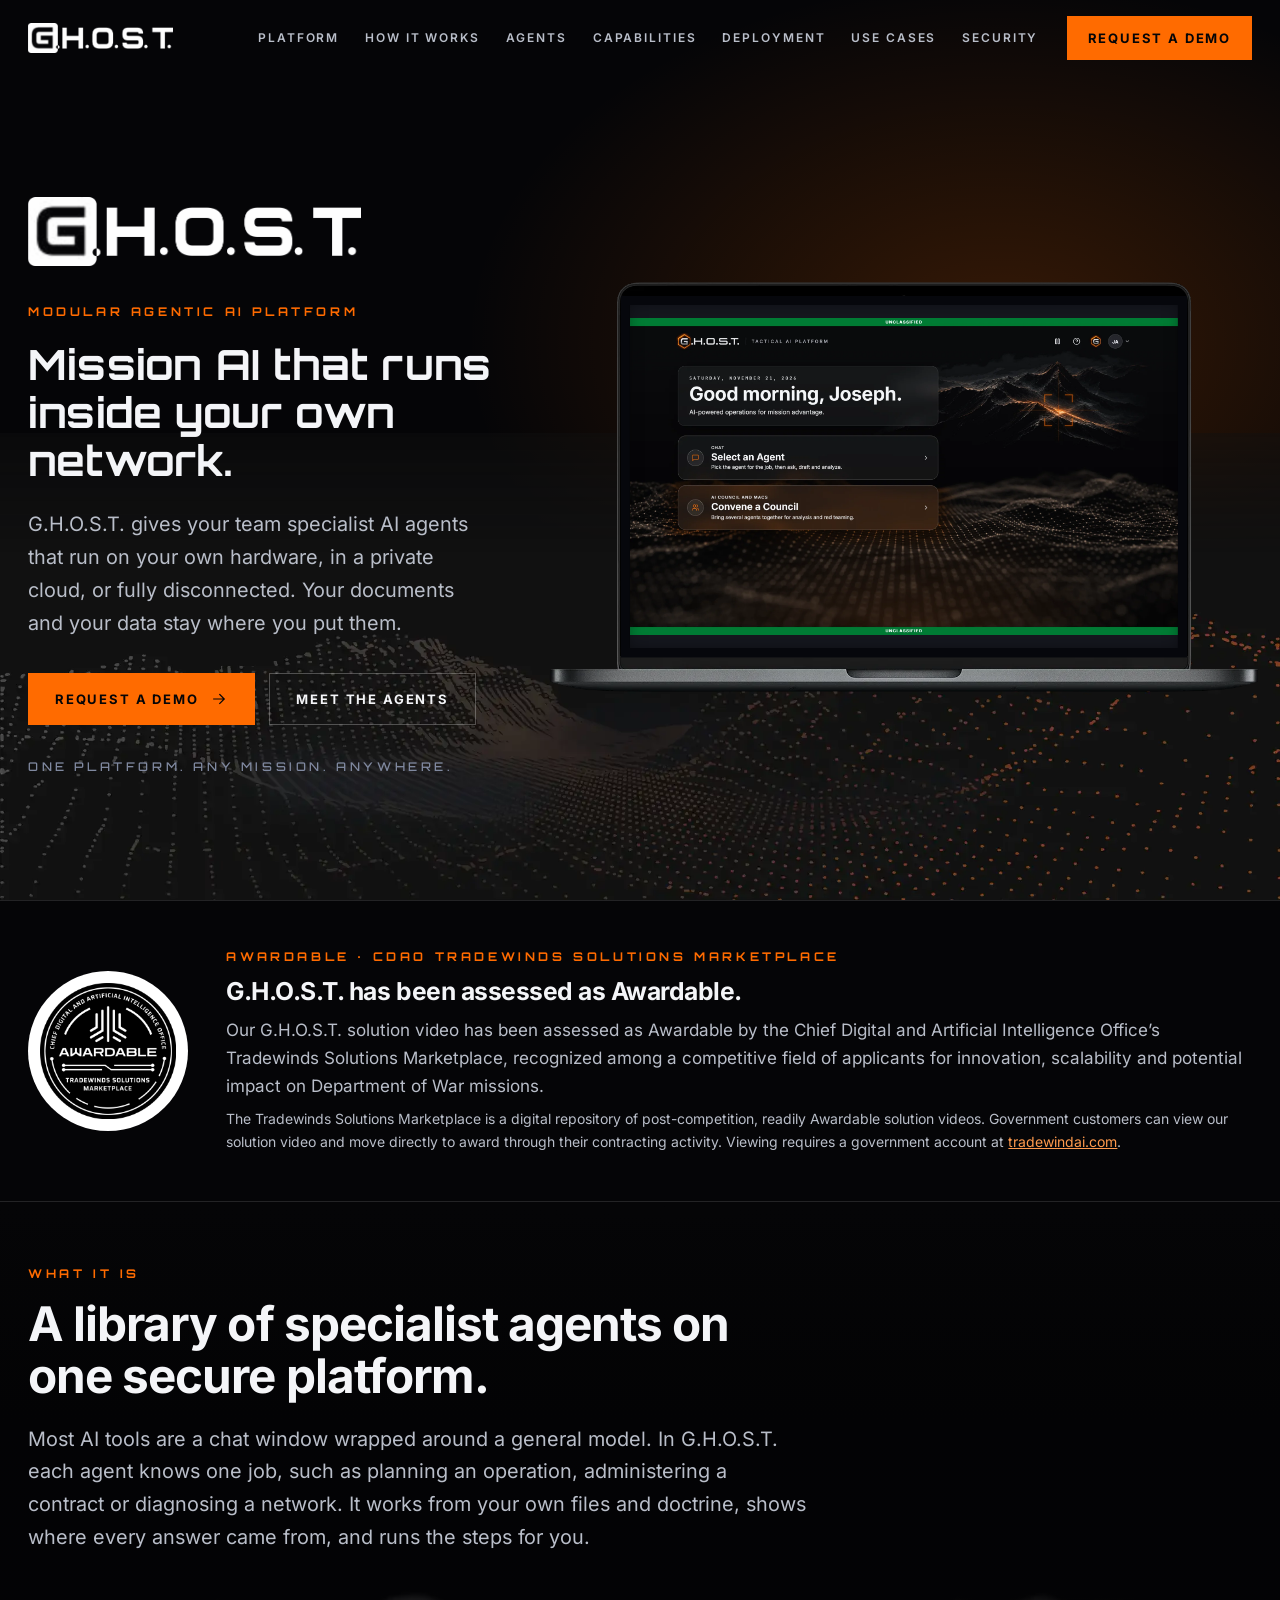
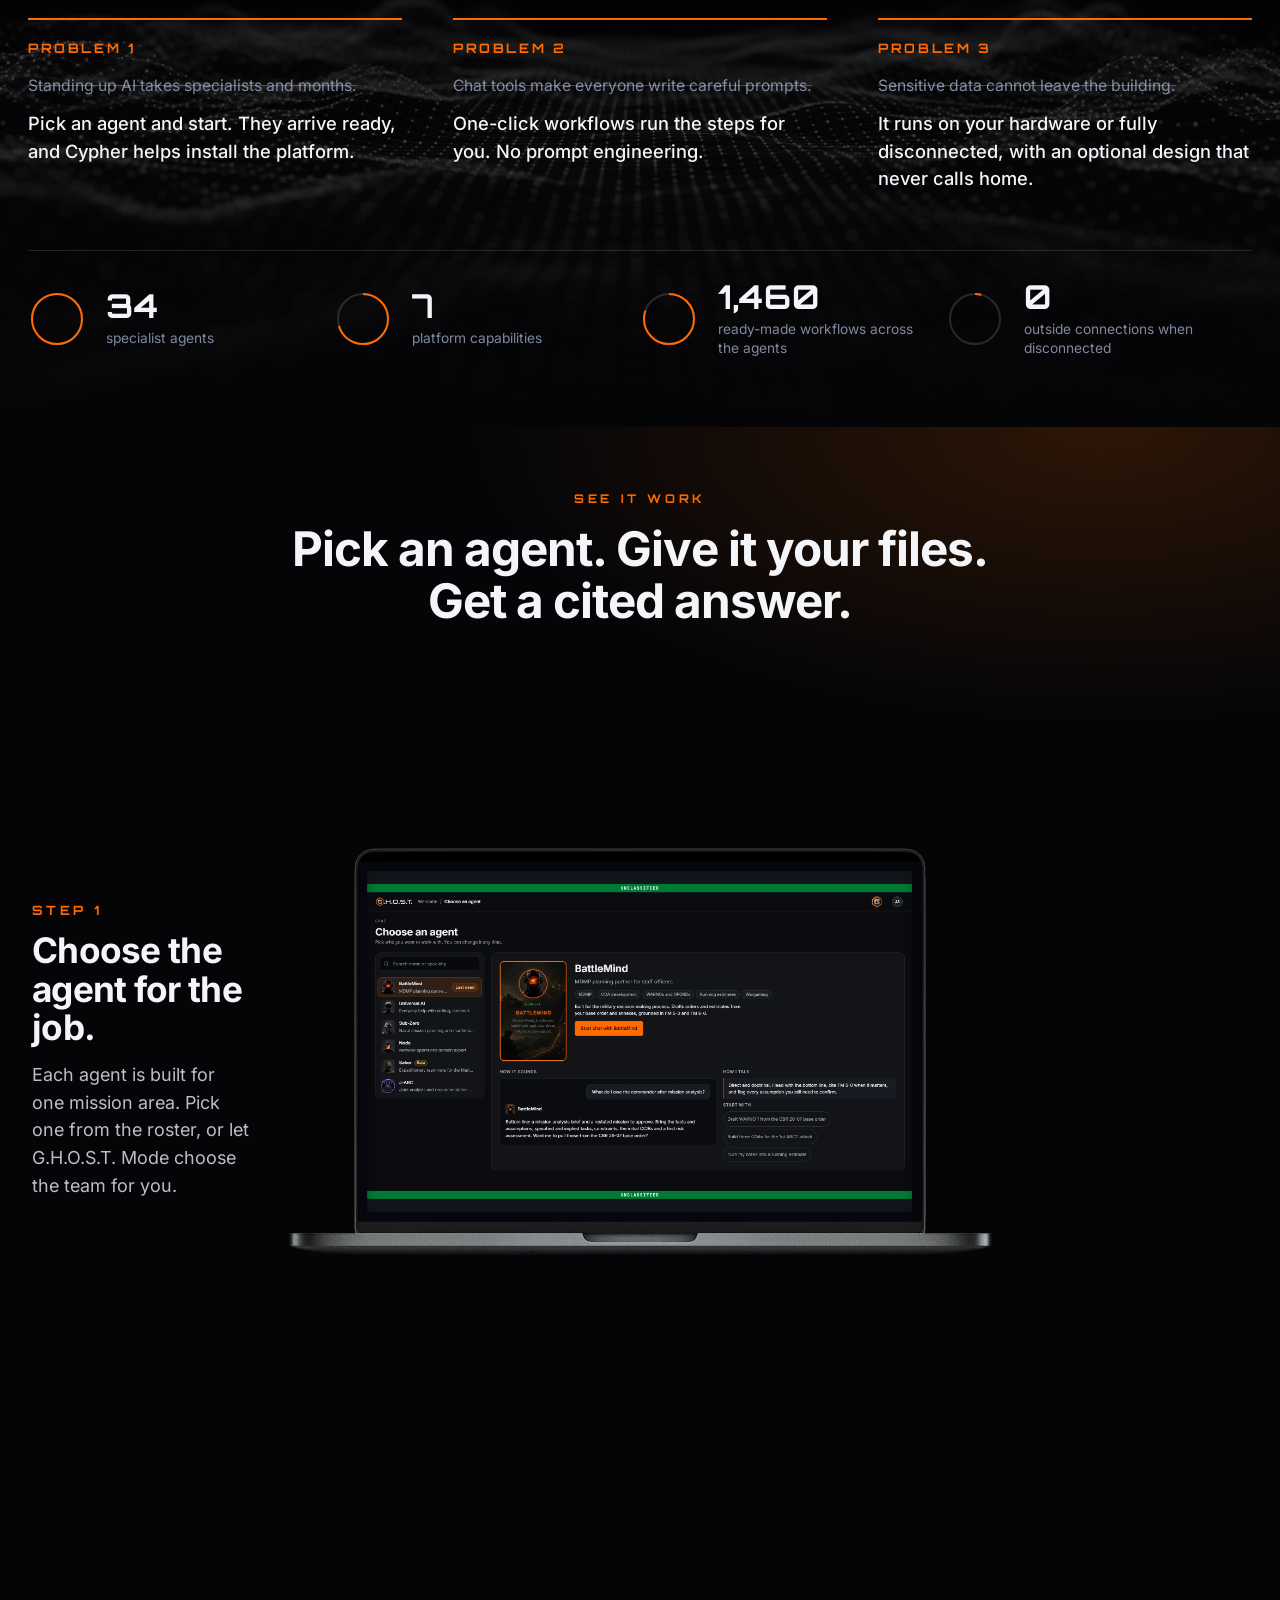
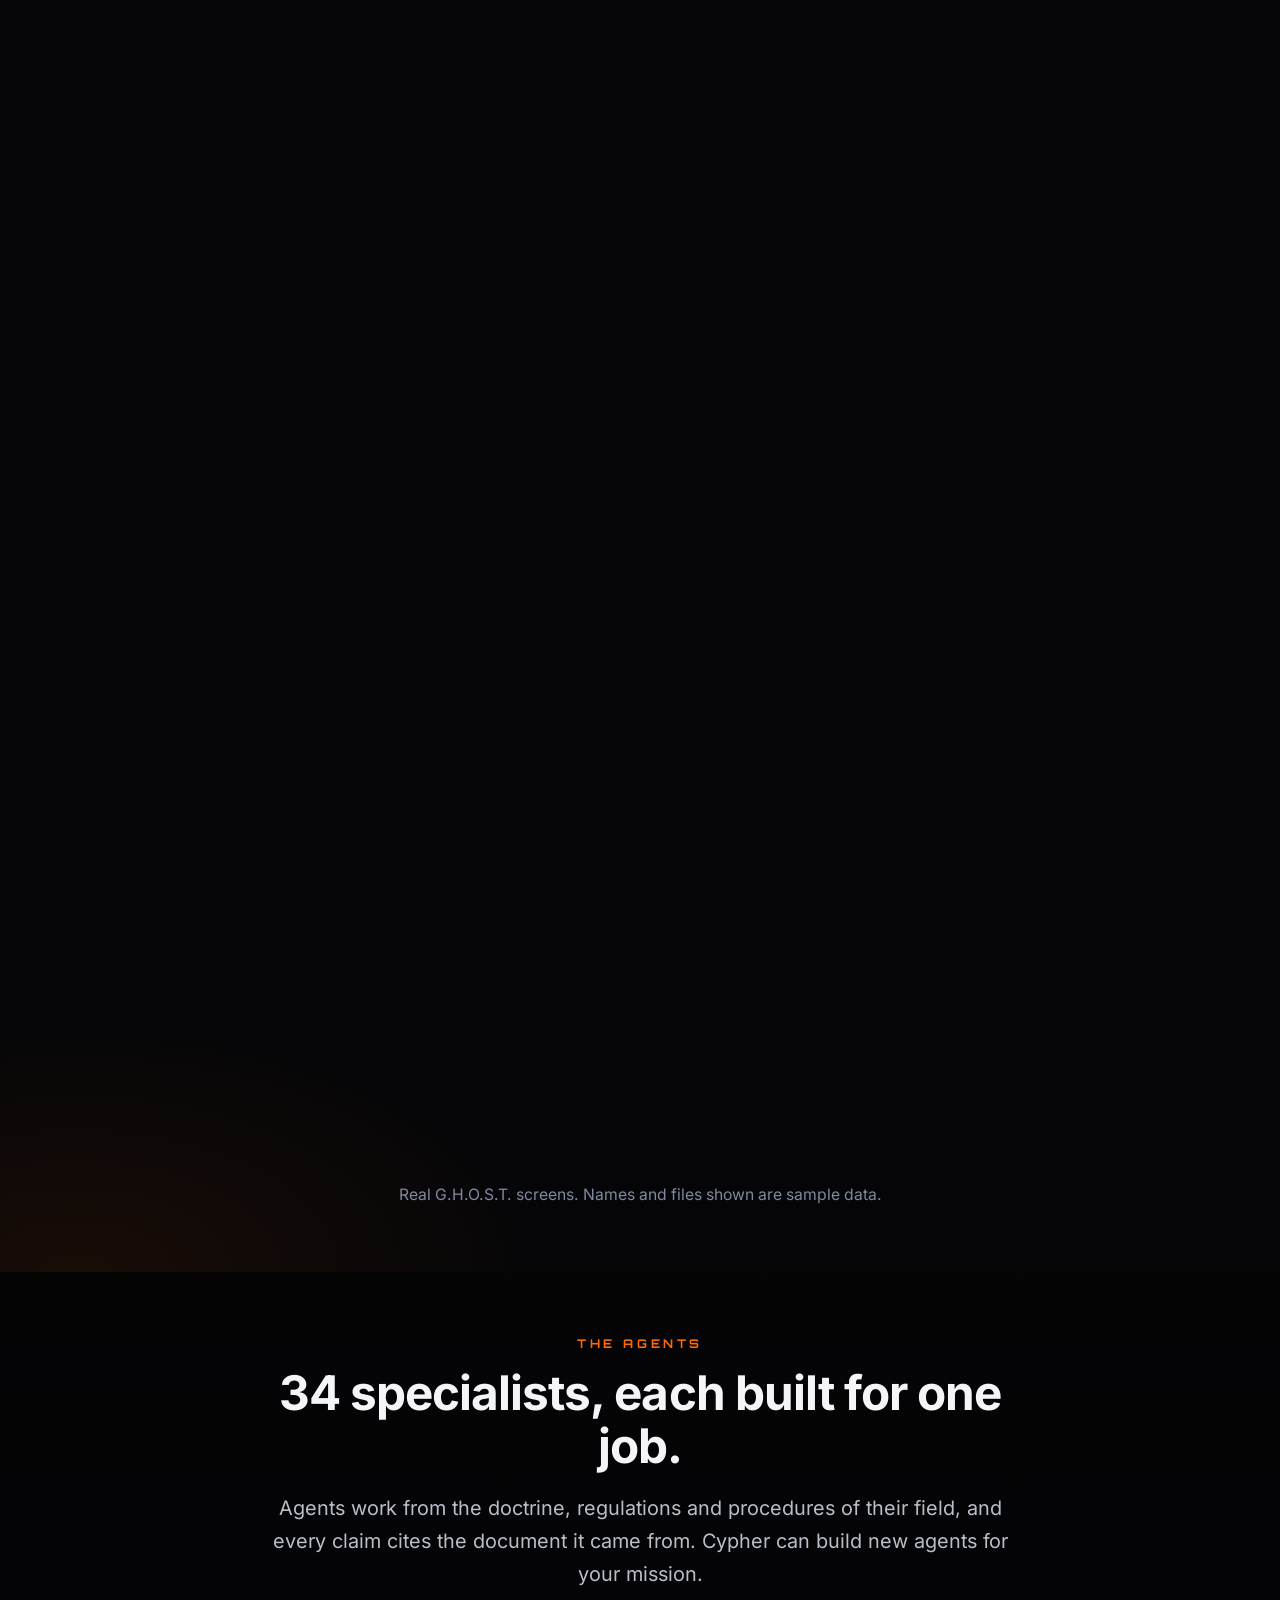
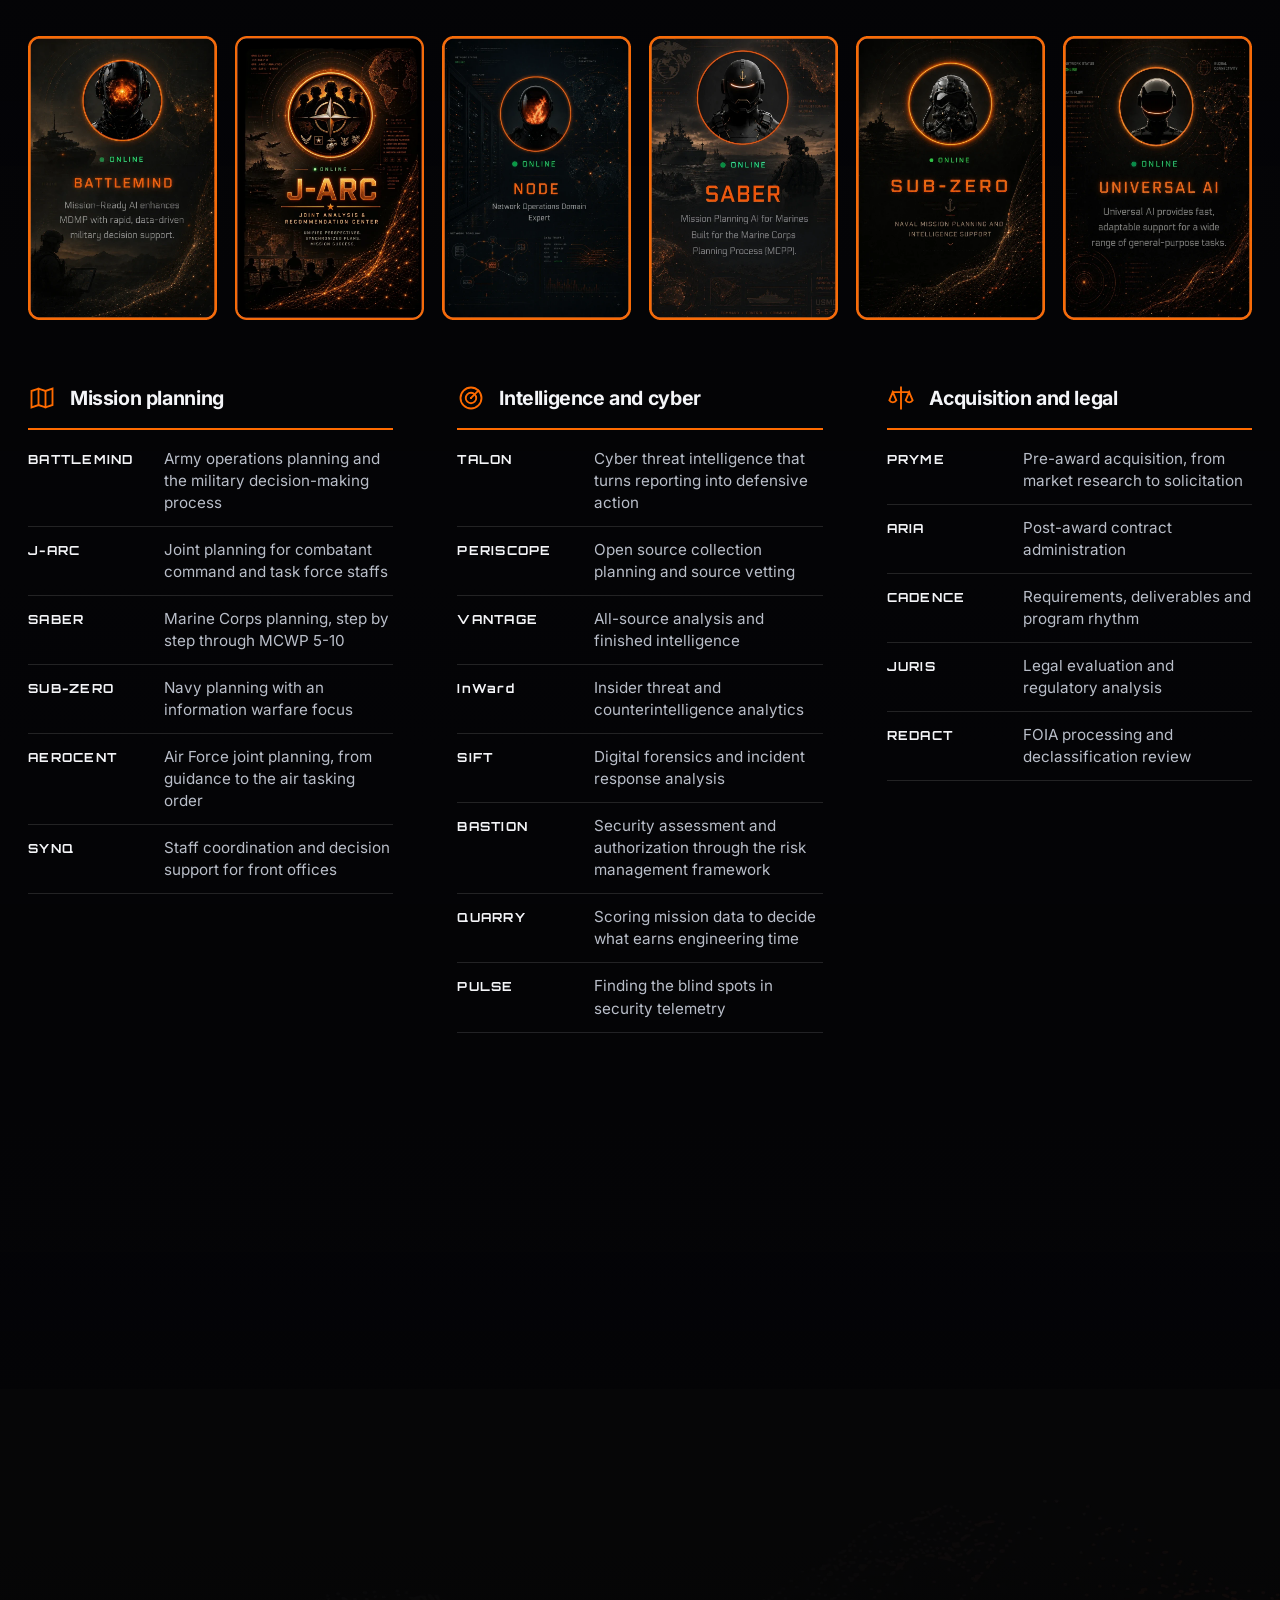
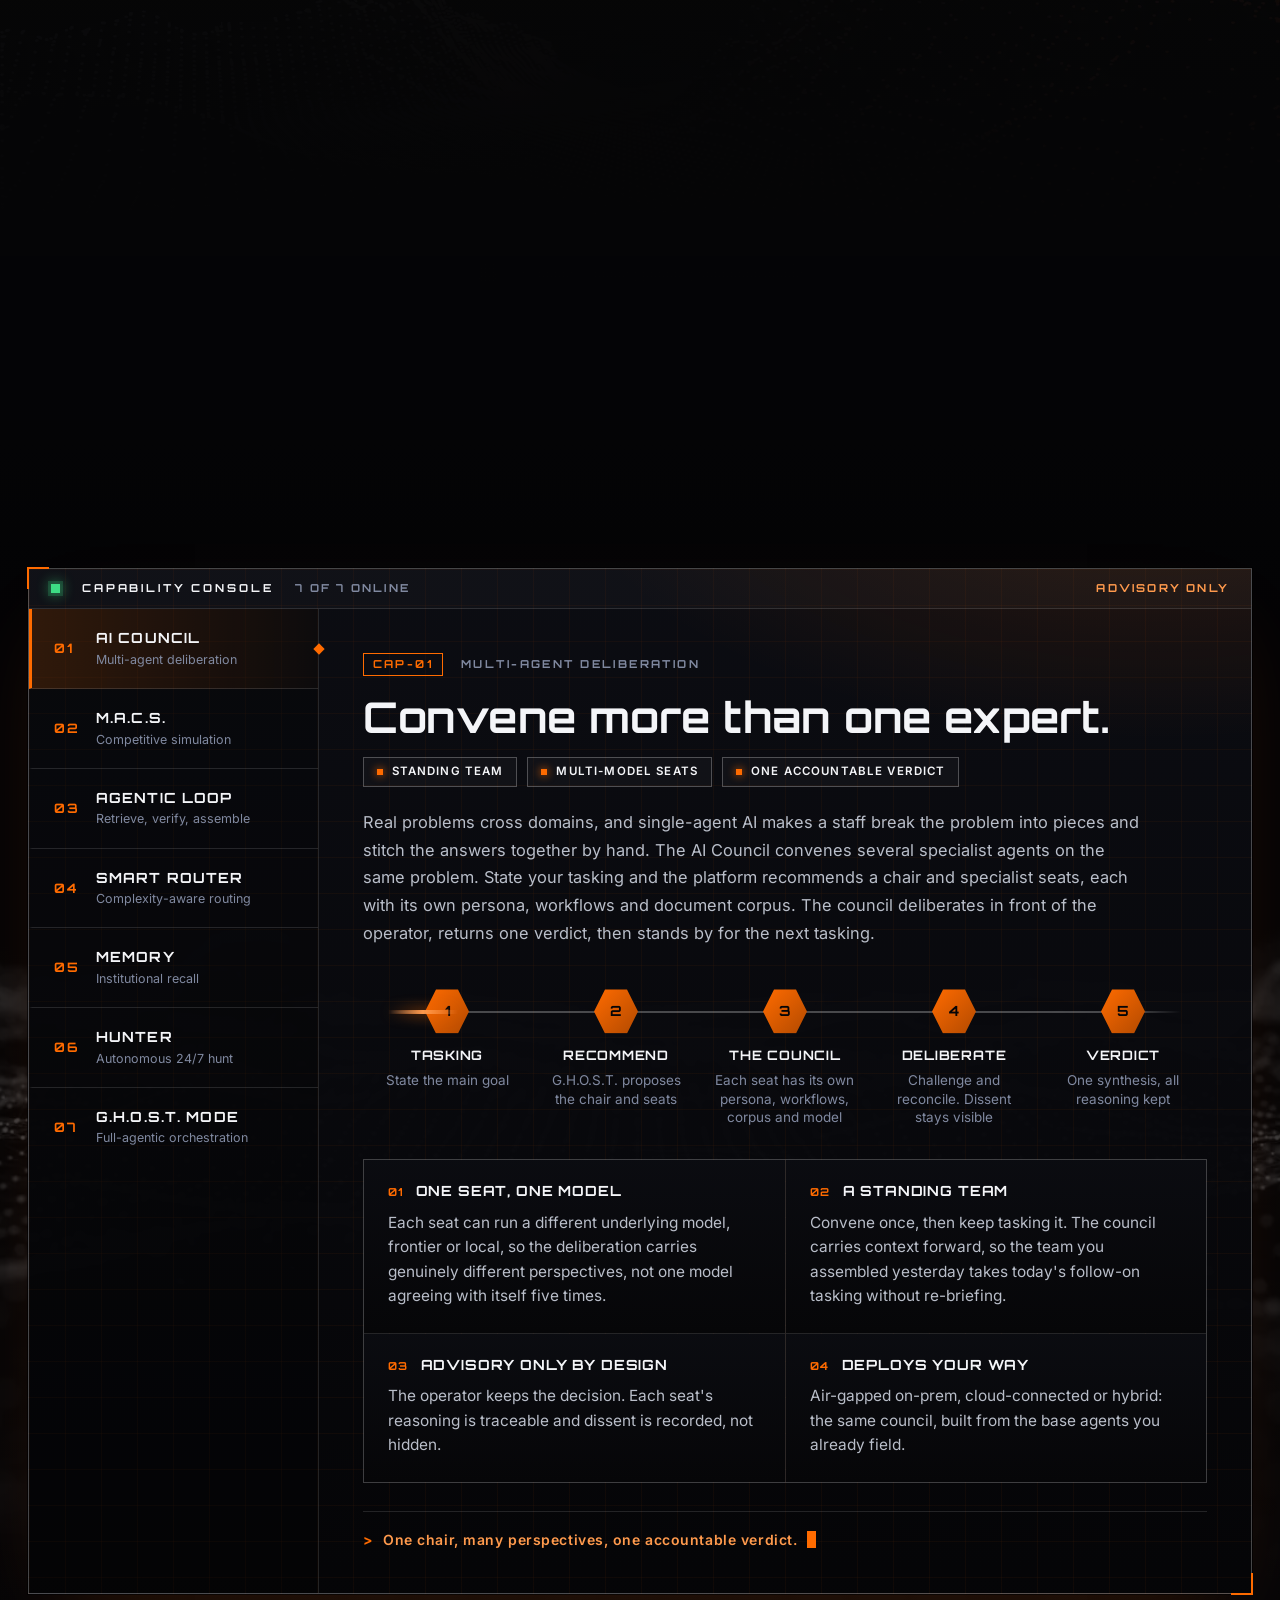
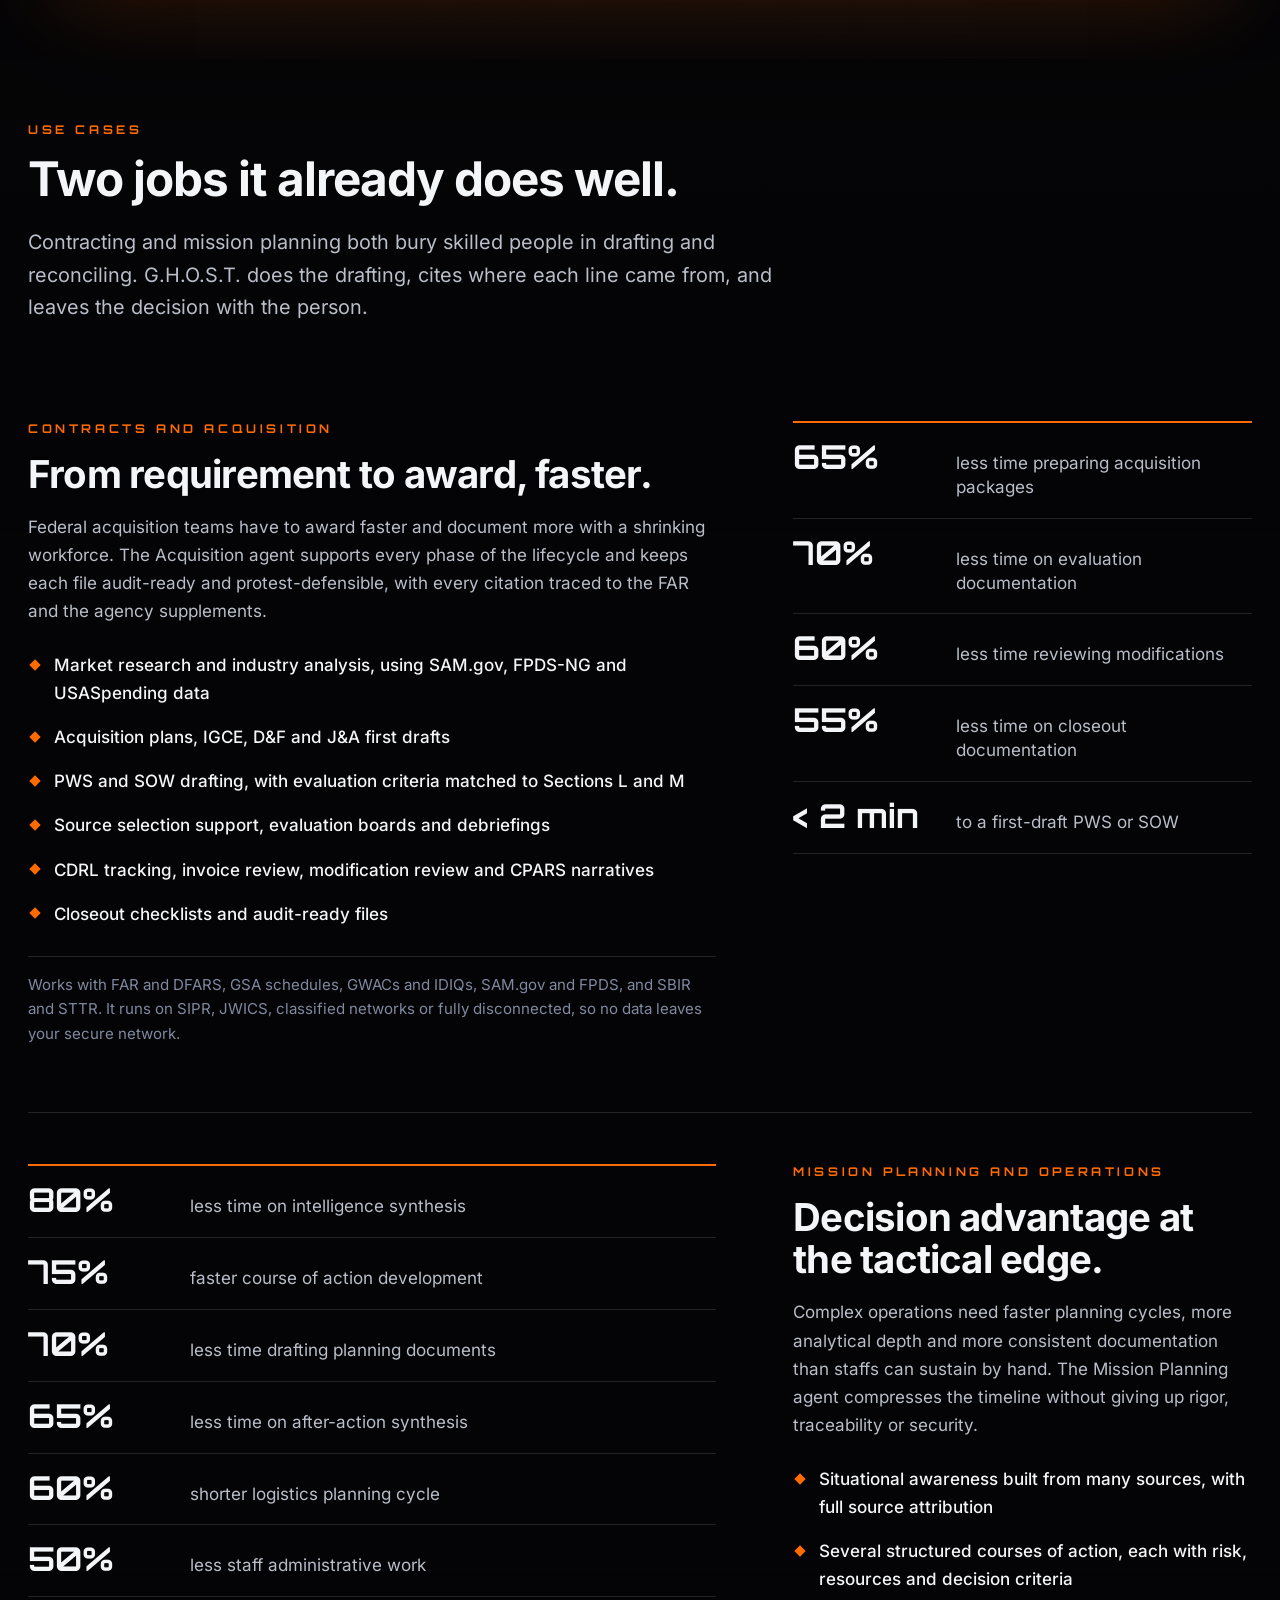
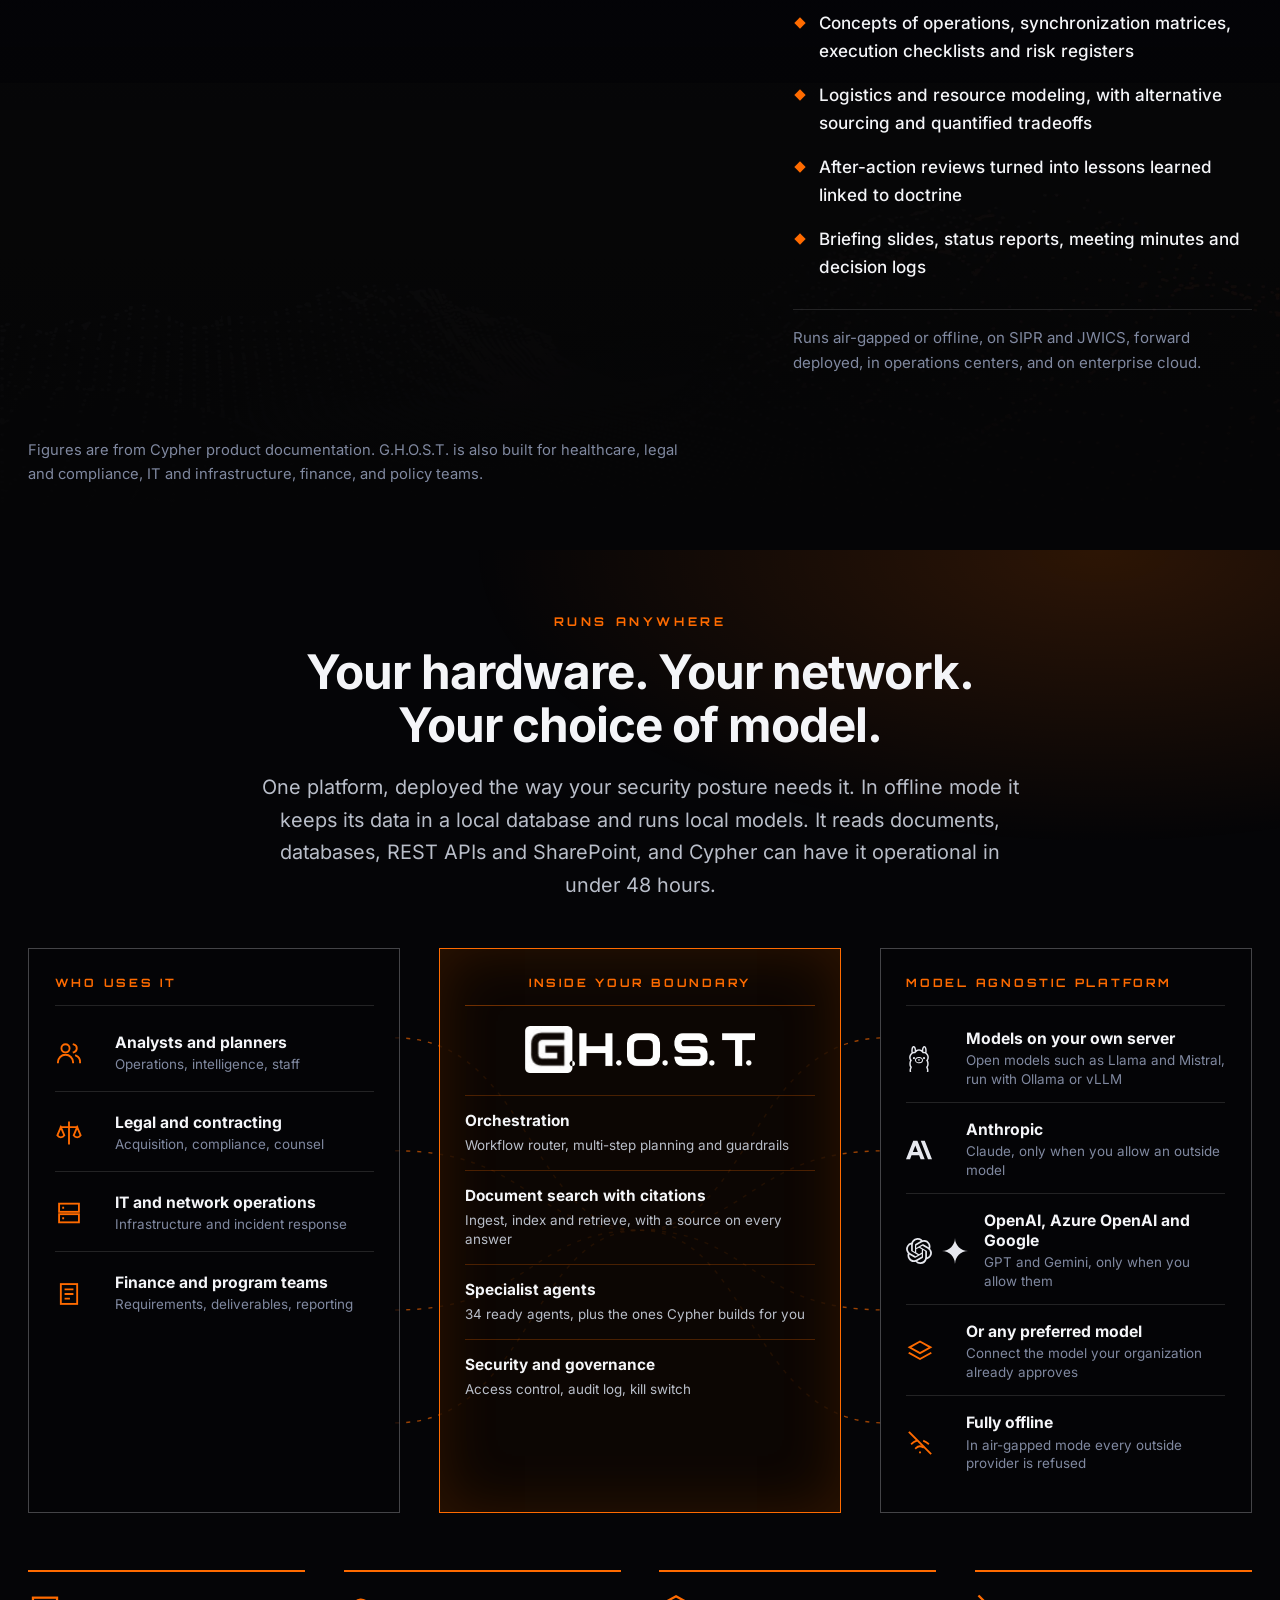
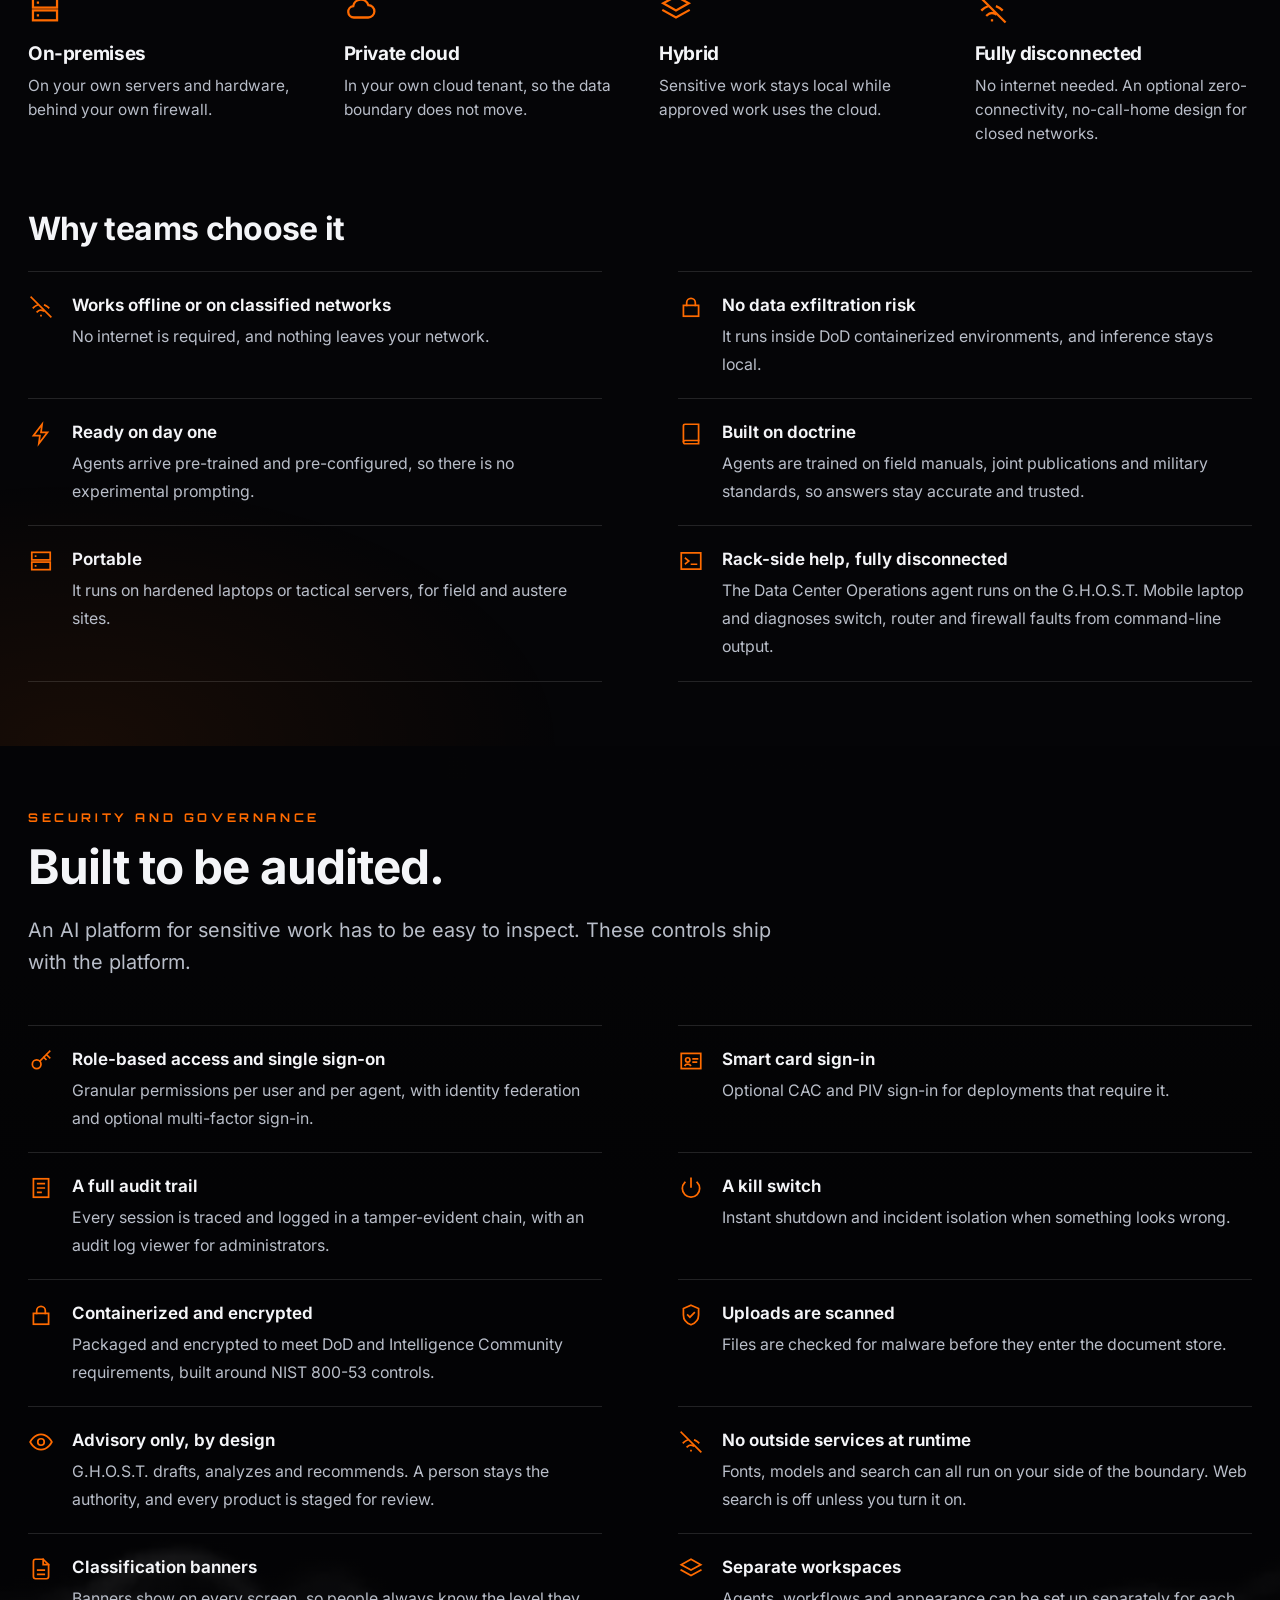
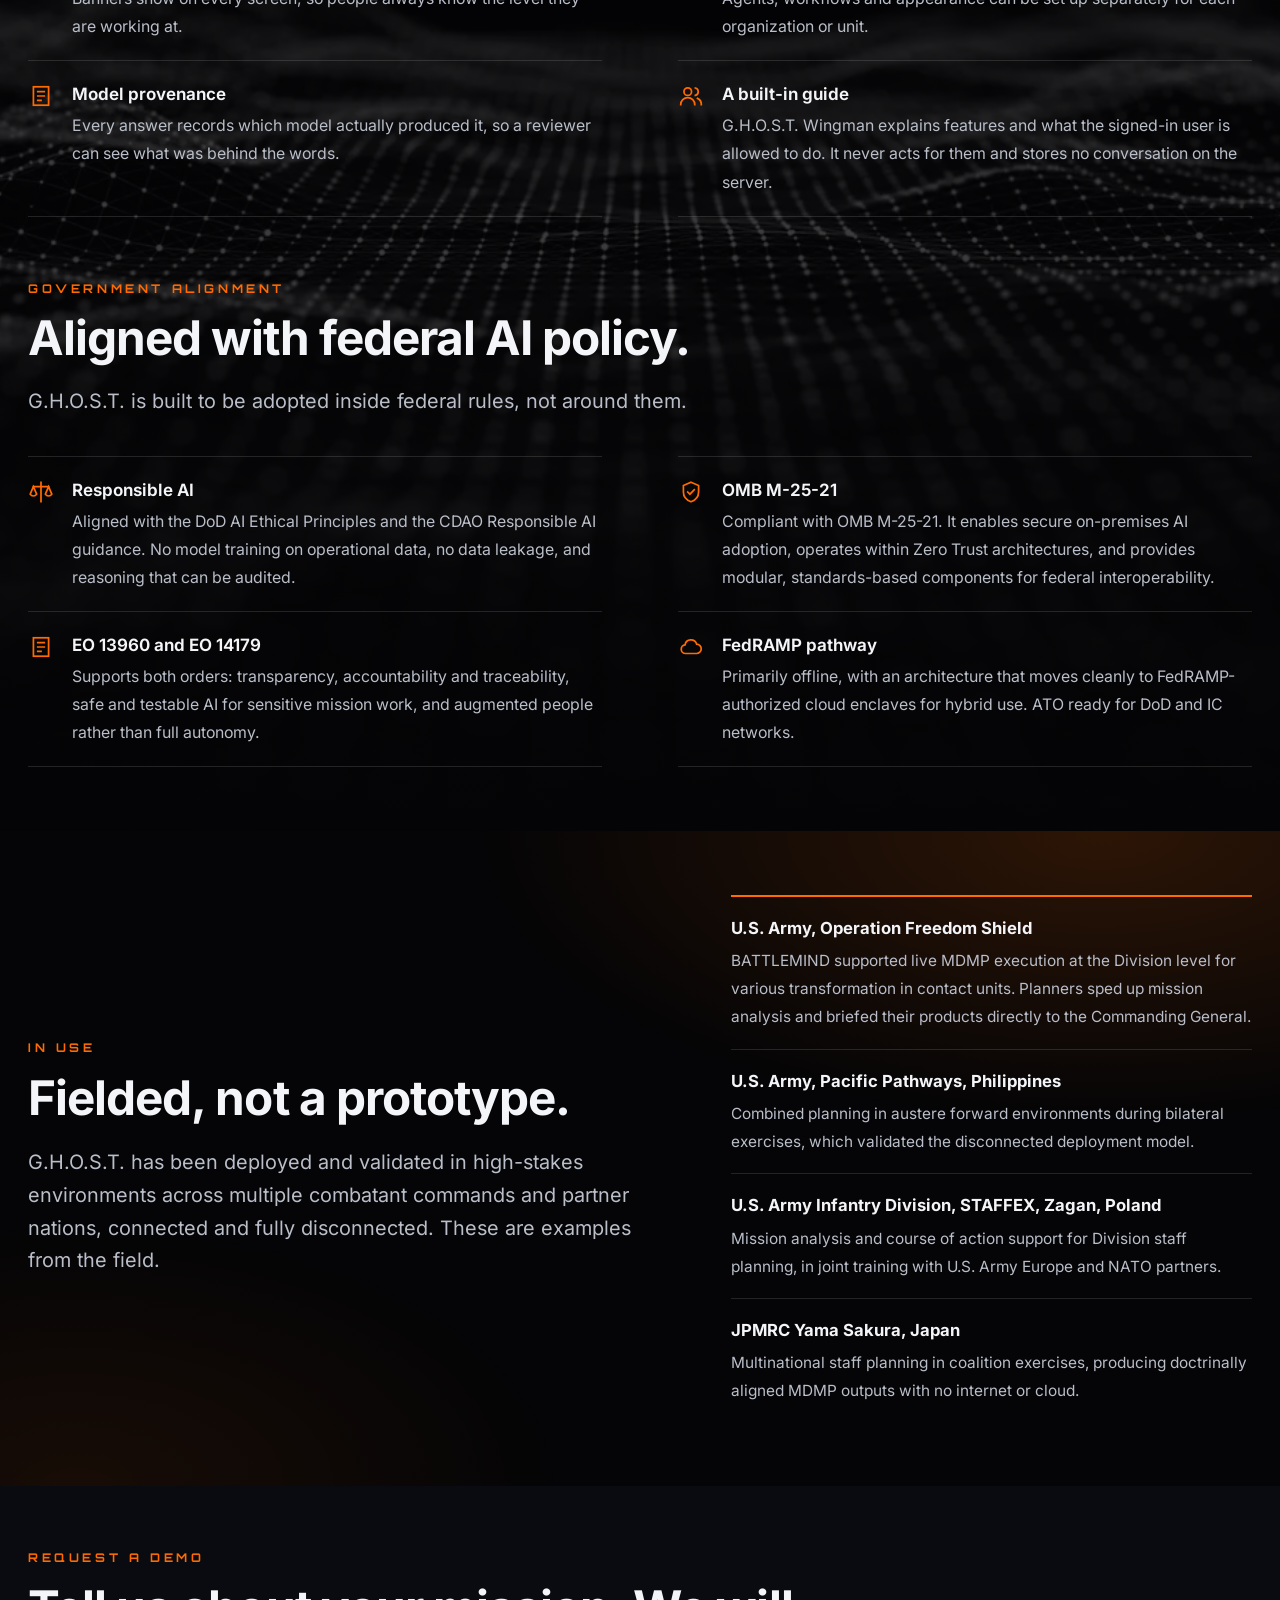
==== commit a7d6a04b: "Remove the G.H.O.S.T. acronym expansion Co-Authored-By: Claude Opus 5.5 <noreply@anthropic.com>" ====
--- a/index.html
+++ b/index.html
@@ -318,7 +318,7 @@
 <footer class="site-foot">
   <div class="wrap">
     <div class="foot-grid">
-      <div><img src="assets/img/logos/ghost-logo-white.png" width="735" height="152" alt="G.H.O.S.T."><p>G.H.O.S.T. stands for Guided Heuristic On-Prem Support &amp; Troubleshooting. A product of Cypher, LLC.</p></div>
+      <div><img src="assets/img/logos/ghost-logo-white.png" width="735" height="152" alt="G.H.O.S.T."><p>A product of Cypher, LLC.</p></div>
       <div><h2>Explore</h2><ul><li><a href="#what">Platform</a></li><li><a href="#how">How it works</a></li><li><a href="#agents">Agents</a></li><li><a href="#capabilities">Capabilities</a></li><li><a href="#deploy">Deployment</a></li><li><a href="#use">Use cases</a></li><li><a href="#security">Security</a></li><li><a href="#contact">Contact</a></li></ul></div>
       <div><h2>Contact</h2><ul><li><a href="mailto:support@ghostplatform.ai">support@ghostplatform.ai</a></li><li><a href="tel:+15712061401">(571) 206-1401</a></li><li><a href="https://cypher-llc.com">cypher-llc.com</a></li></ul></div>
     </div>
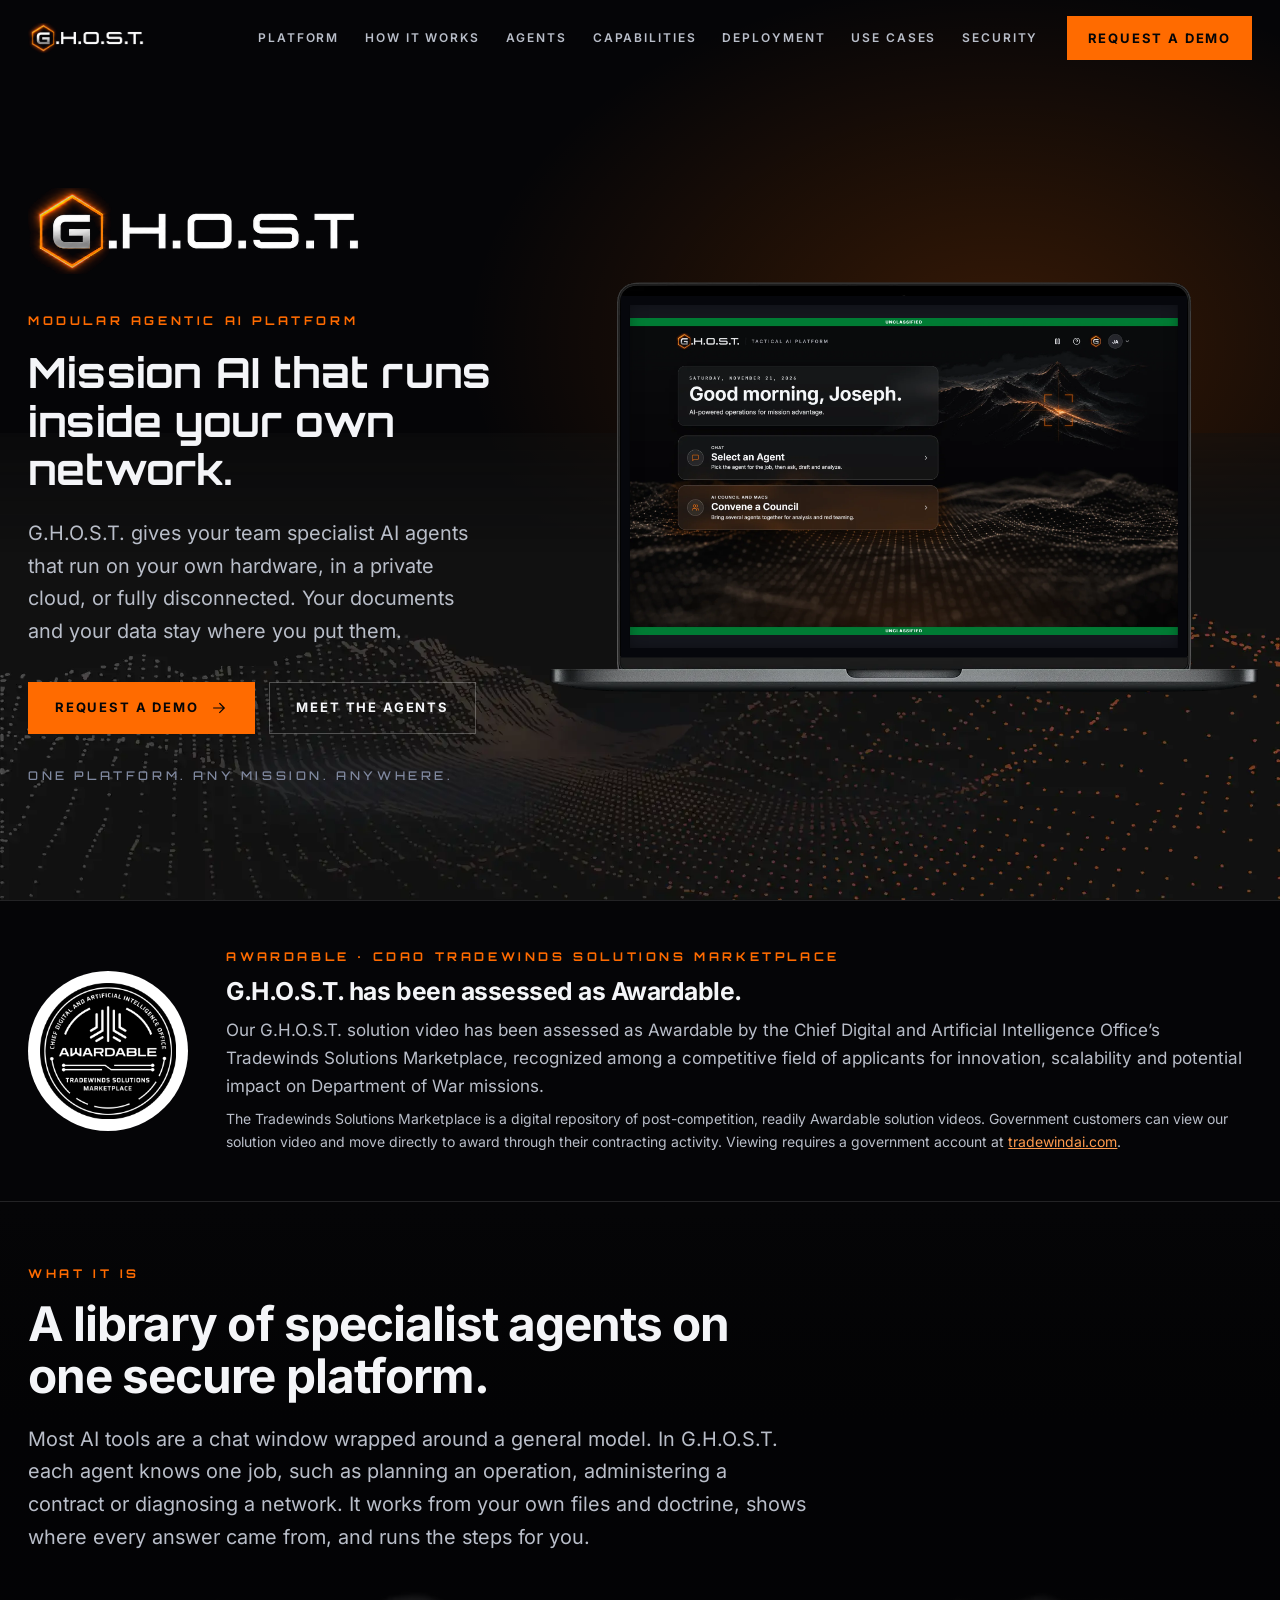
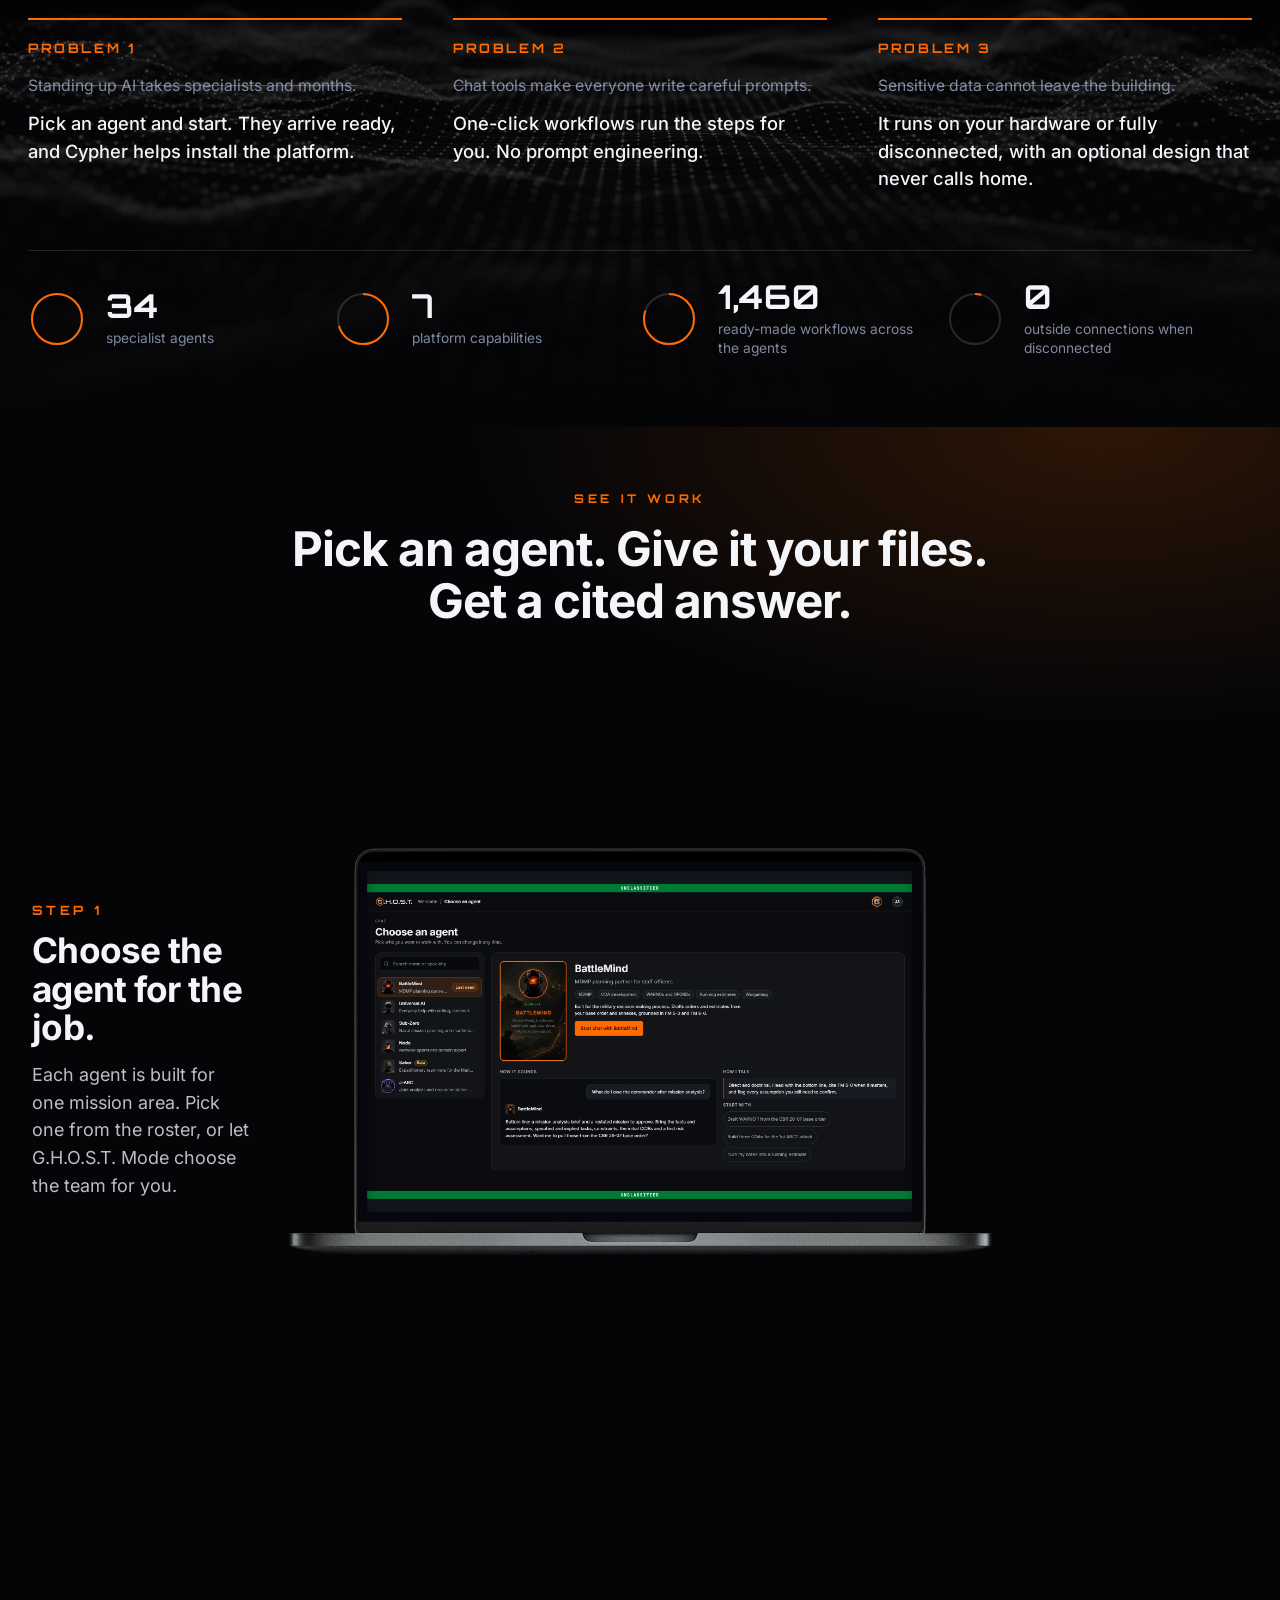
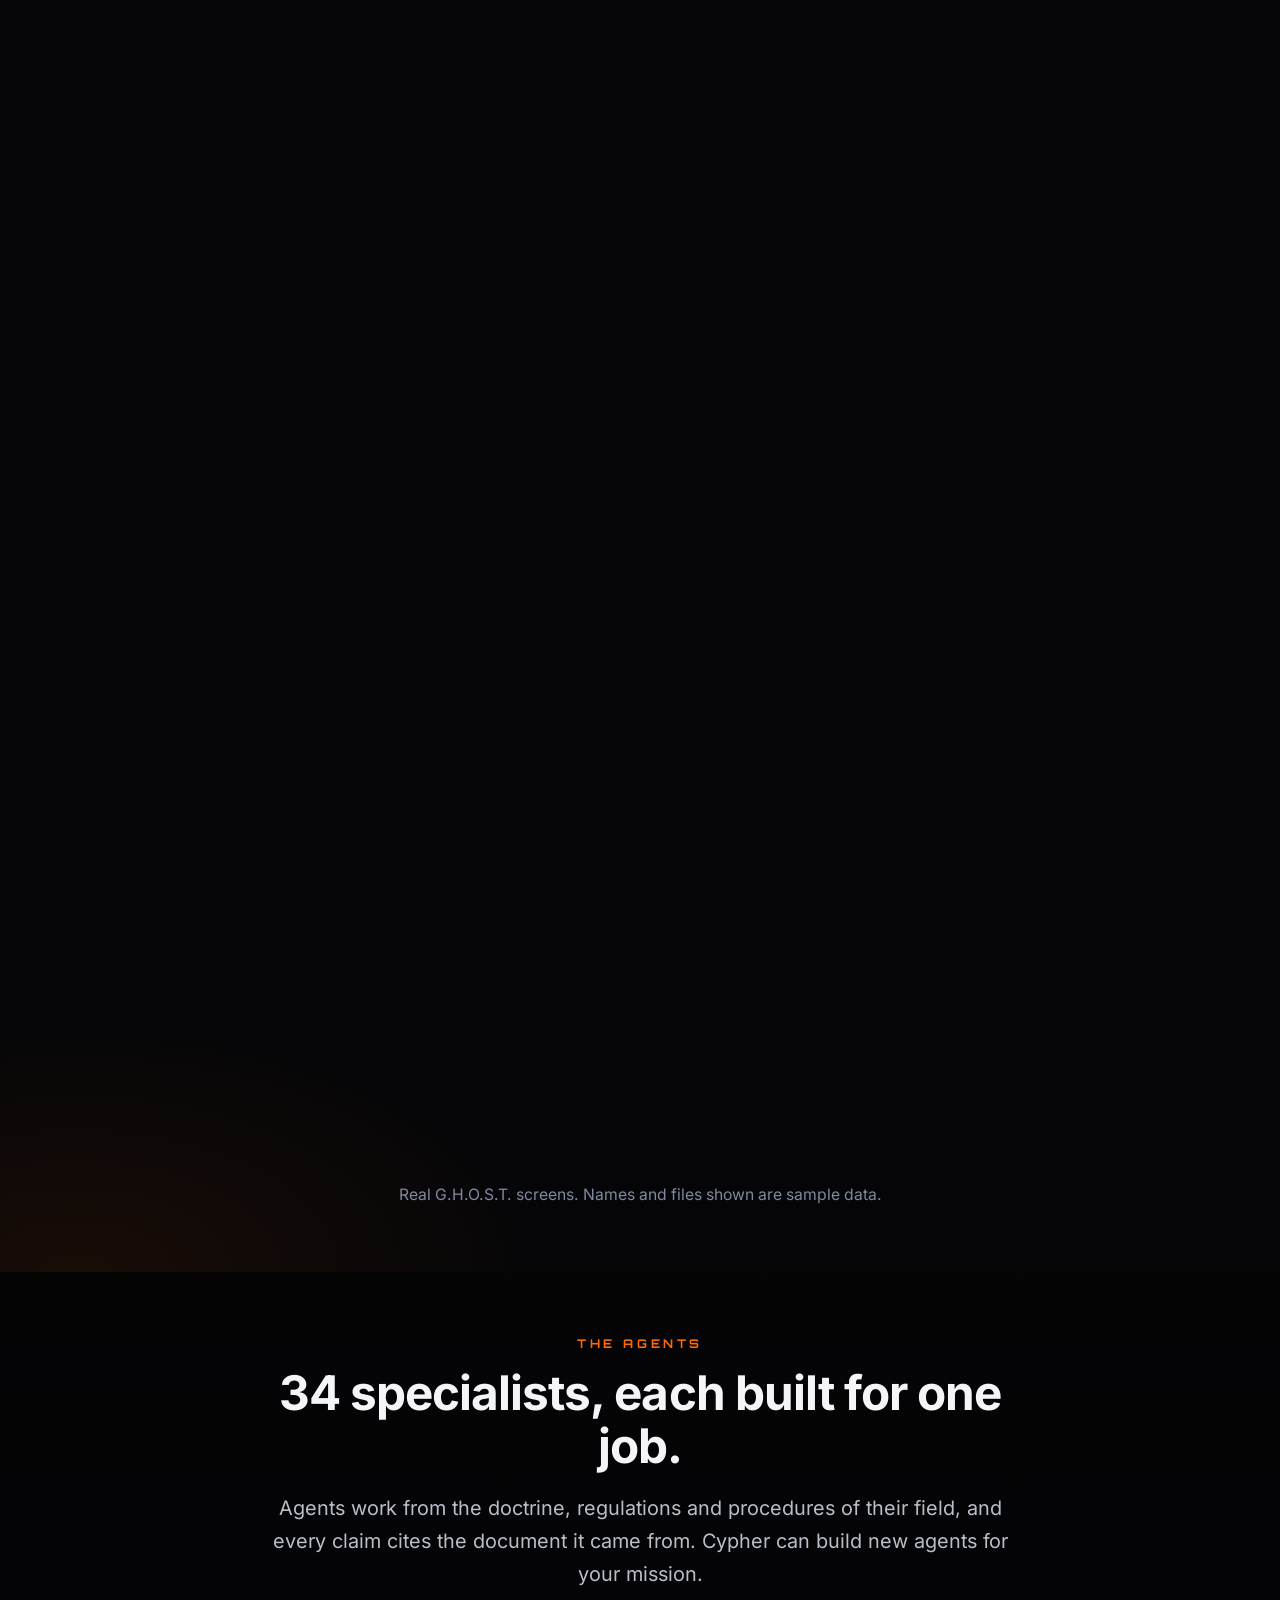
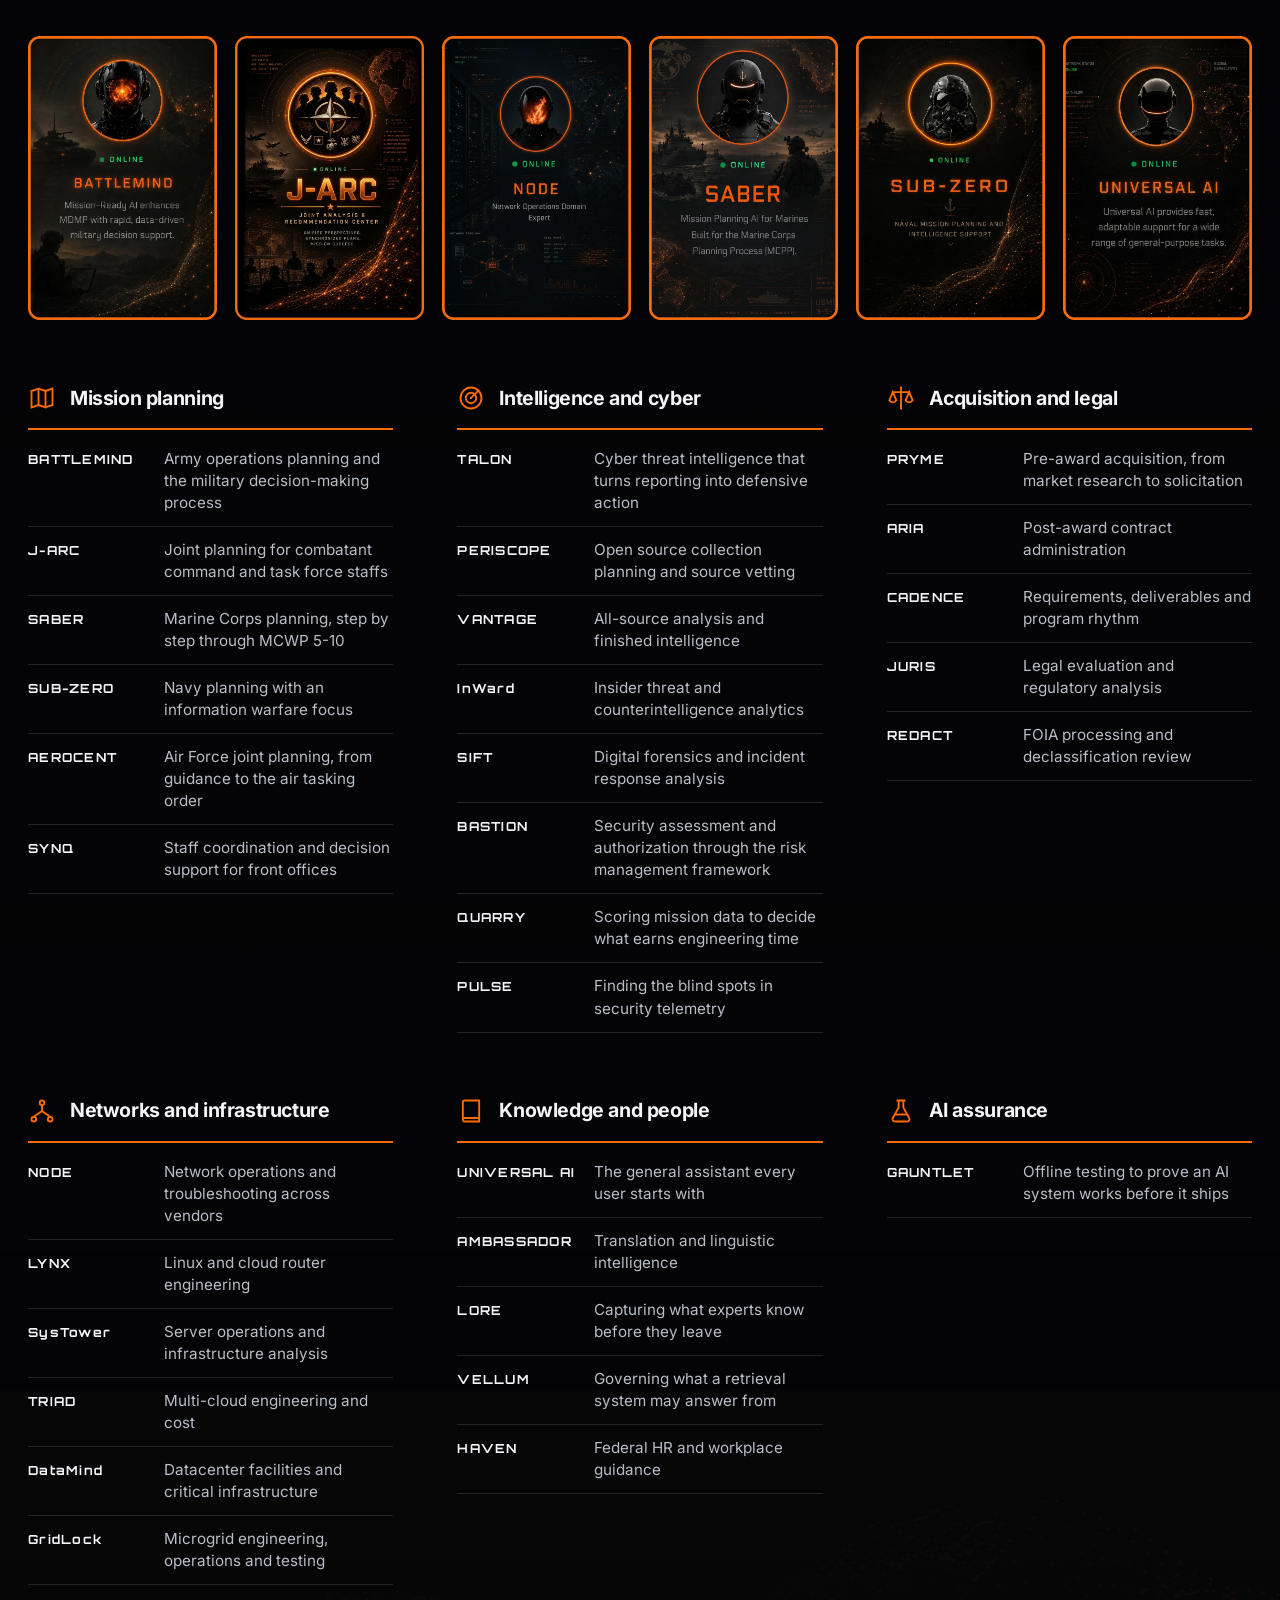
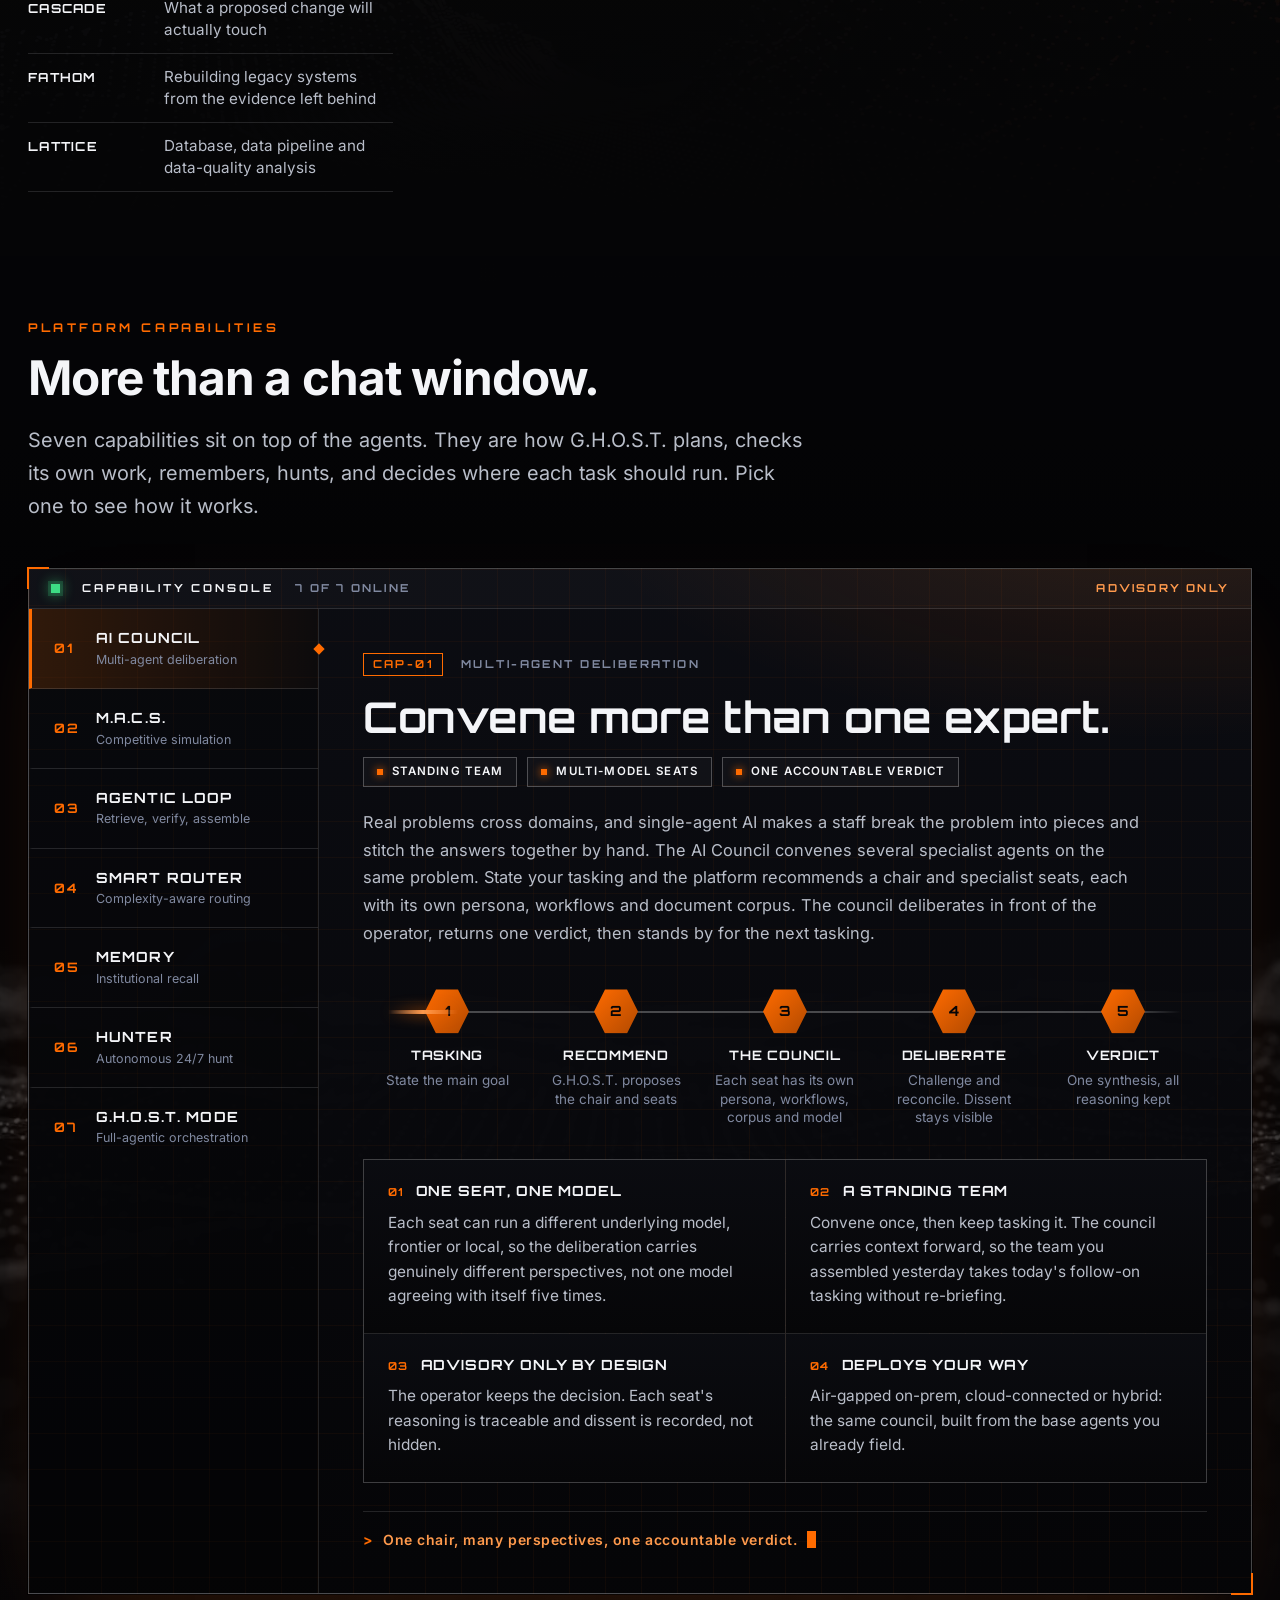
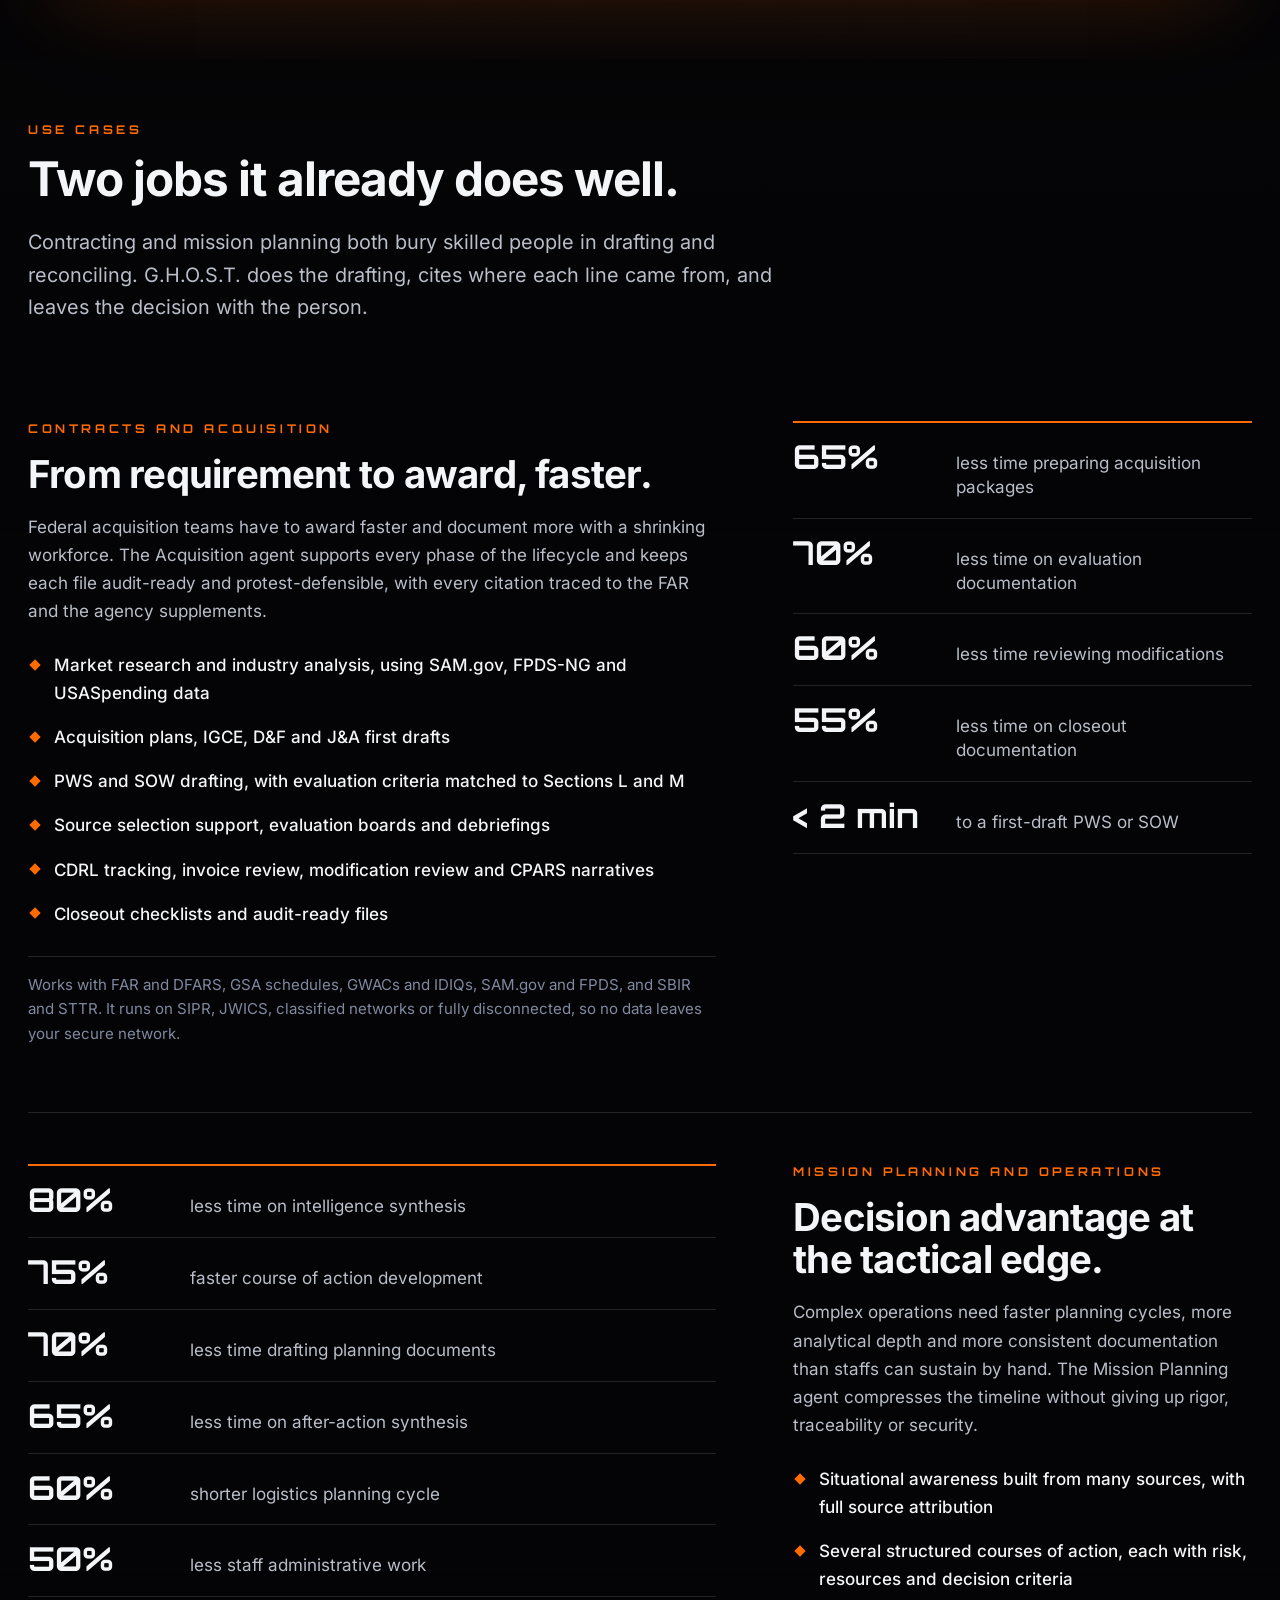
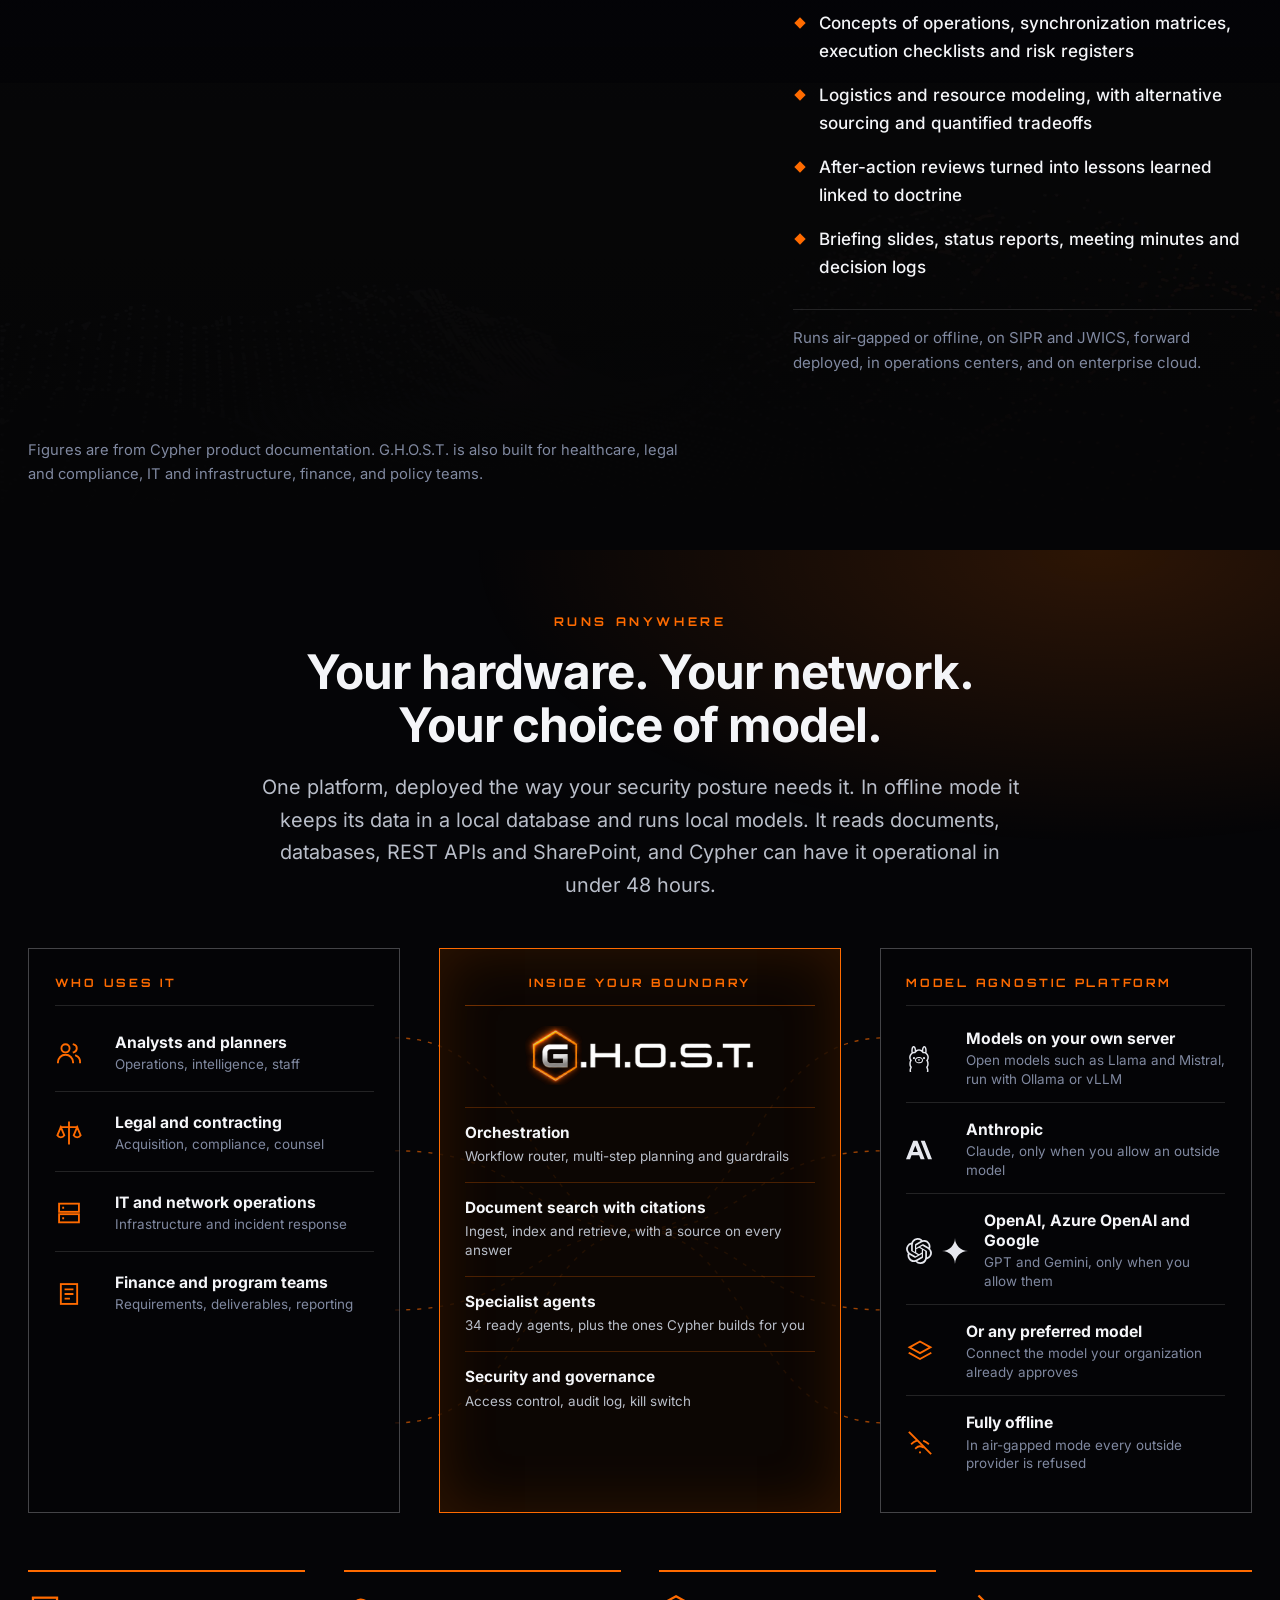
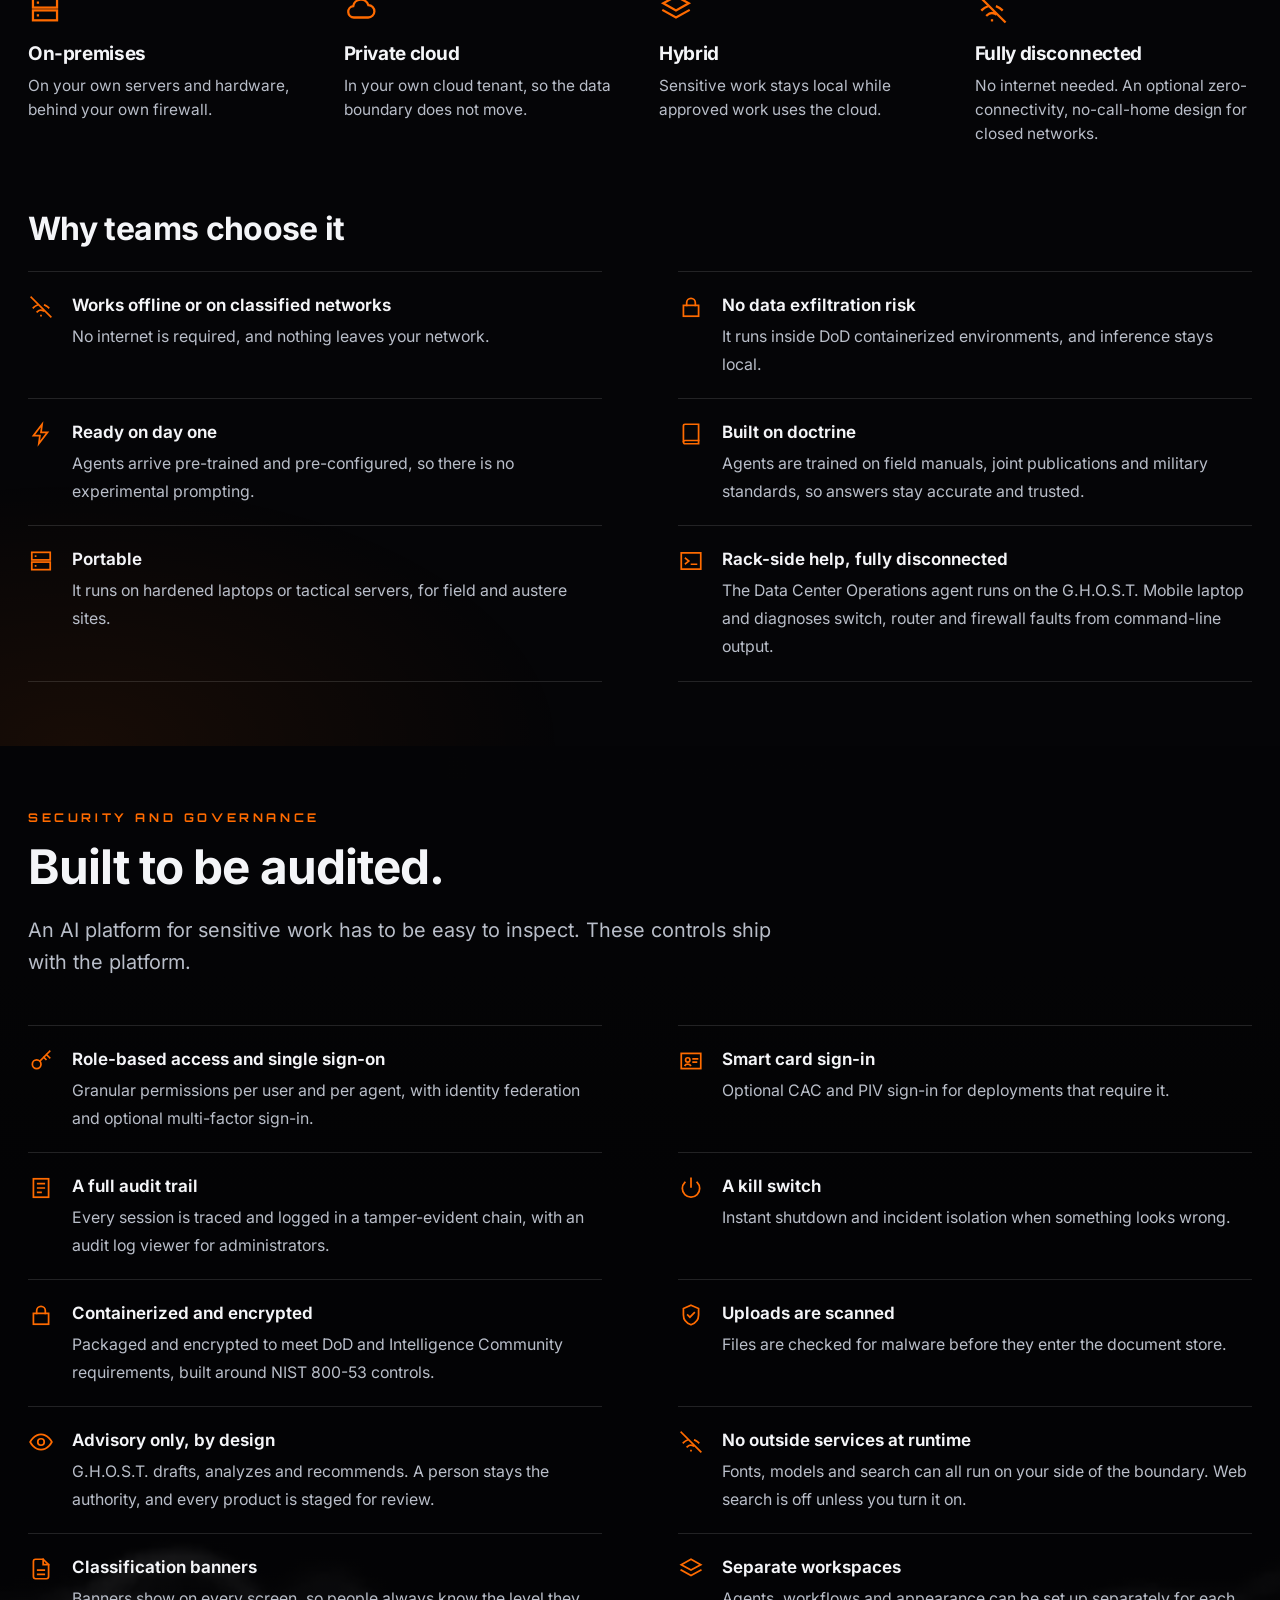
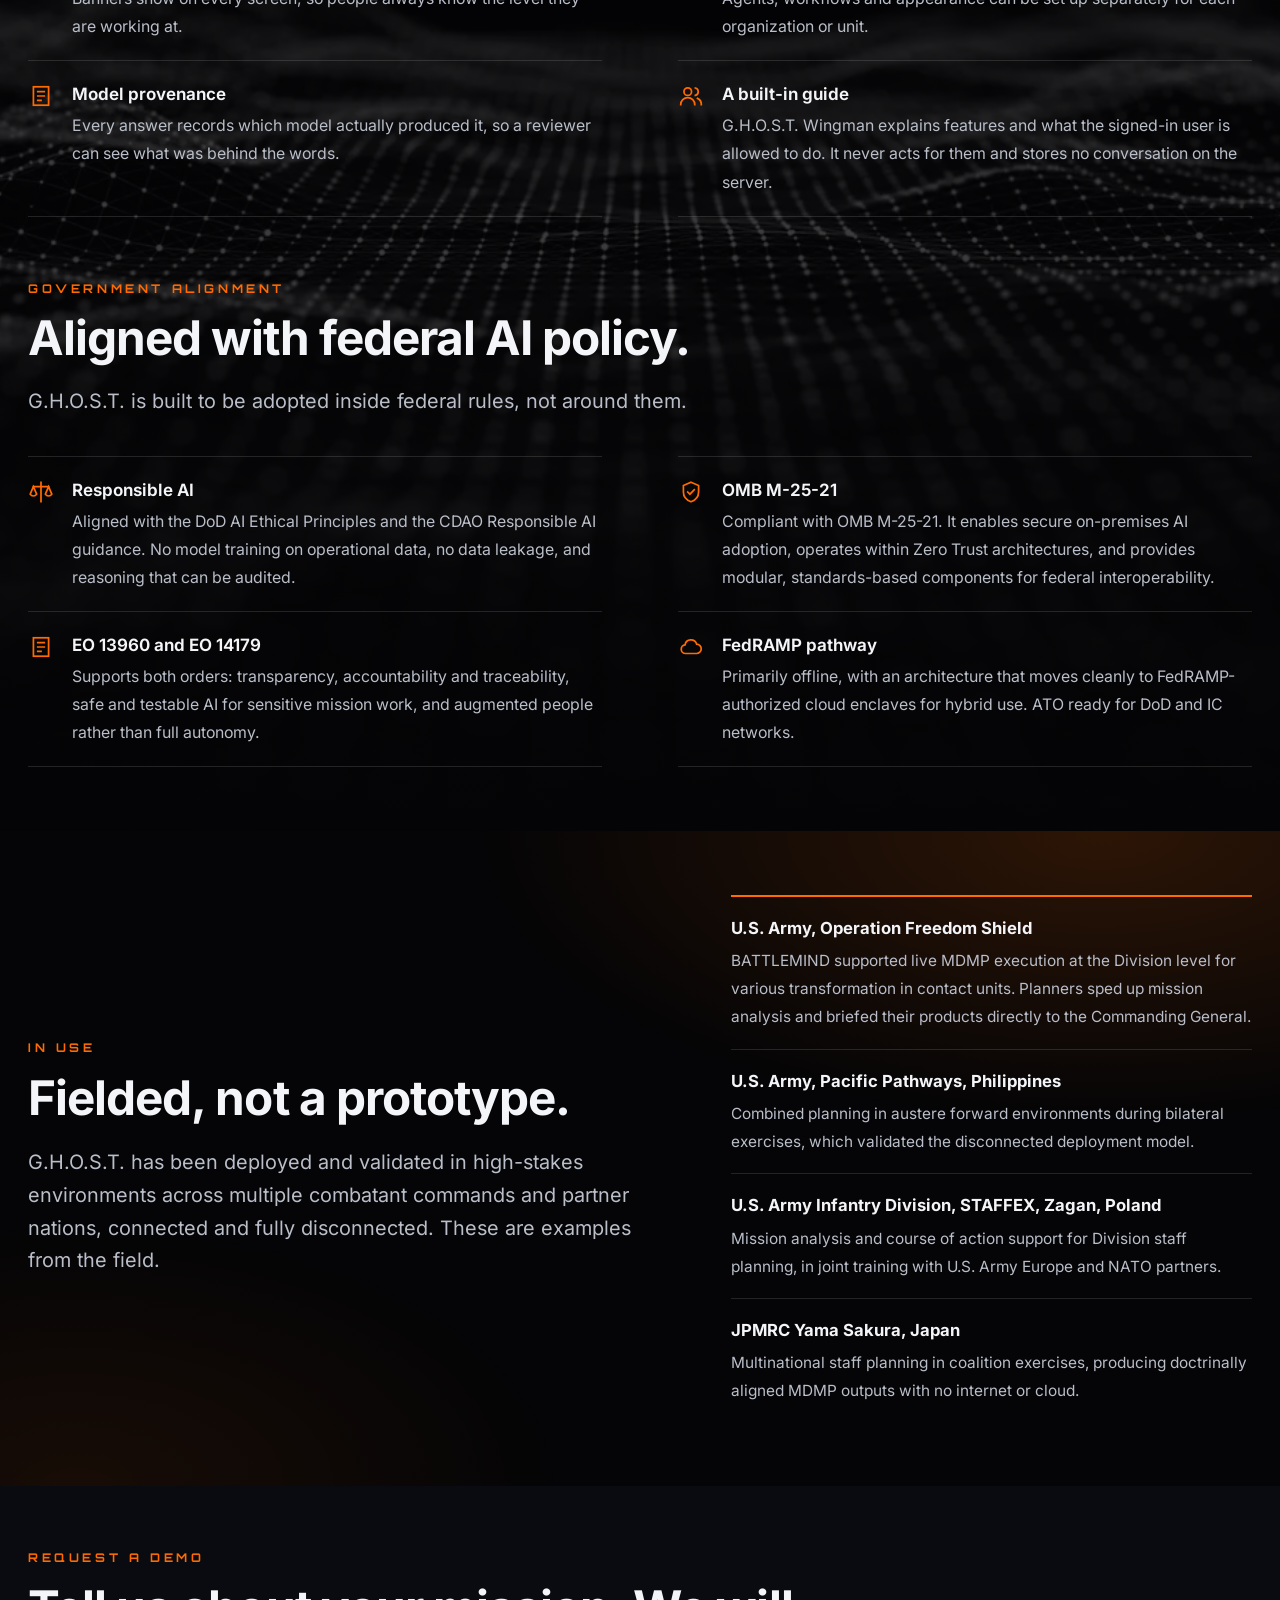
==== commit c9beb352: "New G.H.O.S.T. logo: the glowing hexagon from the app, replacing the old square G Co-Authored-By: Cl" ====
--- a/index.html
+++ b/index.html
@@ -16,7 +16,7 @@
 <svg width="0" height="0" style="position:absolute" aria-hidden="true"><defs><symbol id="i-arrow" viewBox="0 0 24 24" fill="none" stroke="currentColor" stroke-width="1.6" stroke-linecap="square" stroke-linejoin="miter"><path d="M5 12h14M13 6l6 6-6 6"/></symbol><symbol id="i-menu" viewBox="0 0 24 24" fill="none" stroke="currentColor" stroke-width="1.6" stroke-linecap="square" stroke-linejoin="miter"><path d="M4 7h16M4 12h16M4 17h16"/></symbol><symbol id="i-shield" viewBox="0 0 24 24" fill="none" stroke="currentColor" stroke-width="1.6" stroke-linecap="square" stroke-linejoin="miter"><path d="M12 3 19 6v6c0 4.5-3 7.6-7 9-4-1.4-7-4.5-7-9V6z"/></symbol><symbol id="i-shieldok" viewBox="0 0 24 24" fill="none" stroke="currentColor" stroke-width="1.6" stroke-linecap="square" stroke-linejoin="miter"><path d="M12 3 19 6v6c0 4.5-3 7.6-7 9-4-1.4-7-4.5-7-9V6z"/><path d="m9 12 2 2 4-4"/></symbol><symbol id="i-lock" viewBox="0 0 24 24" fill="none" stroke="currentColor" stroke-width="1.6" stroke-linecap="square" stroke-linejoin="miter"><rect x="5" y="10.5" width="14" height="10"/><path d="M8 10.5V8a4 4 0 0 1 8 0v2.5"/></symbol><symbol id="i-key" viewBox="0 0 24 24" fill="none" stroke="currentColor" stroke-width="1.6" stroke-linecap="square" stroke-linejoin="miter"><circle cx="8" cy="15" r="4"/><path d="m11 12 9-9M17 6l3 3M14.5 8.5l2 2"/></symbol><symbol id="i-server" viewBox="0 0 24 24" fill="none" stroke="currentColor" stroke-width="1.6" stroke-linecap="square" stroke-linejoin="miter"><rect x="3.5" y="4" width="17" height="7"/><rect x="3.5" y="13" width="17" height="7"/><path d="M7 7.5h.01M7 16.5h.01"/></symbol><symbol id="i-cloud" viewBox="0 0 24 24" fill="none" stroke="currentColor" stroke-width="1.6" stroke-linecap="square" stroke-linejoin="miter"><path d="M7 18a4 4 0 0 1-.5-7.97A5.5 5.5 0 0 1 17.2 9.3 3.8 3.8 0 0 1 17 18z"/></symbol><symbol id="i-unplug" viewBox="0 0 24 24" fill="none" stroke="currentColor" stroke-width="1.6" stroke-linecap="square" stroke-linejoin="miter"><path d="m3 3 18 18"/><path d="M8.5 16.4a5 5 0 0 1 6-.8"/><path d="M5 12.6a10 10 0 0 1 3.8-2.4M15.5 10.3A10 10 0 0 1 19 12.6"/><path d="M12 20h.01"/></symbol><symbol id="i-doc" viewBox="0 0 24 24" fill="none" stroke="currentColor" stroke-width="1.6" stroke-linecap="square" stroke-linejoin="miter"><path d="M14 3H7a2 2 0 0 0-2 2v14a2 2 0 0 0 2 2h10a2 2 0 0 0 2-2V8z"/><path d="M14 3v5h5M9 13h6M9 17h6"/></symbol><symbol id="i-search" viewBox="0 0 24 24" fill="none" stroke="currentColor" stroke-width="1.6" stroke-linecap="square" stroke-linejoin="miter"><circle cx="11" cy="11" r="6.5"/><path d="m20 20-4.2-4.2"/></symbol><symbol id="i-target" viewBox="0 0 24 24" fill="none" stroke="currentColor" stroke-width="1.6" stroke-linecap="square" stroke-linejoin="miter"><circle cx="12" cy="12" r="7"/><circle cx="12" cy="12" r="2.5"/><path d="M12 2v3M12 19v3M2 12h3M19 12h3"/></symbol><symbol id="i-users" viewBox="0 0 24 24" fill="none" stroke="currentColor" stroke-width="1.6" stroke-linecap="square" stroke-linejoin="miter"><circle cx="9" cy="8" r="3.5"/><path d="M2.5 20a6.5 6.5 0 0 1 13 0"/><path d="M16 4.6a3.5 3.5 0 0 1 0 6.8M18 14.2a6 6 0 0 1 3.5 5.8"/></symbol><symbol id="i-radar" viewBox="0 0 24 24" fill="none" stroke="currentColor" stroke-width="1.6" stroke-linecap="square" stroke-linejoin="miter"><circle cx="12" cy="12" r="9"/><circle cx="12" cy="12" r="4.5"/><path d="M12 12 18.4 5.6"/><path d="M12 12h.01"/></symbol><symbol id="i-layers" viewBox="0 0 24 24" fill="none" stroke="currentColor" stroke-width="1.6" stroke-linecap="square" stroke-linejoin="miter"><path d="m12 3 9 5-9 5-9-5z"/><path d="m3 13 9 5 9-5"/></symbol><symbol id="i-route" viewBox="0 0 24 24" fill="none" stroke="currentColor" stroke-width="1.6" stroke-linecap="square" stroke-linejoin="miter"><circle cx="5" cy="6" r="2"/><circle cx="19" cy="18" r="2"/><path d="M7 6h3a4 4 0 0 1 4 4v4a4 4 0 0 0 4 4"/></symbol><symbol id="i-loop" viewBox="0 0 24 24" fill="none" stroke="currentColor" stroke-width="1.6" stroke-linecap="square" stroke-linejoin="miter"><path d="M4 12a8 8 0 0 1 14-5.3M20 12a8 8 0 0 1-14 5.3M18 3v4h-4M6 21v-4h4"/></symbol><symbol id="i-check" viewBox="0 0 24 24" fill="none" stroke="currentColor" stroke-width="1.6" stroke-linecap="square" stroke-linejoin="miter"><path d="m5 12.5 4.5 4.5L19 7.5"/></symbol><symbol id="i-eye" viewBox="0 0 24 24" fill="none" stroke="currentColor" stroke-width="1.6" stroke-linecap="square" stroke-linejoin="miter"><path d="M2 12s3.5-7 10-7 10 7 10 7-3.5 7-10 7S2 12 2 12z"/><circle cx="12" cy="12" r="3"/></symbol><symbol id="i-map" viewBox="0 0 24 24" fill="none" stroke="currentColor" stroke-width="1.6" stroke-linecap="square" stroke-linejoin="miter"><path d="M3 6l6-2 6 2 6-2v14l-6 2-6-2-6 2z"/><path d="M9 4v14M15 6v14"/></symbol><symbol id="i-scale" viewBox="0 0 24 24" fill="none" stroke="currentColor" stroke-width="1.6" stroke-linecap="square" stroke-linejoin="miter"><path d="M12 3v18M5 7h14"/><path d="m5 7-3 7a3.5 3.5 0 0 0 6 0zM19 7l-3 7a3.5 3.5 0 0 0 6 0z"/></symbol><symbol id="i-network" viewBox="0 0 24 24" fill="none" stroke="currentColor" stroke-width="1.6" stroke-linecap="square" stroke-linejoin="miter"><circle cx="12" cy="5" r="2"/><circle cx="5" cy="19" r="2"/><circle cx="19" cy="19" r="2"/><path d="M12 7v5M12 12 5 17M12 12l7 5"/></symbol><symbol id="i-book" viewBox="0 0 24 24" fill="none" stroke="currentColor" stroke-width="1.6" stroke-linecap="square" stroke-linejoin="miter"><path d="M5 4.5A1.5 1.5 0 0 1 6.5 3H19v15H6.5A1.5 1.5 0 0 0 5 19.5z"/><path d="M5 19.5A1.5 1.5 0 0 0 6.5 21H19v-3"/></symbol><symbol id="i-flask" viewBox="0 0 24 24" fill="none" stroke="currentColor" stroke-width="1.6" stroke-linecap="square" stroke-linejoin="miter"><path d="M9 3h6M10 3v6l-5 9a2 2 0 0 0 1.8 3h10.4a2 2 0 0 0 1.8-3l-5-9V3"/><path d="M7.5 15h9"/></symbol><symbol id="i-terminal" viewBox="0 0 24 24" fill="none" stroke="currentColor" stroke-width="1.6" stroke-linecap="square" stroke-linejoin="miter"><rect x="3" y="4.5" width="18" height="15"/><path d="m7 9.5 3 2.5-3 2.5M12.5 15h4.5"/></symbol><symbol id="i-versus" viewBox="0 0 24 24" fill="none" stroke="currentColor" stroke-width="1.6" stroke-linecap="square" stroke-linejoin="miter"><path d="M4 8h13l-3-3M20 16H7l3 3"/></symbol><symbol id="i-pin" viewBox="0 0 24 24" fill="none" stroke="currentColor" stroke-width="1.6" stroke-linecap="square" stroke-linejoin="miter"><path d="M12 21s7-6.5 7-12a7 7 0 0 0-14 0c0 5.5 7 12 7 12z"/><circle cx="12" cy="9" r="2.5"/></symbol><symbol id="i-mail" viewBox="0 0 24 24" fill="none" stroke="currentColor" stroke-width="1.6" stroke-linecap="square" stroke-linejoin="miter"><rect x="3" y="5" width="18" height="14"/><path d="m3 7 9 6 9-6"/></symbol><symbol id="i-card" viewBox="0 0 24 24" fill="none" stroke="currentColor" stroke-width="1.6" stroke-linecap="square" stroke-linejoin="miter"><rect x="3" y="5" width="18" height="14"/><circle cx="9" cy="11" r="2"/><path d="M6.5 16c.6-1.6 4.4-1.6 5 0M14 10h4M14 13h3"/></symbol><symbol id="i-power" viewBox="0 0 24 24" fill="none" stroke="currentColor" stroke-width="1.6" stroke-linecap="square" stroke-linejoin="miter"><path d="M12 3v8"/><path d="M6.3 6.8a8 8 0 1 0 11.4 0"/></symbol><symbol id="i-bolt" viewBox="0 0 24 24" fill="none" stroke="currentColor" stroke-width="1.6" stroke-linecap="square" stroke-linejoin="miter"><path d="M13 3 5 13.5h6L10 21l8-10.5h-6z"/></symbol><symbol id="i-ledger" viewBox="0 0 24 24" fill="none" stroke="currentColor" stroke-width="1.6" stroke-linecap="square" stroke-linejoin="miter"><rect x="5" y="3.5" width="14" height="17"/><path d="M9 8h6M9 12h6M9 16h3"/></symbol></defs></svg>
 <header class="site-head">
   <div class="wrap">
-    <a class="brand" href="#top" aria-label="G.H.O.S.T. home"><img src="assets/img/logos/ghost-logo-white.png" width="735" height="152" alt="G.H.O.S.T."></a>
+    <a class="brand" href="#top" aria-label="G.H.O.S.T. home"><img src="assets/img/logos/ghost-logo-white.png?v=20261121h" width="620" height="160" alt="G.H.O.S.T."></a>
     <button class="menu-btn" type="button" aria-expanded="false" aria-controls="site-nav"><svg viewBox="0 0 24 24" fill="none" stroke="currentColor" stroke-width="1.6" stroke-linecap="square" stroke-linejoin="miter" aria-hidden="true" focusable="false"><use href="#i-menu"/></svg>Menu</button>
     <nav class="nav" id="site-nav" aria-label="Main"><ul><li><a href="#what">Platform</a></li><li><a href="#how">How it works</a></li><li><a href="#agents">Agents</a></li><li><a href="#capabilities">Capabilities</a></li><li><a href="#deploy">Deployment</a></li><li><a href="#use">Use cases</a></li><li><a href="#security">Security</a></li></ul><a class="btn btn-primary" href="#contact">Request a demo</a></nav>
   </div>
@@ -26,7 +26,7 @@
 <section class="hero" id="top" aria-labelledby="hero-h">
   <div class="wrap">
     <div class="hero-copy" data-reveal>
-      <img class="hero-logo" src="assets/img/logos/ghost-logo-white.png" width="735" height="152" alt="G.H.O.S.T.">
+      <img class="hero-logo" src="assets/img/logos/ghost-logo-white.png?v=20261121h" width="620" height="160" alt="G.H.O.S.T.">
       <span class="eyebrow">Modular agentic AI platform</span>
       <h1 id="hero-h">Mission AI that runs inside your own network.</h1>
       <p class="lead">G.H.O.S.T. gives your team specialist AI agents that run on your own hardware, in a private cloud, or fully disconnected. Your documents and your data stay where you put them.</p>
@@ -205,7 +205,7 @@
     <div class="archx" data-reveal>
       <svg class="archx-flow" viewBox="0 0 1000 440" preserveAspectRatio="none" aria-hidden="true"><path d="M300 70 C410 70 410 220 500 220"/><path d="M300 158 C410 158 410 220 500 220"/><path d="M300 282 C410 282 410 220 500 220"/><path d="M300 370 C410 370 410 220 500 220"/><path d="M500 220 C590 220 590 70 700 70"/><path d="M500 220 C590 220 590 158 700 158"/><path d="M500 220 C590 220 590 282 700 282"/><path d="M500 220 C590 220 590 370 700 370"/></svg>
       <div class="archx-col"><span class="archx-cap">Who uses it</span><div class="archx-item"><span class="archx-logos"><svg viewBox="0 0 24 24" fill="none" stroke="currentColor" stroke-width="1.6" stroke-linecap="square" stroke-linejoin="miter" aria-hidden="true" focusable="false"><use href="#i-users"/></svg></span><div class="archx-txt"><strong>Analysts and planners</strong><span>Operations, intelligence, staff</span></div></div><div class="archx-item"><span class="archx-logos"><svg viewBox="0 0 24 24" fill="none" stroke="currentColor" stroke-width="1.6" stroke-linecap="square" stroke-linejoin="miter" aria-hidden="true" focusable="false"><use href="#i-scale"/></svg></span><div class="archx-txt"><strong>Legal and contracting</strong><span>Acquisition, compliance, counsel</span></div></div><div class="archx-item"><span class="archx-logos"><svg viewBox="0 0 24 24" fill="none" stroke="currentColor" stroke-width="1.6" stroke-linecap="square" stroke-linejoin="miter" aria-hidden="true" focusable="false"><use href="#i-server"/></svg></span><div class="archx-txt"><strong>IT and network operations</strong><span>Infrastructure and incident response</span></div></div><div class="archx-item"><span class="archx-logos"><svg viewBox="0 0 24 24" fill="none" stroke="currentColor" stroke-width="1.6" stroke-linecap="square" stroke-linejoin="miter" aria-hidden="true" focusable="false"><use href="#i-ledger"/></svg></span><div class="archx-txt"><strong>Finance and program teams</strong><span>Requirements, deliverables, reporting</span></div></div></div>
-      <div class="archx-col archx-core"><span class="archx-cap">Inside your boundary</span><img class="logo" src="assets/img/logos/ghost-logo-white.png" width="735" height="152" alt="G.H.O.S.T.">
+      <div class="archx-col archx-core"><span class="archx-cap">Inside your boundary</span><img class="logo" src="assets/img/logos/ghost-logo-white.png?v=20261121h" width="620" height="160" alt="G.H.O.S.T.">
         <div class="archx-layer"><strong>Orchestration</strong><span>Workflow router, multi-step planning and guardrails</span></div>
         <div class="archx-layer"><strong>Document search with citations</strong><span>Ingest, index and retrieve, with a source on every answer</span></div>
         <div class="archx-layer"><strong>Specialist agents</strong><span>34 ready agents, plus the ones Cypher builds for you</span></div>
@@ -318,7 +318,7 @@
 <footer class="site-foot">
   <div class="wrap">
     <div class="foot-grid">
-      <div><img src="assets/img/logos/ghost-logo-white.png" width="735" height="152" alt="G.H.O.S.T."><p>A product of Cypher, LLC.</p></div>
+      <div><img src="assets/img/logos/ghost-logo-white.png?v=20261121h" width="620" height="160" alt="G.H.O.S.T."><p>A product of Cypher, LLC.</p></div>
       <div><h2>Explore</h2><ul><li><a href="#what">Platform</a></li><li><a href="#how">How it works</a></li><li><a href="#agents">Agents</a></li><li><a href="#capabilities">Capabilities</a></li><li><a href="#deploy">Deployment</a></li><li><a href="#use">Use cases</a></li><li><a href="#security">Security</a></li><li><a href="#contact">Contact</a></li></ul></div>
       <div><h2>Contact</h2><ul><li><a href="mailto:support@ghostplatform.ai">support@ghostplatform.ai</a></li><li><a href="tel:+15712061401">(571) 206-1401</a></li><li><a href="https://cypher-llc.com">cypher-llc.com</a></li></ul></div>
     </div>
